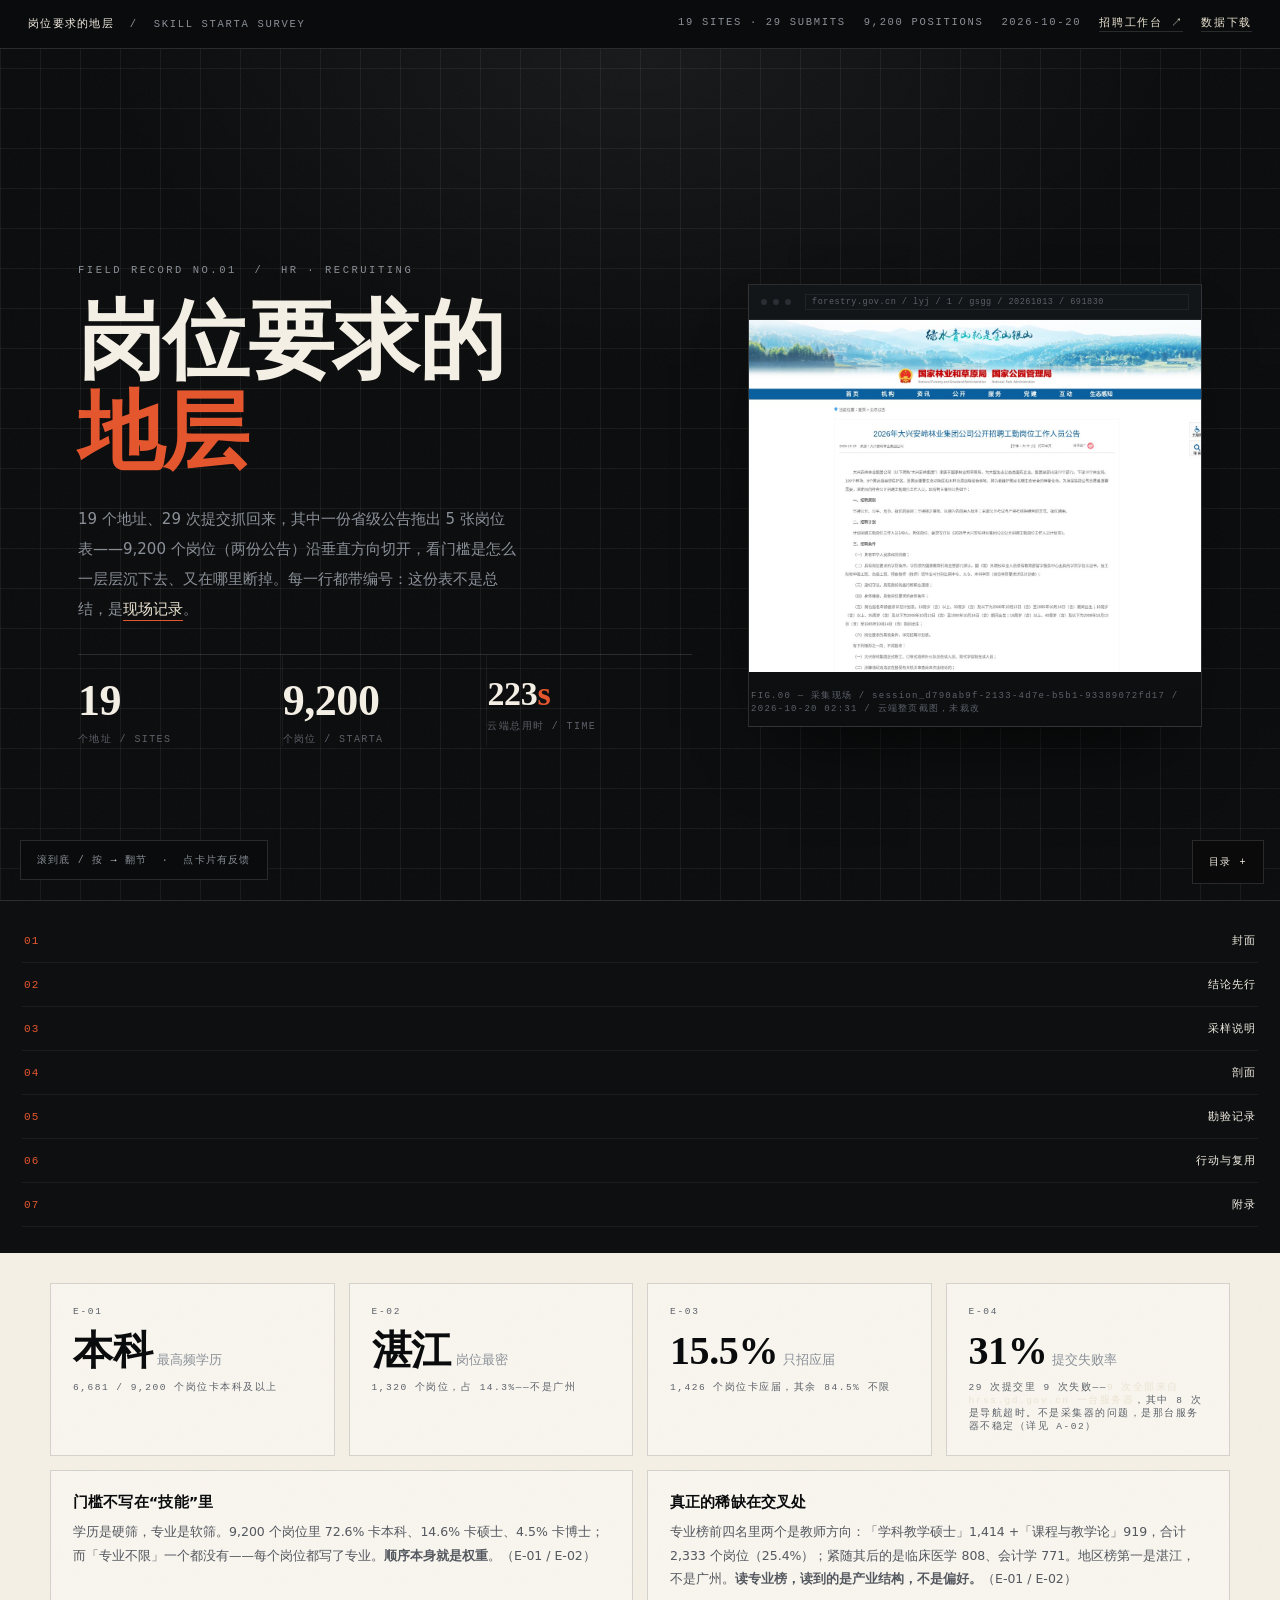
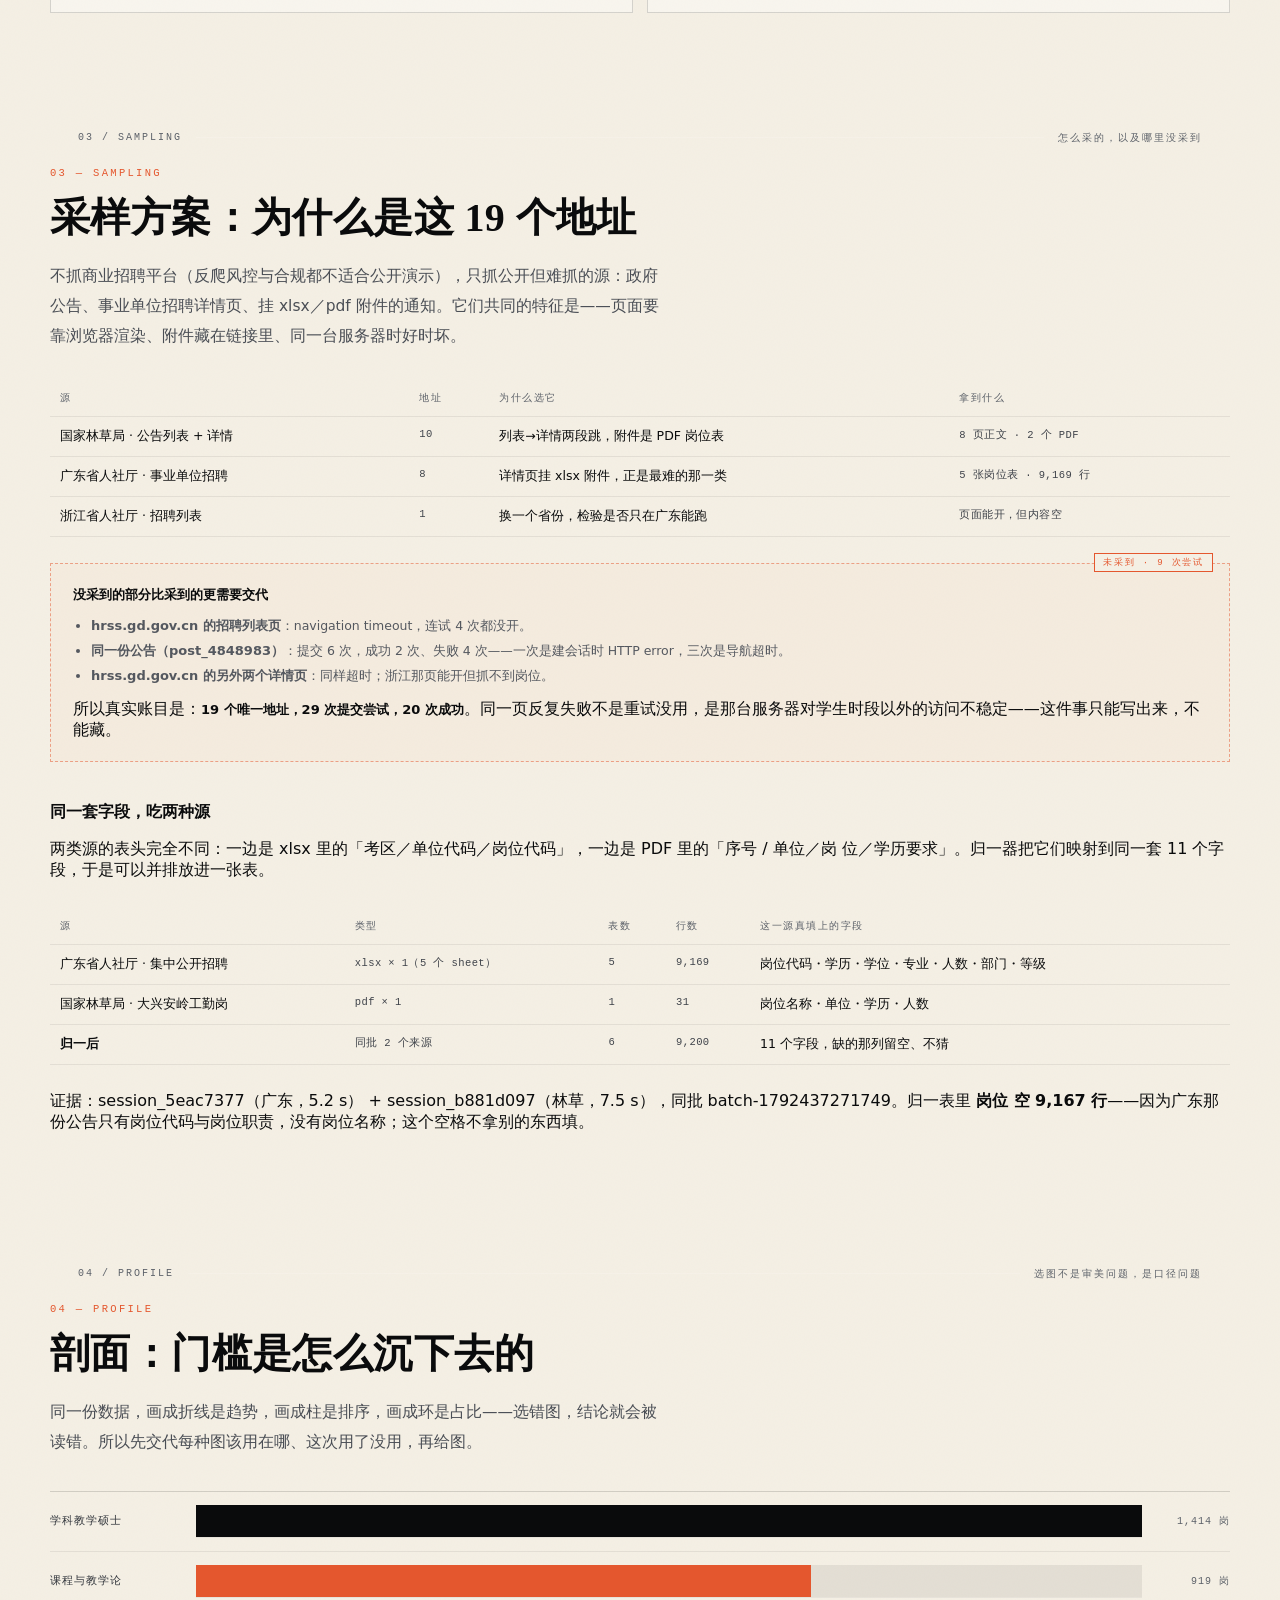
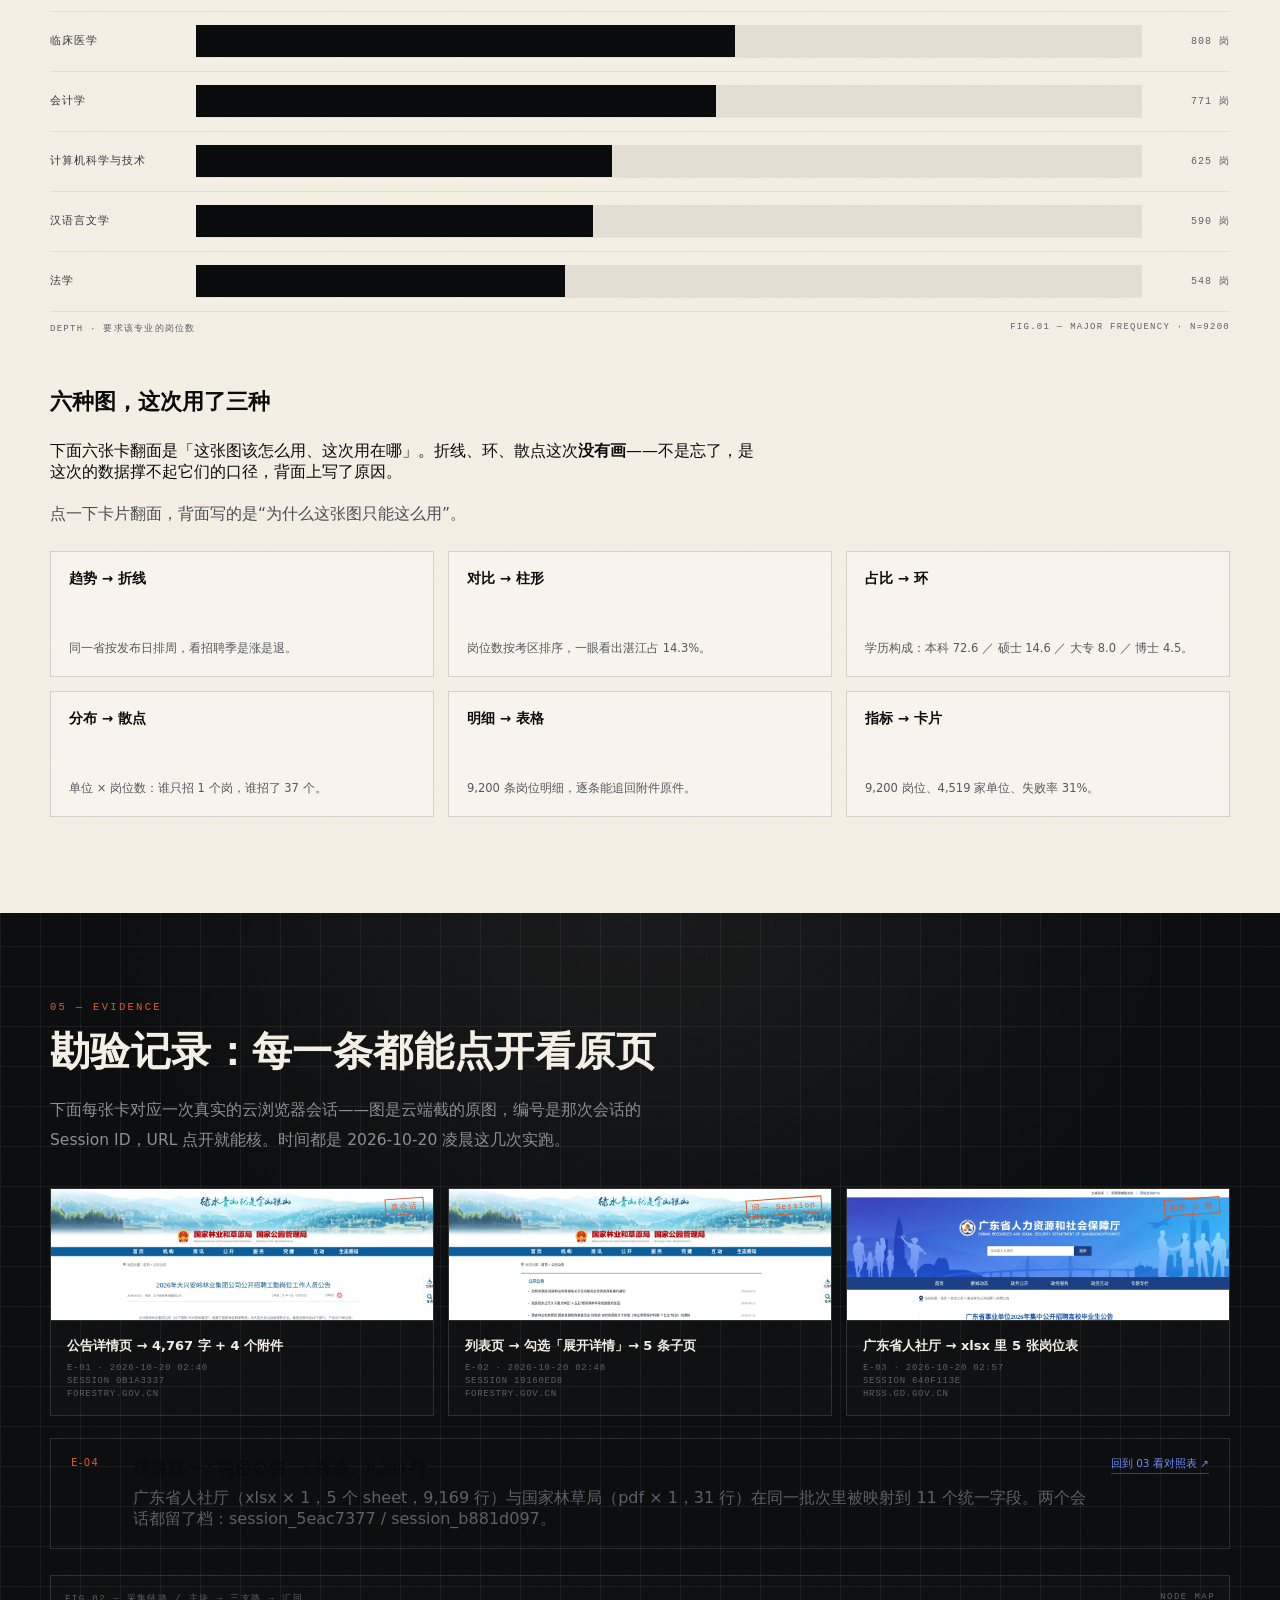
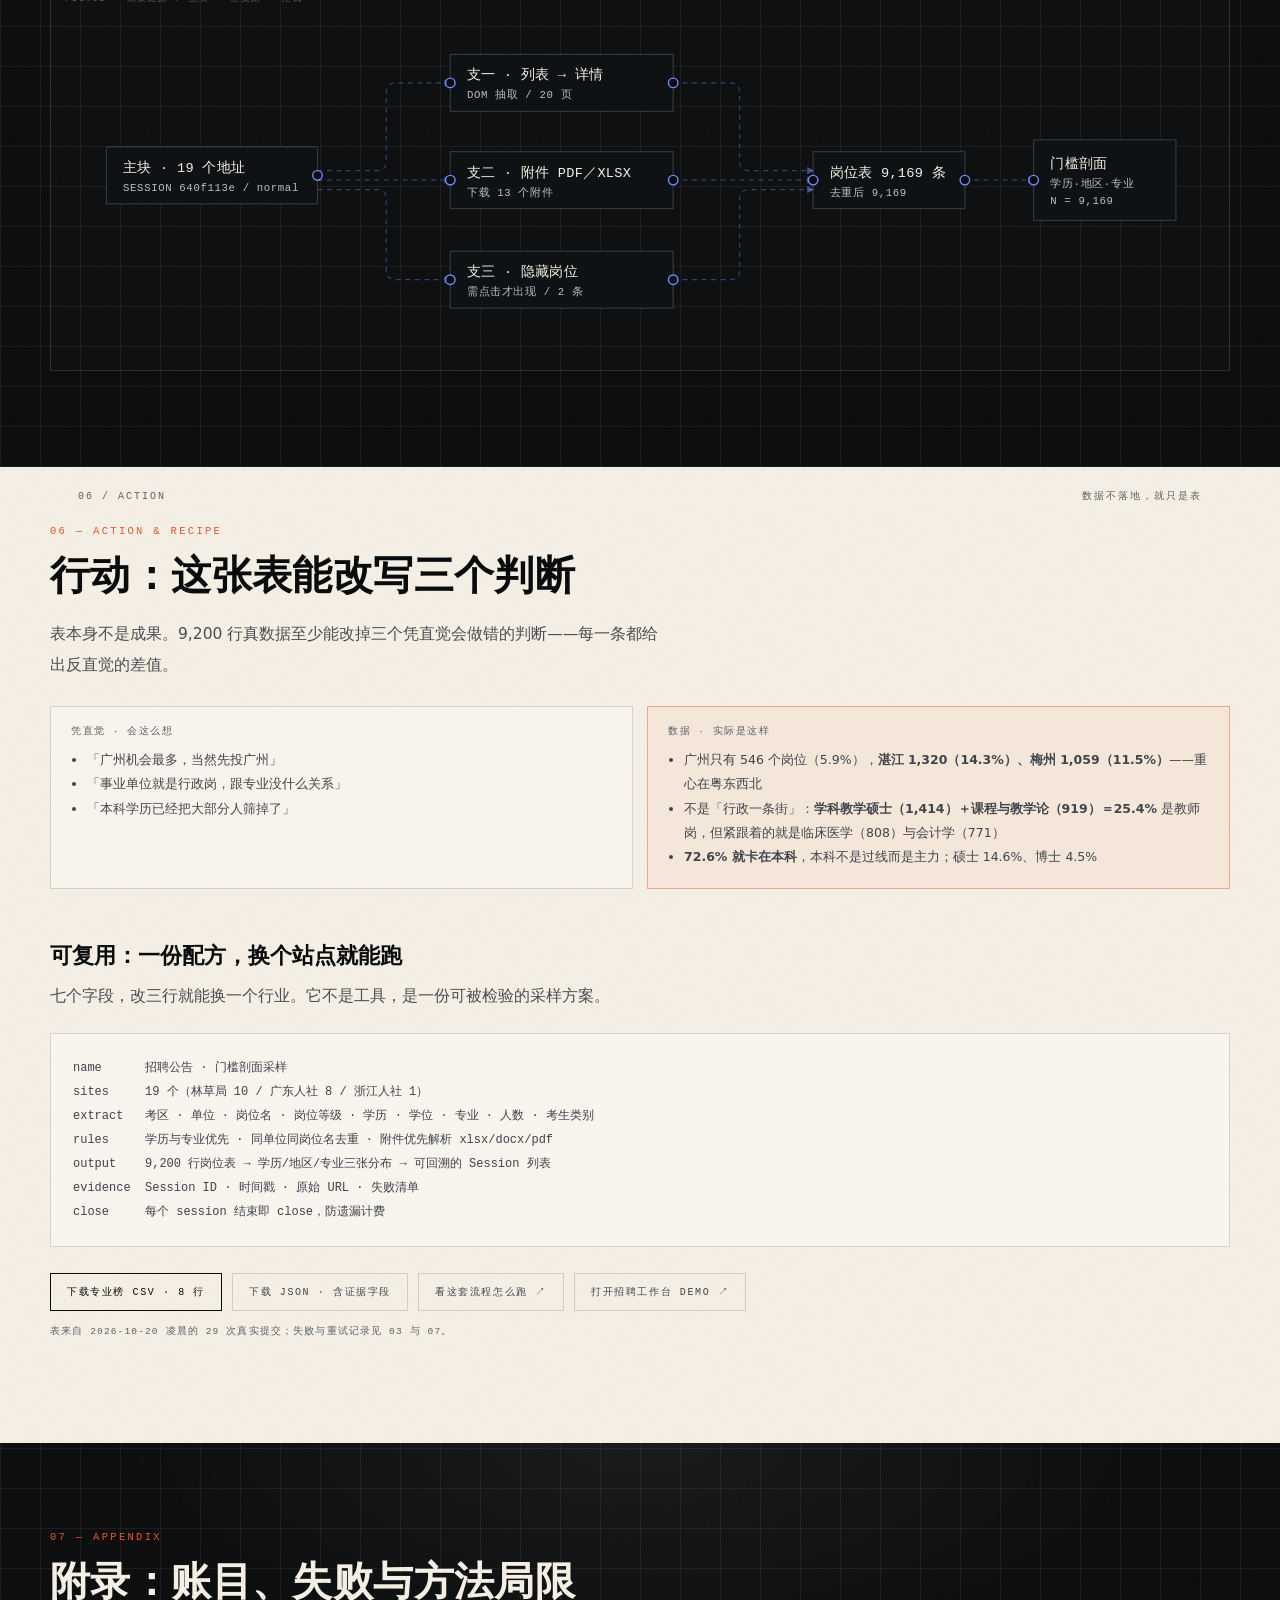
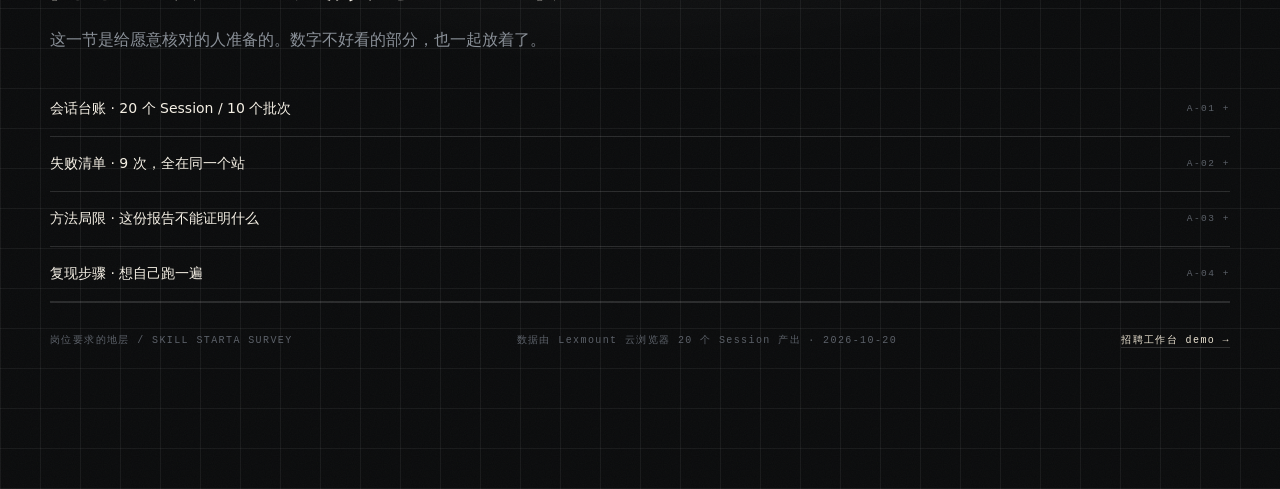
==== index.html @ 07b01565 "工作台接真实数据：9,200 条岗位 + 2 份公告原文与附件，新增个人中心投递 - 数据层：新增 assets/jobs.data.js（9,200 行×16 列，str 表压缩）、notices." ====
<!doctype html>
<html lang="zh-CN">
<head>
<meta charset="utf-8">
<meta name="viewport" content="width=device-width, initial-scale=1, viewport-fit=cover">
<title>岗位要求的地层 · 招聘门槛采样报告</title>
<meta name="description" content="19 个地址、29 次提交、9,200 个岗位：看招聘门槛是怎么一层层沉下去、又在哪里断掉。">
<meta property="og:title" content="岗位要求的地层 · SKILL STARTA">
<meta property="og:description" content="19 个地址 · 9,200 个岗位 · 一次可回放的云浏览器采样">
<link rel="icon" href="data:image/svg+xml,%3Csvg xmlns='http://www.w3.org/2000/svg' viewBox='0 0 32 32'%3E%3Crect width='32' height='32' fill='%230A0B0C'/%3E%3Crect x='7' y='9' width='18' height='3' fill='%23E4572E'/%3E%3Crect x='7' y='15' width='12' height='3' fill='%23F4EFE4'/%3E%3Crect x='7' y='21' width='7' height='3' fill='%236E8BFF'/%3E%3C/svg%3E">
<style>
:root{
  --ink:#0A0B0C; --ink2:#101215; --paper:#F4EFE4; --paper2:#EBE3D2;
  --orange:#E4572E; --blue:#6E8BFF;
  --dim:#8A9098; --dim2:#5C6169;
  --lineD:rgba(255,255,255,.13); --lineD2:rgba(255,255,255,.06);
  --lineL:rgba(10,11,12,.15); --lineL2:rgba(10,11,12,.07);
  --sans:ui-sans-serif,system-ui,"PingFang SC","Microsoft YaHei",sans-serif;
  --serif:"Songti SC","Source Han Serif SC","Noto Serif SC",Georgia,serif;
  --mono:ui-monospace,"SF Mono","Cascadia Mono",Consolas,monospace;
  --shadow-click:0 18px 40px -12px rgba(0,0,0,.5);
  --maxw:1180px;
}
*{box-sizing:border-box}
html{scroll-behavior:smooth}
body{margin:0;background:var(--ink);color:var(--paper);font-family:var(--sans);
  -webkit-font-smoothing:antialiased;text-rendering:optimizeLegibility;overflow-x:hidden}
img{max-width:100%}
a{color:inherit}
::selection{background:var(--orange);color:#fff}

/* ---------- 顶部条 / 进度 ---------- */
.bar{position:relative;z-index:20;display:flex;justify-content:space-between;align-items:center;
  gap:16px;padding:16px 28px;border-bottom:1px solid var(--lineD);
  font-family:var(--mono);font-size:10.5px;letter-spacing:.16em;color:var(--dim);text-transform:uppercase}
.bar b{color:var(--paper);font-weight:500;letter-spacing:.12em}
.bar .r{display:flex;gap:18px;white-space:nowrap}
.progress{position:fixed;top:0;left:0;height:2px;width:0;background:var(--orange);z-index:60;
  box-shadow:0 0 12px rgba(228,87,46,.6)}
.lang{color:var(--paper2);text-decoration:none;border-bottom:1px solid var(--lineD);padding-bottom:1px}

/* ---------- 通用 ---------- */
.wrap{max-width:var(--maxw);margin:0 auto;padding:0 28px}
section{position:relative;isolation:isolate}
.dark{background:var(--ink);color:var(--paper)}
.dark::before{content:"";position:absolute;inset:0;z-index:-2;pointer-events:none;
  background:
   radial-gradient(60% 50% at 50% 0%,rgba(255,255,255,.055),transparent 70%),
   repeating-linear-gradient(0deg,var(--lineD2) 0 1px,transparent 1px 40px),
   repeating-linear-gradient(90deg,var(--lineD2) 0 1px,transparent 1px 40px)}
.dark::after{content:"";position:absolute;inset:0;z-index:-1;pointer-events:none;opacity:.035;
  background-image:url("data:image/svg+xml,%3Csvg xmlns='http://www.w3.org/2000/svg' width='140' height='140'%3E%3Cfilter id='n'%3E%3CfeTurbulence type='fractalNoise' baseFrequency='.86' numOctaves='3'/%3E%3C/filter%3E%3Crect width='140' height='140' filter='url(%23n)'/%3E%3C/svg%3E")}
.light{background:var(--paper);color:var(--ink)}
.light::before{content:"";position:absolute;inset:0;z-index:-1;pointer-events:none;opacity:.5;
  background-image:url("data:image/svg+xml,%3Csvg xmlns='http://www.w3.org/2000/svg' width='120' height='120'%3E%3Cfilter id='p'%3E%3CfeTurbulence type='fractalNoise' baseFrequency='.7' numOctaves='2'/%3E%3C/filter%3E%3Crect width='120' height='120' filter='url(%23p)' opacity='.045'/%3E%3C/svg%3E")}

.eyebrow{font-family:var(--mono);font-size:10.5px;letter-spacing:.22em;text-transform:uppercase;color:var(--orange)}
.dark .eyebrow{color:var(--orange)}
h2.sec{font-family:var(--serif);font-weight:600;font-size:clamp(26px,3.4vw,40px);line-height:1.25;margin:14px 0 0;letter-spacing:.01em}
.lede{max-width:62ch;margin:18px 0 0;font-size:15.5px;line-height:1.95;color:var(--dim)}
.light .lede{color:#4A4E55}
.sect-pad{padding:88px 0 96px}
.rule{height:1px;background:var(--lineD);margin:0}
.light .rule{background:var(--lineL)}

/* 区段之间的一条“分界线 + 编号” 边框类型 1 */
.seamline{display:flex;align-items:center;gap:14px;max-width:var(--maxw);margin:0 auto;padding:0 28px;
  font-family:var(--mono);font-size:10px;letter-spacing:.2em;color:var(--dim2);height:58px}
.seamline i{flex:1;height:1px;background:var(--lineD);display:block}

/* ---------- 指针微光（只在 dark） ---------- */
.spot{position:absolute;inset:0;z-index:0;pointer-events:none;opacity:0;transition:opacity .5s;
  background:radial-gradient(360px 360px at var(--mx,50%) var(--my,50%),rgba(255,255,255,.07),transparent 70%)}
.dark:hover .spot{opacity:1}
section > .wrap{position:relative;z-index:1}

/* ---------- 01 首屏 ---------- */
.hero{min-height:100svh;display:flex;flex-direction:column;justify-content:center;padding:48px 0 36px}
/* 首屏截图限高，保证下方三个大数字完整落在首屏内 */
.hero-win .body img{max-height:50vh;object-fit:cover;object-position:top}
.hero .wrap{display:grid;grid-template-columns:1.15fr .85fr;gap:56px;align-items:center}
.kicker{font-family:var(--mono);font-size:10.5px;letter-spacing:.24em;color:var(--dim);text-transform:uppercase}
h1{font-family:var(--serif);font-weight:600;font-size:clamp(46px,7vw,86px);line-height:1.06;margin:20px 0 0;letter-spacing:-.01em}
h1 em{font-style:normal;color:var(--orange)}
.hero p{max-width:46ch;margin:26px 0 0;font-size:15px;line-height:2;color:var(--dim)}
.hero p u{text-decoration:none;border-bottom:1px solid var(--orange);padding-bottom:2px;color:var(--paper2)}
.hero-metrics{display:grid;grid-template-columns:repeat(3,1fr);gap:0;margin-top:30px;border-top:1px solid var(--lineD)}
.hero-metrics div{padding:20px 18px 0 0;border-right:1px solid var(--lineD2)}
.hero-metrics div:last-child{border-right:0}
.hero-metrics b{display:block;font-family:var(--serif);font-size:clamp(30px,3.6vw,44px);font-weight:600;letter-spacing:-.01em;white-space:nowrap}
.hero-metrics b i{font-style:normal;color:var(--orange)}
.hero-metrics b .ar{font-family:var(--sans);font-size:.44em;color:var(--dim2);margin:0 .22em;vertical-align:.22em;letter-spacing:0}
.hero-metrics .t3 b{display:flex;align-items:baseline;gap:0;font-size:clamp(24px,2.9vw,34px)}
.hero-metrics .t3 b span{display:inline;font-size:inherit;letter-spacing:inherit;color:inherit;
  margin:0;white-space:nowrap;font-family:inherit}
.hero-metrics .t3 b span.ar{font-family:var(--sans);font-size:.44em;color:var(--dim2);margin:0 .2em}
.hero-metrics > div > span{display:block;margin-top:6px;font-family:var(--mono);font-size:10px;letter-spacing:.14em;color:var(--dim2)}

/* 浏览器窗口示意（截图占位） */
.win{border:1px solid var(--lineD);background:linear-gradient(180deg,#131619,#0C0E10);position:relative;
  box-shadow:0 40px 80px -40px rgba(0,0,0,.9)}
.win .top{display:flex;align-items:center;gap:6px;padding:9px 12px;border-bottom:1px solid var(--lineD2)}
.win .dot{width:6px;height:6px;border-radius:50%;background:#2A2F35}
.win .url{flex:1;margin-left:8px;height:16px;border:1px solid var(--lineD2);font-family:var(--mono);
  font-size:8.5px;color:var(--dim2);display:flex;align-items:center;padding:0 6px;letter-spacing:.06em;overflow:hidden;white-space:nowrap}
.win .body{padding:16px 16px 20px;display:grid;gap:9px}
.win .ln{height:7px;background:rgba(255,255,255,.09)}
.win .ln.s{width:46%} .win .ln.m{width:72%} .win .ln.o{background:rgba(228,87,46,.55);width:28%}
.win .blk{height:52px;border:1px solid var(--lineD2);background:rgba(255,255,255,.018);margin-top:6px;
  display:flex;align-items:center;justify-content:space-between;padding:0 10px}
.win .tag{font-family:var(--mono);font-size:8px;letter-spacing:.1em;color:var(--dim2);border:1px solid var(--lineD2);padding:3px 5px}
.win .cap{position:absolute;left:0;bottom:-30px;font-family:var(--mono);font-size:9px;letter-spacing:.14em;color:var(--dim2)}
.hero-win .body{height:clamp(300px,40vh,470px);overflow:hidden}
.hero-win .body img{width:100%;height:100%;object-fit:cover;object-position:top center}
.hero-win .cap{position:static;padding:9px 2px 11px}
.scrollhint{position:absolute;left:0;right:0;bottom:26px;text-align:center;font-family:var(--mono);
  font-size:9.5px;letter-spacing:.26em;color:var(--dim2);animation:bob 2.6s ease-in-out infinite}
@keyframes bob{0%,100%{transform:translateY(0);opacity:.55}50%{transform:translateY(6px);opacity:1}}

/* ---------- 卡片：五种类型 ---------- */
.grid{display:grid;gap:14px}
.g2{grid-template-columns:repeat(2,1fr)}
.g3{grid-template-columns:repeat(3,1fr)}
.g4{grid-template-columns:repeat(4,1fr)}

.card{border:1px solid var(--lineD);padding:22px;background:rgba(255,255,255,.012);
  transition:transform .18s ease,border-color .18s ease,box-shadow .22s ease,background .18s ease}
.dark .card{border-color:var(--lineD);background:rgba(255,255,255,.012)}
.light .card{border-color:var(--lineL);background:rgba(255,255,255,.34)}
.card h3{margin:0;font-size:14.5px;font-weight:600;letter-spacing:.01em}
.card p{margin:8px 0 0;font-size:12.5px;line-height:1.85;color:var(--dim)}
.light .card p{color:#54585F}
.card .no{font-family:var(--mono);font-size:9.5px;letter-spacing:.18em;color:var(--dim2)}

/* Metric 指标卡 */
.metric{cursor:default}
.metric:hover{transform:translateY(-2px);border-color:rgba(255,255,255,.3)}
.light .metric:hover{border-color:rgba(10,11,12,.28)}
.metric .v{font-family:var(--serif);font-size:clamp(30px,3.2vw,40px);font-weight:600;line-height:1;margin-top:14px;letter-spacing:-.01em}
.metric .v small{font-size:13px;font-family:var(--sans);font-weight:400;color:var(--dim);margin-left:5px;letter-spacing:0}
.metric .u{font-family:var(--mono);font-size:9.5px;letter-spacing:.16em;color:var(--dim2);margin-top:10px}
.metric.is-active{box-shadow:var(--shadow-click);border-color:var(--orange)}

/* Evidence 证据卡 */
.evidence{cursor:pointer;position:relative;padding:0;overflow:hidden}
.evidence .shot{height:132px;background:#0E1114;border-bottom:1px solid var(--lineD);position:relative;overflow:hidden}
.light .evidence .shot{border-color:var(--lineL2)}
.evidence .shot .ln{height:6px;background:rgba(255,255,255,.08);margin:9px 12px}
.evidence .shot .ln.s{width:38%} .evidence .shot .ln.m{width:64%}
.evidence .shot img.shotimg{width:100%;height:100%;object-fit:cover;object-position:top center;
  display:block;filter:saturate(.92) contrast(1.03)}
.evidence:hover .shot img.shotimg{transform:scale(1.03);transition:transform .5s cubic-bezier(.2,.7,.2,1)}
.evidence .shot .stamp{position:absolute;right:9px;top:9px;font-family:var(--mono);font-size:8px;
  color:var(--orange);border:1px solid var(--orange);padding:2px 5px;letter-spacing:.12em;transform:rotate(-4deg)}
.evidence .meta{padding:14px 16px 16px}
.evidence .meta b{font-size:13px;font-weight:600}
.evidence .meta .three{display:grid;gap:3px;margin-top:8px;font-family:var(--mono);font-size:9px;
  letter-spacing:.08em;color:var(--dim2);text-transform:uppercase}
.evidence:hover{transform:translateY(-2px)}
.evidence:hover .shot{background:#12171B}
.lb .bd .shot img{width:100%;height:100%;object-fit:contain;background:#0B0E11;display:block}
.evidence.is-active{box-shadow:var(--shadow-click);border-color:var(--orange)}
.evidence .zoom{position:absolute;right:12px;bottom:10px;font-family:var(--mono);font-size:9px;
  letter-spacing:.14em;color:var(--orange);opacity:0;transition:opacity .18s}
.evidence:hover .zoom{opacity:1}

/* Recipe 口诀卡（可翻面） */
.flip{perspective:900px;cursor:pointer;min-height:126px}
.flip .inner{position:relative;width:100%;height:100%;min-height:126px;transition:transform .5s cubic-bezier(.4,.2,.2,1);transform-style:preserve-3d}
.flip.flipped .inner{transform:rotateY(180deg)}
.flip .f,.flip .b{position:absolute;inset:0;backface-visibility:hidden;border:1px solid var(--lineL);
  background:rgba(255,255,255,.34);padding:18px;display:flex;flex-direction:column;justify-content:space-between}
.dark .flip .f,.dark .flip .b{background:rgba(255,255,255,.012);border-color:var(--lineD)}
.flip .b{transform:rotateY(180deg);border-color:var(--orange)}
.flip .f b{font-size:13.5px;font-weight:600}
.flip .f span{font-size:11.5px;color:#54585F;line-height:1.75}
.dark .flip .f span{color:var(--dim)}
.flip .b p{margin:0;font-size:11.5px;line-height:1.8;color:#3F434A}
.flip .b i{font-style:normal;font-family:var(--mono);font-size:8.5px;letter-spacing:.14em;color:var(--orange);text-transform:uppercase}
.flip:hover{transform:translateY(-2px)}
.flip:hover .f{border-color:rgba(228,87,46,.55)}

/* 分类条 / 地层剖面 */
.strata{margin-top:34px;border-top:1px solid var(--lineL)}
.srow{display:grid;grid-template-columns:132px 1fr 74px;align-items:center;gap:14px;
  padding:13px 0;border-bottom:1px solid var(--lineL2);transition:background .18s}
.srow:hover{background:rgba(228,87,46,.05)}
.srow .nm{font-family:var(--mono);font-size:10.5px;letter-spacing:.1em;color:#33373D}
.srow .bar{height:9px;background:var(--lineL2);position:relative;overflow:hidden}
.srow .bar i{position:absolute;left:0;top:0;bottom:0;width:calc(var(--w,1) * 100%);background:var(--ink);transform-origin:left center;
  transform:scaleX(0);transition:transform .9s cubic-bezier(.2,.8,.2,1)}
.srow.hot .bar i{background:var(--orange)}
.srow .ct{font-family:var(--mono);font-size:10px;letter-spacing:.1em;color:var(--dim2);text-align:right}

/* 失败框（虚线只在这里用） */
.fail{border:1px dashed rgba(228,87,46,.5);padding:20px 22px;position:relative;background:rgba(228,87,46,.03)}
.fail .stamp{position:absolute;right:16px;top:-11px;background:var(--paper);padding:2px 8px;
  font-family:var(--mono);font-size:9px;letter-spacing:.2em;color:var(--orange);border:1px solid var(--orange)}
.fail b{font-size:13px}
.fail ul{margin:10px 0 0;padding-left:18px;font-size:12.5px;line-height:1.9;color:#54585F}

/* 表 */
table{width:100%;border-collapse:collapse;font-size:12.5px}
th,td{text-align:left;padding:11px 10px;border-bottom:1px solid var(--lineL2);vertical-align:top}
th{font-family:var(--mono);font-size:9.5px;letter-spacing:.16em;color:var(--dim2);text-transform:uppercase;font-weight:400}
td.mono{font-family:var(--mono);font-size:10.5px;letter-spacing:.04em;color:#3F434A}

/* 连线图 */
.graph{border:1px solid var(--lineD);background:rgba(255,255,255,.008);padding:8px;margin-top:26px}
.graph svg{display:block;width:100%;height:auto}
.gnode{cursor:pointer}
.gnode rect{fill:#0F1215;stroke:rgba(255,255,255,.16);stroke-width:1;transition:stroke .18s,fill .18s}
.gnode:hover rect{stroke:var(--blue)}
.gnode text{font-family:var(--mono);font-size:9px;fill:#B9BEC6;letter-spacing:.06em}
.gnode text.big{font-size:11.5px;fill:#F4EFE4;letter-spacing:.02em}
.gnode .port{fill:var(--ink);stroke:var(--blue);stroke-width:1.2}
.svg-dim .gnode:not(.hot) rect{opacity:.35}
.svg-dim .gsrc{opacity:.28}
.edge{fill:none;stroke:rgba(110,139,255,.4);stroke-width:1;stroke-dasharray:4 4}
.edge.flow{animation:dash 1.6s linear infinite}
@keyframes dash{to{stroke-dashoffset:-16}}
.graph .cap{display:flex;justify-content:space-between;font-family:var(--mono);font-size:9px;
  letter-spacing:.16em;color:var(--dim2);padding:8px 6px 2px}

/* 行动 / 配方块 */
.pair{display:grid;grid-template-columns:1fr 1fr;gap:14px;margin-top:26px}
.pair .box{border:1px solid var(--lineL);padding:18px 20px;background:rgba(255,255,255,.3)}
.pair .box .h{font-family:var(--mono);font-size:9.5px;letter-spacing:.16em;color:var(--dim2);text-transform:uppercase}
.pair .box.now{border-color:rgba(228,87,46,.45);background:rgba(228,87,46,.05)}
.pair .box li{font-size:12.5px;line-height:1.95;color:#41454B}
.pair .box ul{margin:10px 0 0;padding-left:16px}
.dl{display:flex;gap:10px;flex-wrap:wrap;margin-top:26px}
.btn{font-family:var(--mono);font-size:10px;letter-spacing:.16em;text-transform:uppercase;
  border:1px solid var(--ink);background:transparent;color:var(--ink);padding:11px 16px;cursor:pointer;
  transition:background .16s,color .16s,transform .16s;text-decoration:none;display:inline-flex;align-items:center;gap:8px}
.btn:hover{background:var(--ink);color:var(--paper)}
.btn:active{transform:scale(.985)}
.btn.ghost{border-color:var(--lineL);color:#41454B}
.btn.ghost:hover{background:var(--ink);color:var(--paper)}

/* 附录折叠卡 */
details.acc{border-bottom:1px solid var(--lineD);padding:0}
details.acc summary{cursor:pointer;list-style:none;padding:18px 0;display:flex;justify-content:space-between;
  align-items:center;gap:16px;font-size:14px;transition:color .16s,padding .16s}
details.acc summary::-webkit-details-marker{display:none}
details.acc summary:hover{color:var(--orange);padding-left:6px}
details.acc summary .n{font-family:var(--mono);font-size:9.5px;letter-spacing:.16em;color:var(--dim2)}
details.acc summary .ico{font-family:var(--mono);color:var(--dim2);transition:transform .2s}
details.acc[open] summary .ico{transform:rotate(45deg)}
details.acc .body{padding:0 0 22px;font-size:12.5px;line-height:2;color:#BCC2CA;overflow-x:auto}
details.acc .body table{font-size:12px}
details.acc .body th,details.acc .body td{border-color:var(--lineD2);color:#D2D7DD}
details.acc .body th{color:#9FA6AE}
/* 表格横向滚动容器（窄屏） */
.tw{overflow-x:auto;-webkit-overflow-scrolling:touch}

/* ---------- 目录 ---------- */
.toc{position:fixed;left:max(20px,calc(50vw - 590px - 210px));top:50%;transform:translateY(-50%);
  z-index:30;font-family:var(--mono);font-size:10px;letter-spacing:.1em;display:block}
.toc a{display:block;text-decoration:none;color:var(--dim2);padding:5px 0 5px 12px;border-left:1px solid var(--lineL);
  transition:color .16s,border-color .16s,padding .16s}
.toc a b{font-weight:400;color:var(--dim2);margin-right:7px}
.toc a:hover{color:var(--ink);padding-left:16px}
.toc a.on{color:var(--orange);border-left-color:var(--orange);padding-left:16px}
.toc a.on b{color:var(--orange)}

/* 移动端：目录变抽屉 */
.tocbtn{display:none}
@media (max-width:1499px){
  .toc{display:none}
  /* 目录浮钮固定在右下角，页脚留出避让空间 */
  .foot{padding-bottom:82px}
  .tocbtn{display:flex;position:fixed;right:16px;bottom:16px;z-index:55;align-items:center;gap:8px;
    border:1px solid var(--lineD);background:rgba(10,11,12,.9);color:var(--paper);backdrop-filter:blur(8px);
    font-family:var(--mono);font-size:10px;letter-spacing:.16em;padding:13px 16px;min-height:44px;cursor:pointer}
  .sheet{position:fixed;left:0;right:0;bottom:0;z-index:56;background:#0D0F11;border-top:1px solid var(--lineD);
    transform:translateY(100%);transition:transform .28s cubic-bezier(.4,.2,.2,1);padding:18px 22px 26px;
    font-family:var(--mono);font-size:11px;letter-spacing:.1em;max-height:66vh;overflow:auto}
  .sheet.open{transform:translateY(0)}
  .sheet a{display:flex;justify-content:space-between;text-decoration:none;color:var(--paper);
    padding:13px 2px;border-bottom:1px solid var(--lineD2);min-height:44px;align-items:center}
  .sheet a b{color:var(--orange);font-weight:400}
}

/* ---------- 遮罩 / 提示 ---------- */
.lb{position:fixed;inset:0;z-index:80;background:rgba(6,7,8,.86);backdrop-filter:blur(6px);
  display:none;align-items:center;justify-content:center;padding:28px;opacity:0;transition:opacity .22s}
.lb.open{display:flex;opacity:1}
.lb .pane{max-width:820px;width:100%;border:1px solid var(--lineD);background:#0D0F12;
  box-shadow:0 40px 90px -30px #000;transform:translateY(8px);transition:transform .26s}
.lb.open .pane{transform:none}
.lb .hd{display:flex;justify-content:space-between;align-items:center;padding:14px 18px;border-bottom:1px solid var(--lineD);
  font-family:var(--mono);font-size:10px;letter-spacing:.16em;color:var(--dim)}
.lb .hd button{background:none;border:0;color:var(--dim);cursor:pointer;font-family:var(--mono);font-size:14px;padding:4px 6px}
.lb .hd button:hover{color:var(--orange)}
.lb .bd{padding:22px}
.lb .bd .shot{height:250px;background:#0F1215;border:1px solid var(--lineD2);position:relative;overflow:hidden}
.lb .bd .shot .ln{height:8px;background:rgba(255,255,255,.09);margin:11px 14px}
.lb .bd .shot .ln.s{width:34%} .lb .bd .shot .ln.m{width:66%}
.lb .bd .three{display:grid;gap:5px;margin-top:16px;font-family:var(--mono);font-size:10px;
  letter-spacing:.08em;color:var(--dim2)}
.lb .bd .three b{color:var(--paper2);font-weight:400}
.lb .bd .acts{display:flex;gap:10px;margin-top:18px}
.lb .bd .acts a{font-family:var(--mono);font-size:10px;letter-spacing:.14em;border:1px solid var(--lineD);
  padding:10px 14px;text-decoration:none;color:var(--paper2)}
.lb .bd .acts a:hover{border-color:var(--orange);color:var(--orange)}

.hint{position:fixed;left:20px;bottom:20px;z-index:54;border:1px solid var(--lineD);
  background:rgba(10,11,12,.92);backdrop-filter:blur(8px);padding:12px 16px;font-family:var(--mono);
  font-size:10px;letter-spacing:.12em;color:var(--dim);transition:opacity .4s,transform .4s}
.hint b{color:var(--paper);font-weight:400}
.hint.hide{opacity:0;transform:translateY(8px);pointer-events:none}

/* 收尾 */
.foot{font-family:var(--mono);font-size:10px;letter-spacing:.14em;color:var(--dim2);
  display:flex;justify-content:space-between;gap:20px;flex-wrap:wrap;padding:30px 0 46px;border-top:1px solid var(--lineD)}
.foot a{color:var(--paper2);text-decoration:none;border-bottom:1px solid var(--lineD);padding-bottom:1px}
.foot a:hover{color:var(--orange);border-color:var(--orange)}

/* ---------- 响应式 ---------- */
@media (max-width:980px){
  .hero .wrap{grid-template-columns:1fr;gap:34px}
  .g3,.g4{grid-template-columns:repeat(2,1fr)}
  .pair{grid-template-columns:1fr}
  .bar .r .keep{display:none}
  .bar>div:first-child{white-space:nowrap;overflow:hidden;text-overflow:ellipsis;max-width:58%}
  .sect-pad{padding:64px 0 70px}
}
@media (max-width:620px){
  .wrap{padding:0 18px}
  .g2,.g3,.g4{grid-template-columns:1fr}
  .hero-metrics{grid-template-columns:1fr 1fr}
  .hero-metrics div{border-right:0;padding-bottom:14px}
  .srow{grid-template-columns:96px 1fr 56px;gap:10px}
  .bar{padding:14px 18px;font-size:9px;letter-spacing:.1em}
  h1{font-size:clamp(38px,11vw,54px)}
  .hint{left:12px;right:12px;bottom:74px}
  /* 窄屏表格改为横向滚动，不再逐字折行 */
  .tw table,.acc .body table{min-width:520px}
  table{min-width:100%}
  .foot{padding-bottom:88px}
}

/* 触屏：禁 hover 幻影，改用 tap 反馈 */
@media (hover:none){
  .metric:hover,.evidence:hover,.flip:hover{transform:none}
  .card.tap,.evidence.tap{box-shadow:var(--shadow-click);border-color:var(--orange)}
  .btn,.toc a,.sheet a{min-height:44px}
}

/* 打印 */
@media print{
  .bar,.toc,.tocbtn,.sheet,.hint,.progress,.scrollhint,.spot,.lb{display:none!important}
  html,body{background:#fff!important;color:#111!important}
  .dark{background:#fff!important;color:#111!important}
  .dark::before,.dark::after,.light::before{display:none}
  section{page-break-inside:avoid;break-inside:avoid}
  .sect-pad{padding:28px 0}
  .card,.evidence,.flip,.graph,.fail{break-inside:avoid;box-shadow:none!important;border-color:#ccc!important}
  .gnode rect{fill:#fff;stroke:#bbb}
  .gnode text.big{fill:#111} .gnode text{fill:#444}
  .edge{stroke:#bbb}
  a[href^="http"]::after{content:" (" attr(href) ")";font-family:var(--mono);font-size:8px;color:#777}
}
@media (prefers-reduced-motion:reduce){
  html{scroll-behavior:auto}
  *,*::before,*::after{animation:none!important;transition:none!important}
  .srow .bar i{transform:scaleX(1)!important}
}
/* 键盘焦点 */
a:focus-visible,button:focus-visible,summary:focus-visible,.card:focus-visible,.flip:focus-visible{
  outline:2px solid var(--orange);outline-offset:3px}
</style>
</head>
<body>
<div class="progress" id="prog"></div>

<header class="bar">
  <div title="岗位要求的地层 / SKILL STARTA SURVEY"><b>岗位要求的地层</b> &nbsp;/&nbsp; SKILL STARTA SURVEY</div>
  <div class="r">
    <span class="keep">19 SITES · 29 SUBMITS</span>
    <span class="keep">9,200 POSITIONS</span>
    <span class="keep">2026-10-20</span>
    <a class="lang" href="https://mikuascendlog.com/position-strata/app/" target="_blank" rel="noopener">招聘工作台 ↗</a>
    <a class="lang" href="#s06">数据下载</a>
  </div>
</header>

<main>
<!-- ========== 01 首屏 ========== -->
<section class="dark hero" id="s01" data-nav="01 封面">
  <div class="spot" data-spot></div>
  <div class="wrap">
    <div>
      <div class="kicker">Field Record No.01 &nbsp;/&nbsp; HR · Recruiting</div>
      <h1>岗位要求的<br><em>地层</em></h1>
      <p>19 个地址、29 次提交抓回来，其中一份省级公告拖出 5 张岗位表——9,200 个岗位（两份公告）沿垂直方向切开，看门槛是怎么一层层沉下去、又在哪里断掉。每一行都带编号：这份表不是总结，是<u>现场记录</u>。</p>
      <div class="hero-metrics">
        <div><b>19</b><span>个地址 / SITES</span></div>
        <div><b>9,200</b><span>个岗位 / STARTA</span></div>
        <div class="t3"><b><span>223<i>s</i></span></b><span>云端总用时 / TIME</span></div>
      </div>
    </div>
    <div>
      <div class="win hero-win" role="img" aria-label="采集现场截图：国家林业和草原局公告页">
        <div class="top"><i class="dot"></i><i class="dot"></i><i class="dot"></i><div class="url">forestry.gov.cn / lyj / 1 / gsgg / 20261013 / 691830</div></div>
        <div class="body" style="padding:0;display:block">
          <img src="[data-uri]" alt="2026年大兴安岭林业集团公司公开招聘工勤岗位工作人员公告" width="1200" height="935" decoding="async" fetchpriority="high" style="display:block;width:100%;height:auto">
        </div>
        <div class="cap">FIG.00 — 采集现场 / session_d790ab9f-2133-4d7e-b5b1-93389072fd17 / 2026-10-20 02:31 / 云端整页截图，未裁改</div>
      </div>
    </div>
  </div>
  <div class="scrollhint">SCROLL &nbsp;·&nbsp; 滚到底看结论</div>
</section>

<!-- ========== 02 结论先行 ========== -->
<section class="light" id="s02" data-nav="02 结论先行">
  <div class="seamline"><span>02 / VERDICT</span><i></i><span>先给结论，再给过程</span></div>
  <div class="wrap sect-pad">
    <div class="eyebrow">02 — Verdict</div>
    <h2 class="sec">四条结论，每条后面都有证据编号</h2>
    <p class="lede">如果只看一屏，看这四条。括号里是它可以被追溯到的那条记录，翻到对应小节能看到截图、URL 和会话 ID。</p>

    <div class="grid g4" style="margin-top:34px">
      <div class="card metric"><div class="no">E-01</div><div class="v">本科<small>最高频学历</small></div><div class="u">6,681 / 9,200 个岗位卡本科及以上</div></div>
      <div class="card metric"><div class="no">E-02</div><div class="v">湛江<small>岗位最密</small></div><div class="u">1,320 个岗位，占 14.3%——不是广州</div></div>
      <div class="card metric"><div class="no">E-03</div><div class="v">15.5%<small>只招应届</small></div><div class="u">1,426 个岗位卡应届，其余 84.5% 不限</div></div>
      <div class="card metric"><div class="no">E-04</div><div class="v">31%<small>提交失败率</small></div><div class="u">29 次提交里 9 次失败——<b style="color:var(--paper2);font-weight:500">9 次全部来自 hrss.gd.gov.cn 一台服务器</b>，其中 8 次是导航超时。不是采集器的问题，是那台服务器不稳定（详见 A-02）</div></div>
    </div>

    <div class="grid g2" style="margin-top:14px">
      <div class="card"><h3>门槛不写在“技能”里</h3><p>学历是硬筛，专业是软筛。9,200 个岗位里 72.6% 卡本科、14.6% 卡硕士、4.5% 卡博士；而「专业不限」一个都没有——每个岗位都写了专业。<b>顺序本身就是权重</b>。（E-01 / E-02）</p></div>
      <div class="card"><h3>真正的稀缺在交叉处</h3><p>专业榜前四名里两个是教师方向：「学科教学硕士」1,414 +「课程与教学论」919，合计 2,333 个岗位（25.4%）；紧随其后的是临床医学 808、会计学 771。地区榜第一是湛江，不是广州。<b>读专业榜，读到的是产业结构，不是偏好。</b>（E-01 / E-02）</p></div>
    </div>
  </div>
</section>

<!-- ========== 03 采样说明 ========== -->
<section class="light" id="s03" data-nav="03 采样说明">
  <div class="seamline"><span>03 / SAMPLING</span><i></i><span>怎么采的，以及哪里没采到</span></div>
  <div class="wrap sect-pad" style="padding-top:0">
    <div class="eyebrow">03 — Sampling</div>
    <h2 class="sec">采样方案：为什么是这 19 个地址</h2>
    <p class="lede">不抓商业招聘平台（反爬风控与合规都不适合公开演示），只抓公开但难抓的源：政府公告、事业单位招聘详情页、挂 xlsx／pdf 附件的通知。它们共同的特征是——页面要靠浏览器渲染、附件藏在链接里、同一台服务器时好时坏。</p>

    <div class="tw" style="margin-top:30px">
    <table>
      <thead><tr><th>源</th><th>地址</th><th>为什么选它</th><th>拿到什么</th></tr></thead>
      <tbody>
        <tr><td>国家林草局 · 公告列表 + 详情</td><td class="mono">10</td><td>列表→详情两段跳，附件是 PDF 岗位表</td><td class="mono">8 页正文 · 2 个 PDF</td></tr>
        <tr><td>广东省人社厅 · 事业单位招聘</td><td class="mono">8</td><td>详情页挂 xlsx 附件，正是最难的那一类</td><td class="mono">5 张岗位表 · 9,169 行</td></tr>
        <tr><td>浙江省人社厅 · 招聘列表</td><td class="mono">1</td><td>换一个省份，检验是否只在广东能跑</td><td class="mono">页面能开，但内容空</td></tr>
      </tbody>
    </table>
    </div>

    <div class="fail" style="margin-top:26px">
      <div class="stamp">未采到 · 9 次尝试</div>
      <b>没采到的部分比采到的更需要交代</b>
      <ul>
        <li><b>hrss.gd.gov.cn 的招聘列表页</b>：navigation timeout，连试 4 次都没开。</li>
        <li><b>同一份公告（post_4848983）</b>：提交 6 次，成功 2 次、失败 4 次——一次是建会话时 HTTP error，三次是导航超时。</li>
        <li><b>hrss.gd.gov.cn 的另外两个详情页</b>：同样超时；浙江那页能开但抓不到岗位。</li>
      </ul>
      <p style="margin:10px 0 0">所以真实账目是：<b>19 个唯一地址，29 次提交尝试，20 次成功</b>。同一页反复失败不是重试没用，是那台服务器对学生时段以外的访问不稳定——这件事只能写出来，不能藏。</p>
    </div>

    <h4 style="margin:40px 0 6px">同一套字段，吃两种源</h4>
    <p class="cap" style="border:0;padding:0 0 12px">两类源的表头完全不同：一边是 xlsx 里的「考区／单位代码／岗位代码」，一边是 PDF 里的「序号 / 单位／岗 位／学历要求」。归一器把它们映射到同一套 11 个字段，于是可以并排放进一张表。</p>
    <div class="tw">
    <table>
      <thead><tr><th>源</th><th>类型</th><th>表数</th><th>行数</th><th>这一源真填上的字段</th></tr></thead>
      <tbody>
        <tr><td>广东省人社厅 · 集中公开招聘</td><td class="mono">xlsx × 1（5 个 sheet）</td><td class="mono">5</td><td class="mono">9,169</td><td>岗位代码・学历・学位・专业・人数・部门・等级</td></tr>
        <tr><td>国家林草局 · 大兴安岭工勤岗</td><td class="mono">pdf × 1</td><td class="mono">1</td><td class="mono">31</td><td>岗位名称・单位・学历・人数</td></tr>
        <tr><td><b>归一后</b></td><td class="mono">同批 2 个来源</td><td class="mono">6</td><td class="mono">9,200</td><td>11 个字段，缺的那列留空、不猜</td></tr>
      </tbody>
    </table>
    </div>
    <p class="cap" style="border:0;padding:10px 0 0">证据：<span class="mono">session_5eac7377（广东，5.2 s）</span> + <span class="mono">session_b881d097（林草，7.5 s）</span>，同批 <span class="mono">batch-1792437271749</span>。归一表里 <b>岗位 空 9,167 行</b>——因为广东那份公告只有岗位代码与岗位职责，没有岗位名称；这个空格不拿别的东西填。</p>
  </div>
</section>

<!-- ========== 04 剖面 ========== -->
<section class="light" id="s04" data-nav="04 剖面">
  <div class="seamline"><span>04 / PROFILE</span><i></i><span>选图不是审美问题，是口径问题</span></div>
  <div class="wrap sect-pad" style="padding-top:0">
    <div class="eyebrow">04 — Profile</div>
    <h2 class="sec">剖面：门槛是怎么沉下去的</h2>
    <p class="lede">同一份数据，画成折线是趋势，画成柱是排序，画成环是占比——选错图，结论就会被读错。所以先交代每种图该用在哪、这次用了没用，再给图。</p>

    <div class="strata" id="strata">
      <div class="srow"><div class="nm">学科教学硕士</div><div class="bar"><i style="--w:1.00"></i></div><div class="ct">1,414 岗</div></div>
      <div class="srow hot"><div class="nm">课程与教学论</div><div class="bar"><i style="--w:0.65"></i></div><div class="ct">919 岗</div></div>
      <div class="srow"><div class="nm">临床医学</div><div class="bar"><i style="--w:0.57"></i></div><div class="ct">808 岗</div></div>
      <div class="srow"><div class="nm">会计学</div><div class="bar"><i style="--w:0.55"></i></div><div class="ct">771 岗</div></div>
      <div class="srow"><div class="nm">计算机科学与技术</div><div class="bar"><i style="--w:0.44"></i></div><div class="ct">625 岗</div></div>
      <div class="srow"><div class="nm">汉语言文学</div><div class="bar"><i style="--w:0.42"></i></div><div class="ct">590 岗</div></div>
      <div class="srow"><div class="nm">法学</div><div class="bar"><i style="--w:0.39"></i></div><div class="ct">548 岗</div></div>
    </div>
    <div style="display:flex;justify-content:space-between;font-family:var(--mono);font-size:9px;letter-spacing:.14em;color:var(--dim2);margin-top:10px">
      <span>DEPTH · 要求该专业的岗位数</span><span>FIG.01 — MAJOR FREQUENCY · N=9200</span>
    </div>

    <h3 style="font-family:var(--serif);font-size:22px;margin:52px 0 0;font-weight:600">六种图，这次用了三种</h3>
    <p class="cap" style="border:0;padding:8px 0 0;max-width:70ch">下面六张卡翻面是「这张图该怎么用、这次用在哪」。折线、环、散点这次<b>没有画</b>——不是忘了，是这次的数据撑不起它们的口径，背面上写了原因。</p>
    <p class="lede" style="margin-top:10px">点一下卡片翻面，背面写的是“为什么这张图只能这么用”。</p>
    <div class="grid g3" style="margin-top:22px">
      <div class="flip" tabindex="0"><div class="inner"><div class="f"><b>趋势 → 折线</b><span>同一省按发布日排周，看招聘季是涨是退。</span></div><div class="b"><i>NOT USED · 没有时间轴</i><p>折线要时间连续、间隔相等，缺一周就得断笔。本次只有 2026-10-20 一个快照，画折线等于凭空造趋势，所以不画。</p></div></div></div>
      <div class="flip" tabindex="0"><div class="inner"><div class="f"><b>对比 → 柱形</b><span>岗位数按考区排序，一眼看出湛江占 14.3%。</span></div><div class="b"><i>USED · FIG.01 / 04</i><p>类别之间没有顺序关系时用柱；若强行排序成折线，会伪造出“趋势”。上面专业榜这张就是柱形（横排）。</p></div></div></div>
      <div class="flip" tabindex="0"><div class="inner"><div class="f"><b>占比 → 环</b><span>学历构成：本科 72.6 ／ 硕士 14.6 ／ 大专 8.0 ／ 博士 4.5。</span></div><div class="b"><i>NOT USED · 已用文字给过</i><p>环只用于“部分相加等于整体”。这组学历占比已经写在 02 节与 E-01 卡里，再画一个环只是重复同一组数，不新增信息。</p></div></div></div>
      <div class="flip" tabindex="0"><div class="inner"><div class="f"><b>分布 → 散点</b><span>单位 × 岗位数：谁只招 1 个岗，谁招了 37 个。</span></div><div class="b"><i>NOT USED · 缺逐单位明细</i><p>散点要的是离群点，得有每个单位的岗位数。本次只输出了单位总数 4,519，没有逐单位分布，硬画就是拿总数冒充分布。</p></div></div></div>
      <div class="flip" tabindex="0"><div class="inner"><div class="f"><b>明细 → 表格</b><span>9,200 条岗位明细，逐条能追回附件原件。</span></div><div class="b"><i>USED · 03 / 07</i><p>表格不是退化形式。要让人能核对，就必须给行，不能给摘要。03 节归一表、07 节会话台账都是它。</p></div></div></div>
      <div class="flip" tabindex="0"><div class="inner"><div class="f"><b>指标 → 卡片</b><span>9,200 岗位、4,519 家单位、失败率 31%。</span></div><div class="b"><i>USED · 01 / 03</i><p>一张卡只放一个数。放两个数，读者就只记住一个。首屏三个大数字与 03 节的账目卡都是它。</p></div></div></div>
    </div>
  </div>
</section>

<!-- ========== 05 勘验记录 ========== -->
<section class="dark" id="s05" data-nav="05 勘验记录">
  <div class="spot" data-spot></div>
  <div class="wrap sect-pad">
    <div class="eyebrow">05 — Evidence</div>
    <h2 class="sec">勘验记录：每一条都能点开看原页</h2>
    <p class="lede">下面每张卡对应一次真实的云浏览器会话——图是云端截的原图，编号是那次会话的 Session ID，URL 点开就能核。时间都是 2026-10-20 凌晨这几次实跑。</p>

    <div class="grid g3" style="margin-top:32px">
      <div class="card evidence" tabindex="0" data-ev="E-01 公告详情页 · 正文与附件" data-id="session_0b1a3337-b7cd-4f48-b3bb-e3c346d5230a" data-time="2026-10-20 02:40" data-url="https://www.forestry.gov.cn/lyj/1/gsgg/20261013/691830.html">
        <div class="shot"><img class="shotimg" src="[data-uri]" alt="国家林业和草原局公告详情页截图" width="1100" height="3406" loading="lazy" decoding="async"><span class="stamp">真会话</span></div>
        <div class="meta"><b>公告详情页 → 4,767 字 + 4 个附件</b><div class="three"><span>E-01 · 2026-10-20 02:40</span><span>SESSION 0b1a3337</span><span>forestry.gov.cn</span></div></div>
        <div class="zoom">点击放大 ↗</div>
      </div>
      <div class="card evidence" tabindex="0" data-ev="E-02 列表页 · 一个 Session 里连开 5 条详情" data-id="session_19160ed8-930a-4a96-912d-f59ffc1112b9" data-time="2026-10-20 02:48" data-url="https://www.forestry.gov.cn/c/www/gsgg.jhtml">
        <div class="shot"><img class="shotimg" src="[data-uri]" alt="国家林业和草原局公告列表页截图" width="1100" height="1228" loading="lazy" decoding="async"><span class="stamp">同一 Session</span></div>
        <div class="meta"><b>列表页 → 勾选「展开详情」→ 5 条子页</b><div class="three"><span>E-02 · 2026-10-20 02:48</span><span>SESSION 19160ed8</span><span>forestry.gov.cn</span></div></div>
        <div class="zoom">点击放大 ↗</div>
      </div>
      <div class="card evidence" tabindex="0" data-ev="E-03 岗位表 xlsx · 5 张表 9,169 行" data-id="session_640f113e-9ded-431c-af2c-510d4a67177f" data-time="2026-10-20 02:57" data-url="https://hrss.gd.gov.cn/zwgk/sydwzp/zpgg/content/post_4848983.html">
        <div class="shot"><img class="shotimg" src="[data-uri]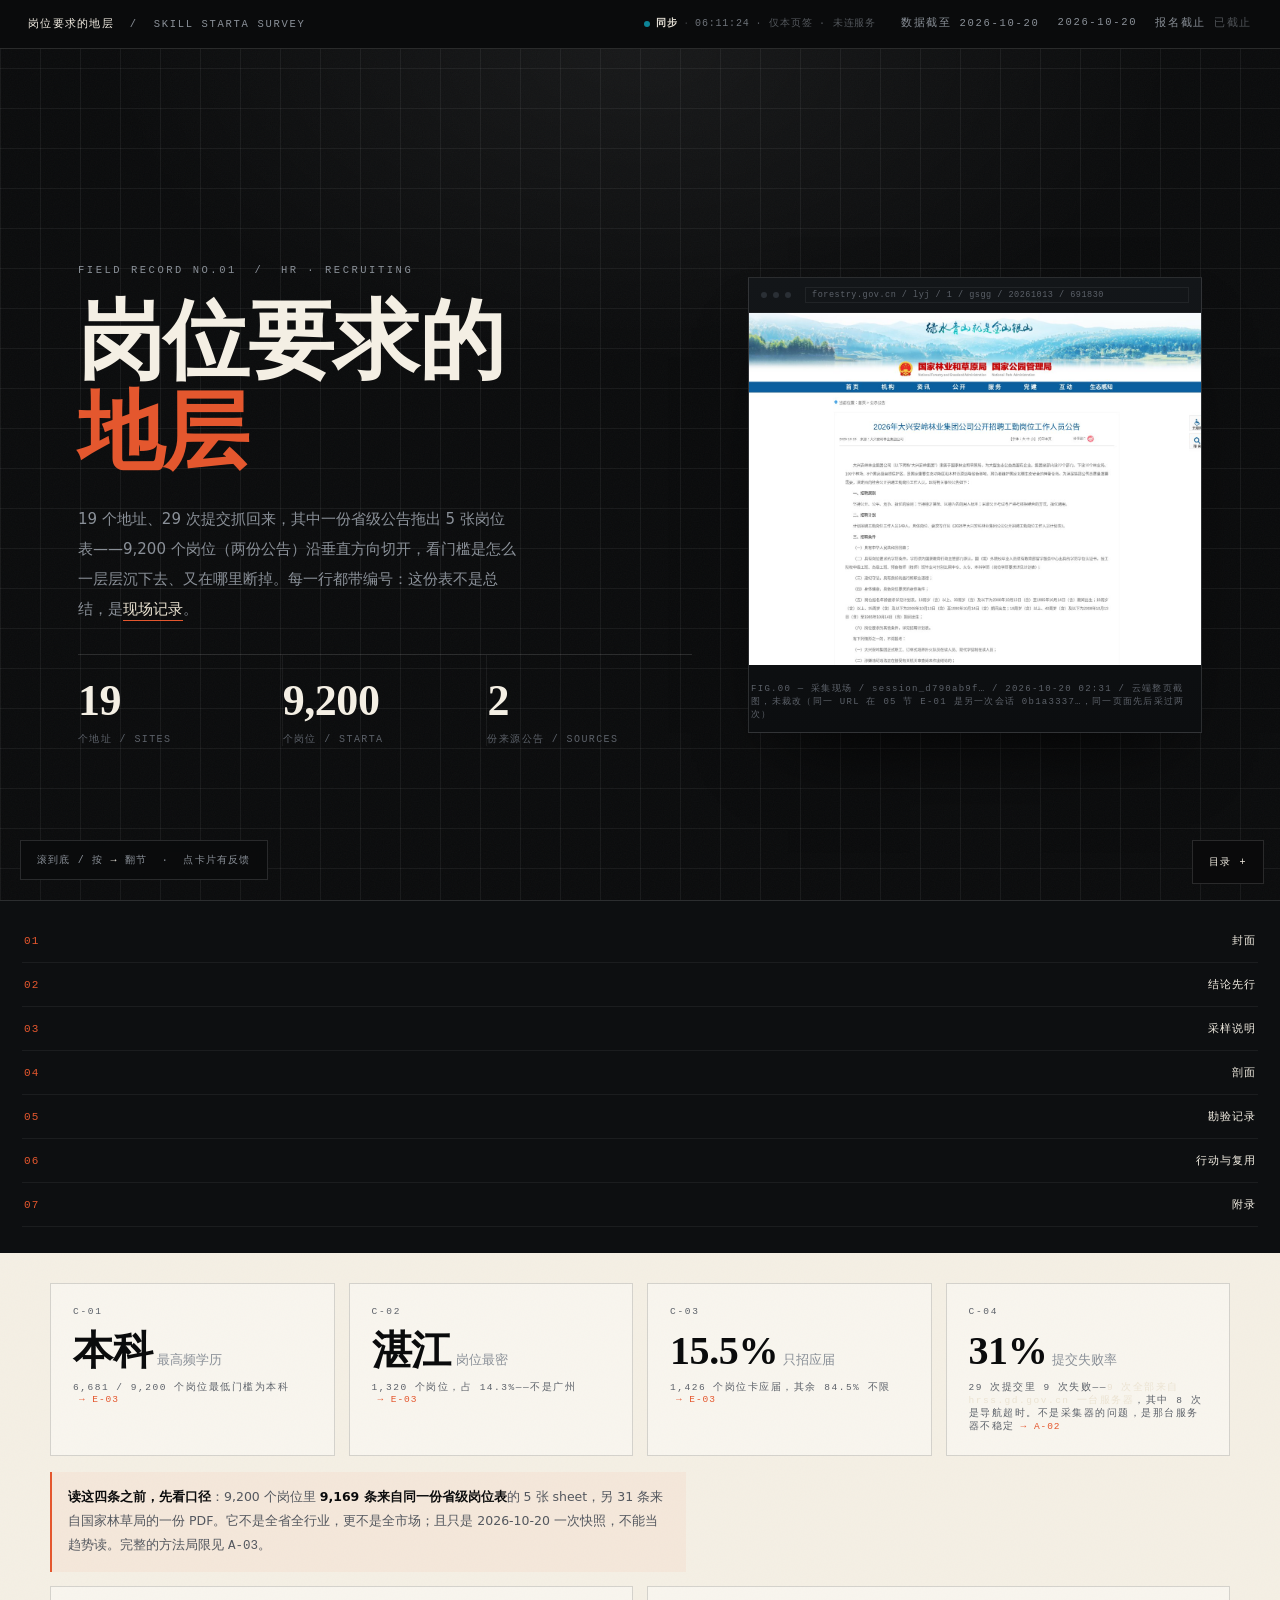
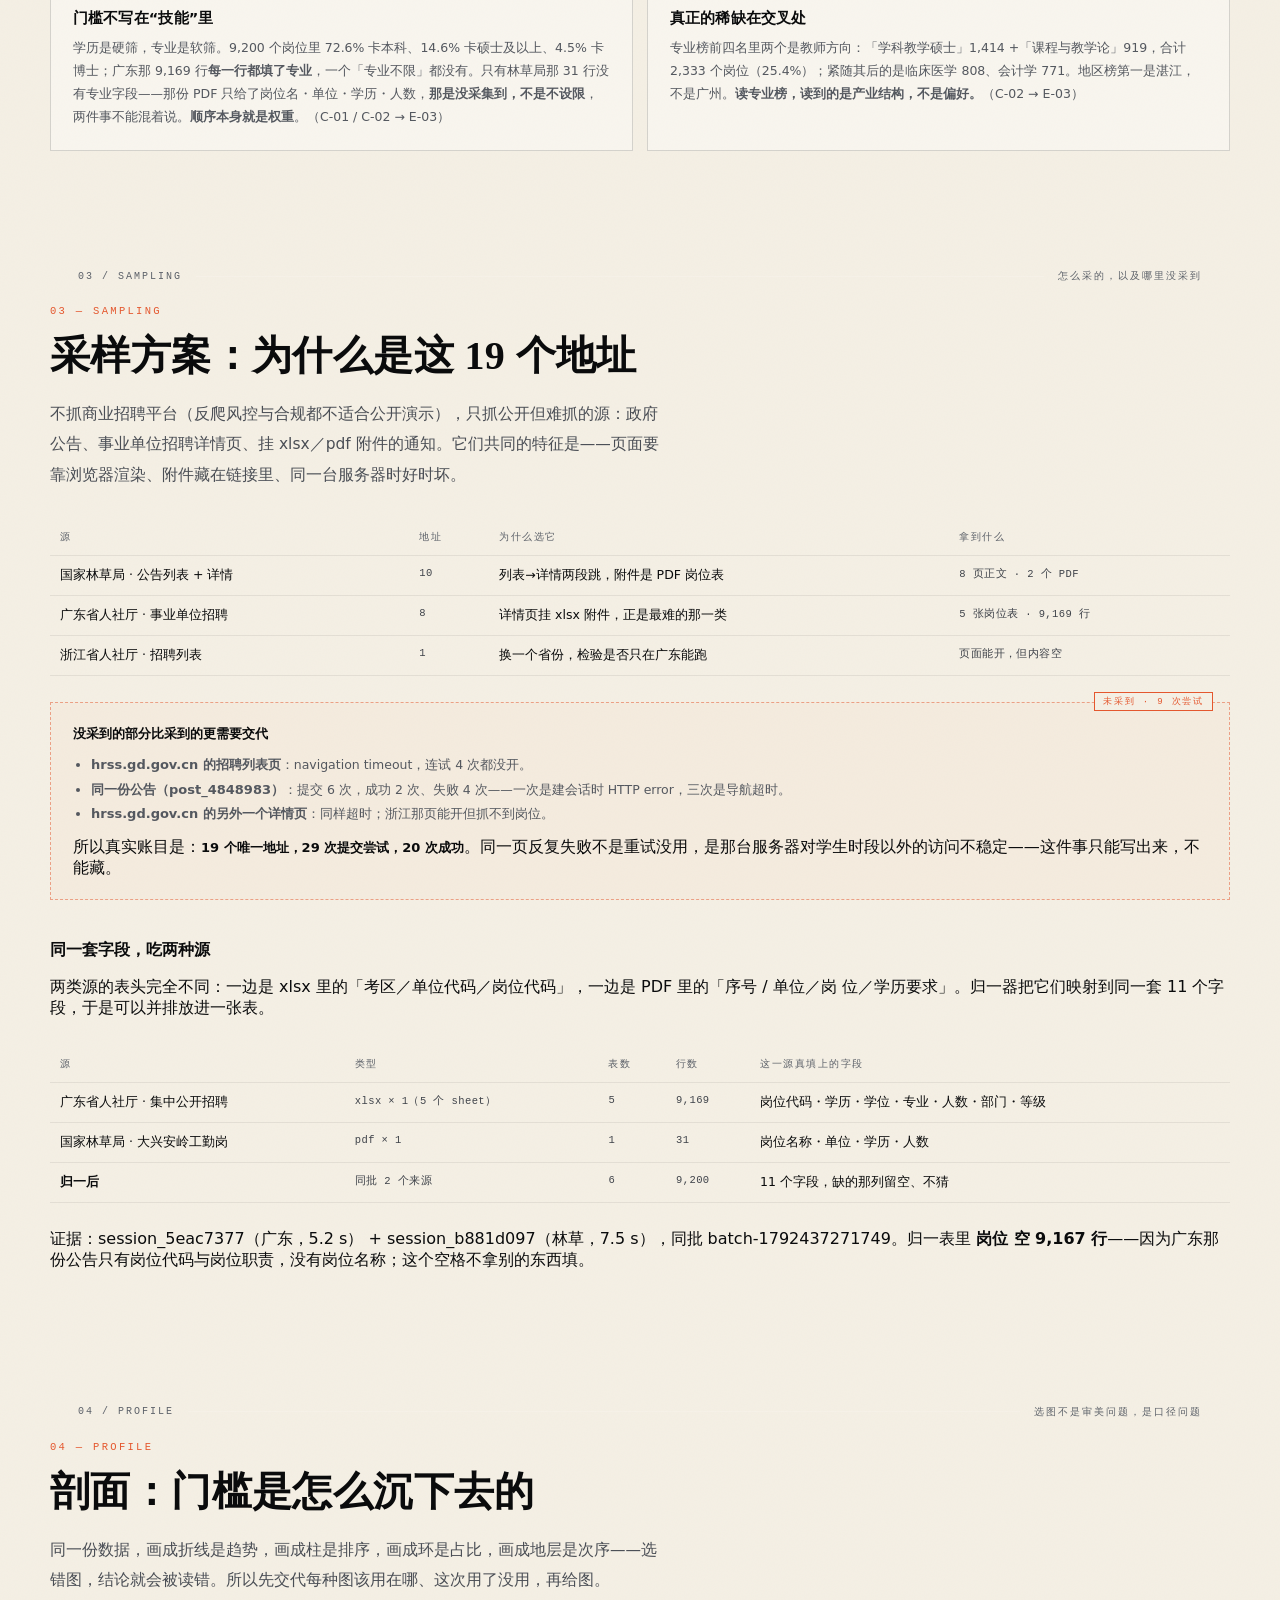
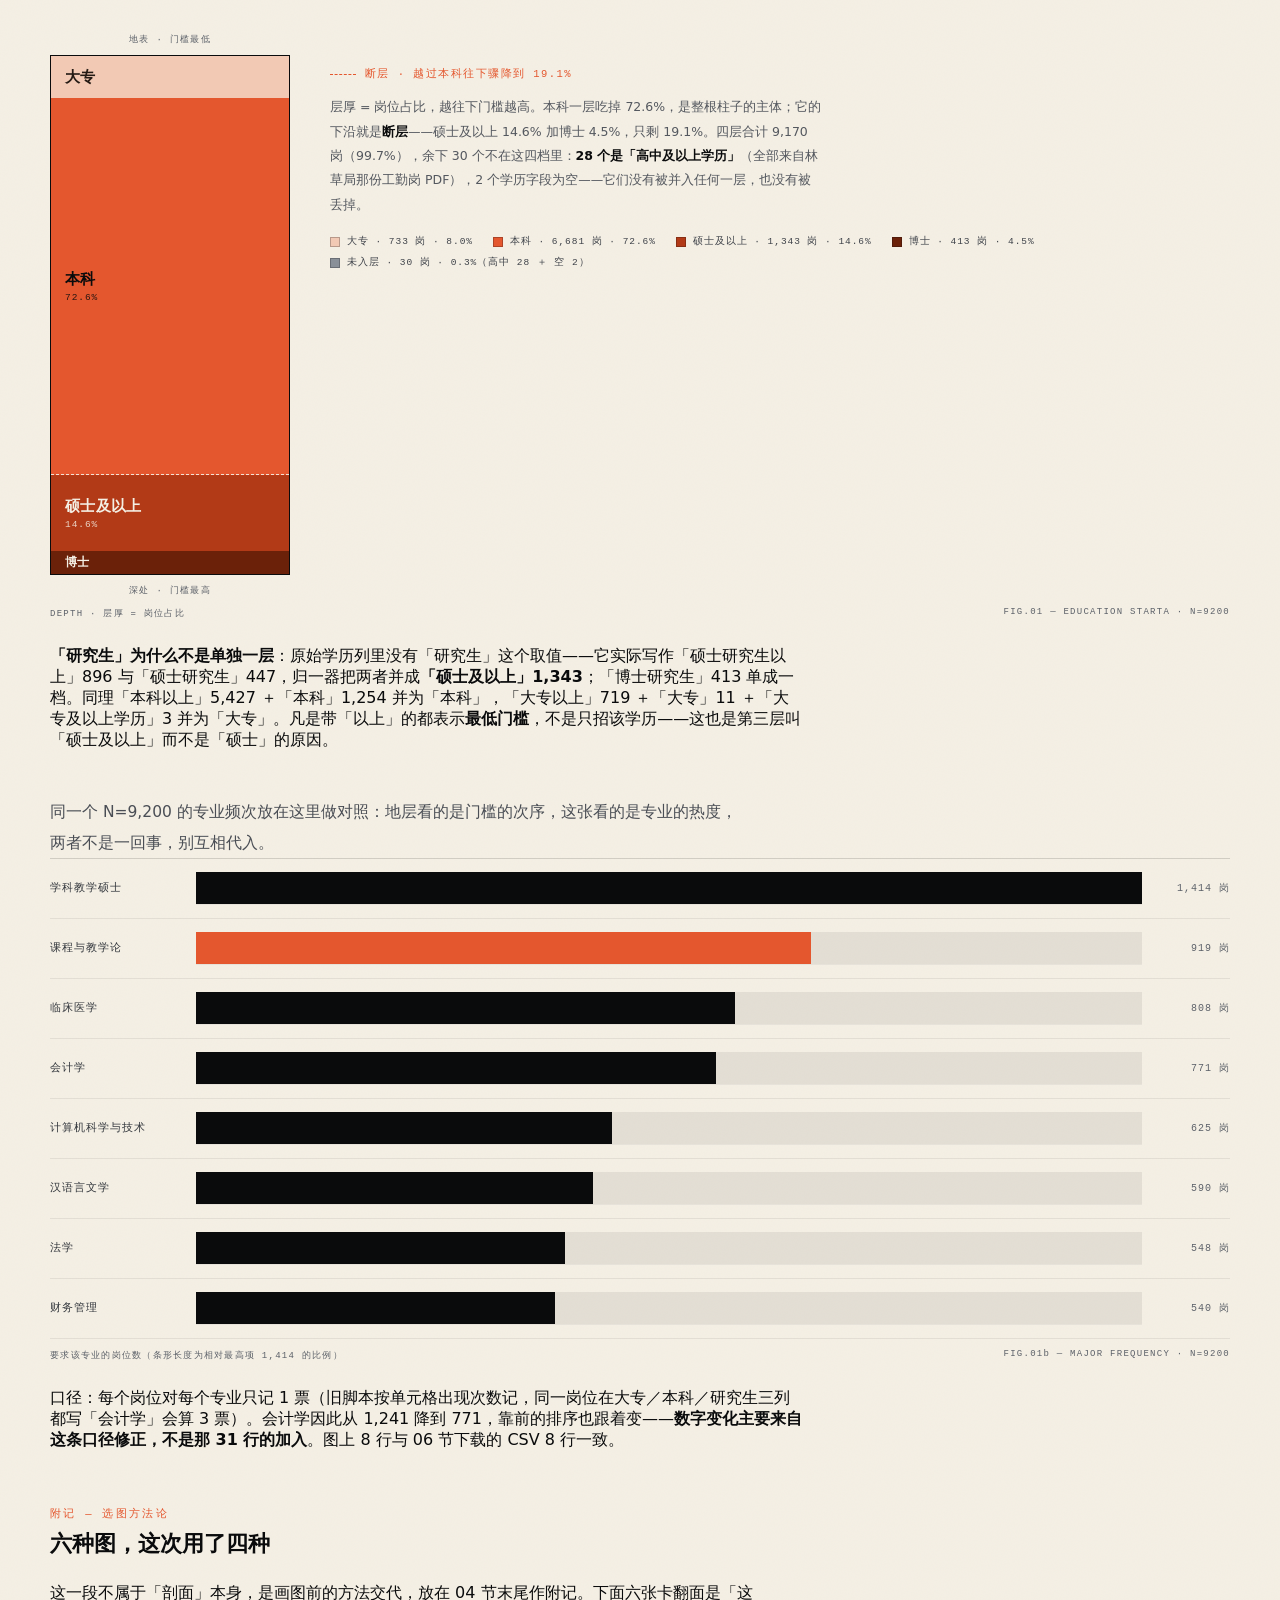
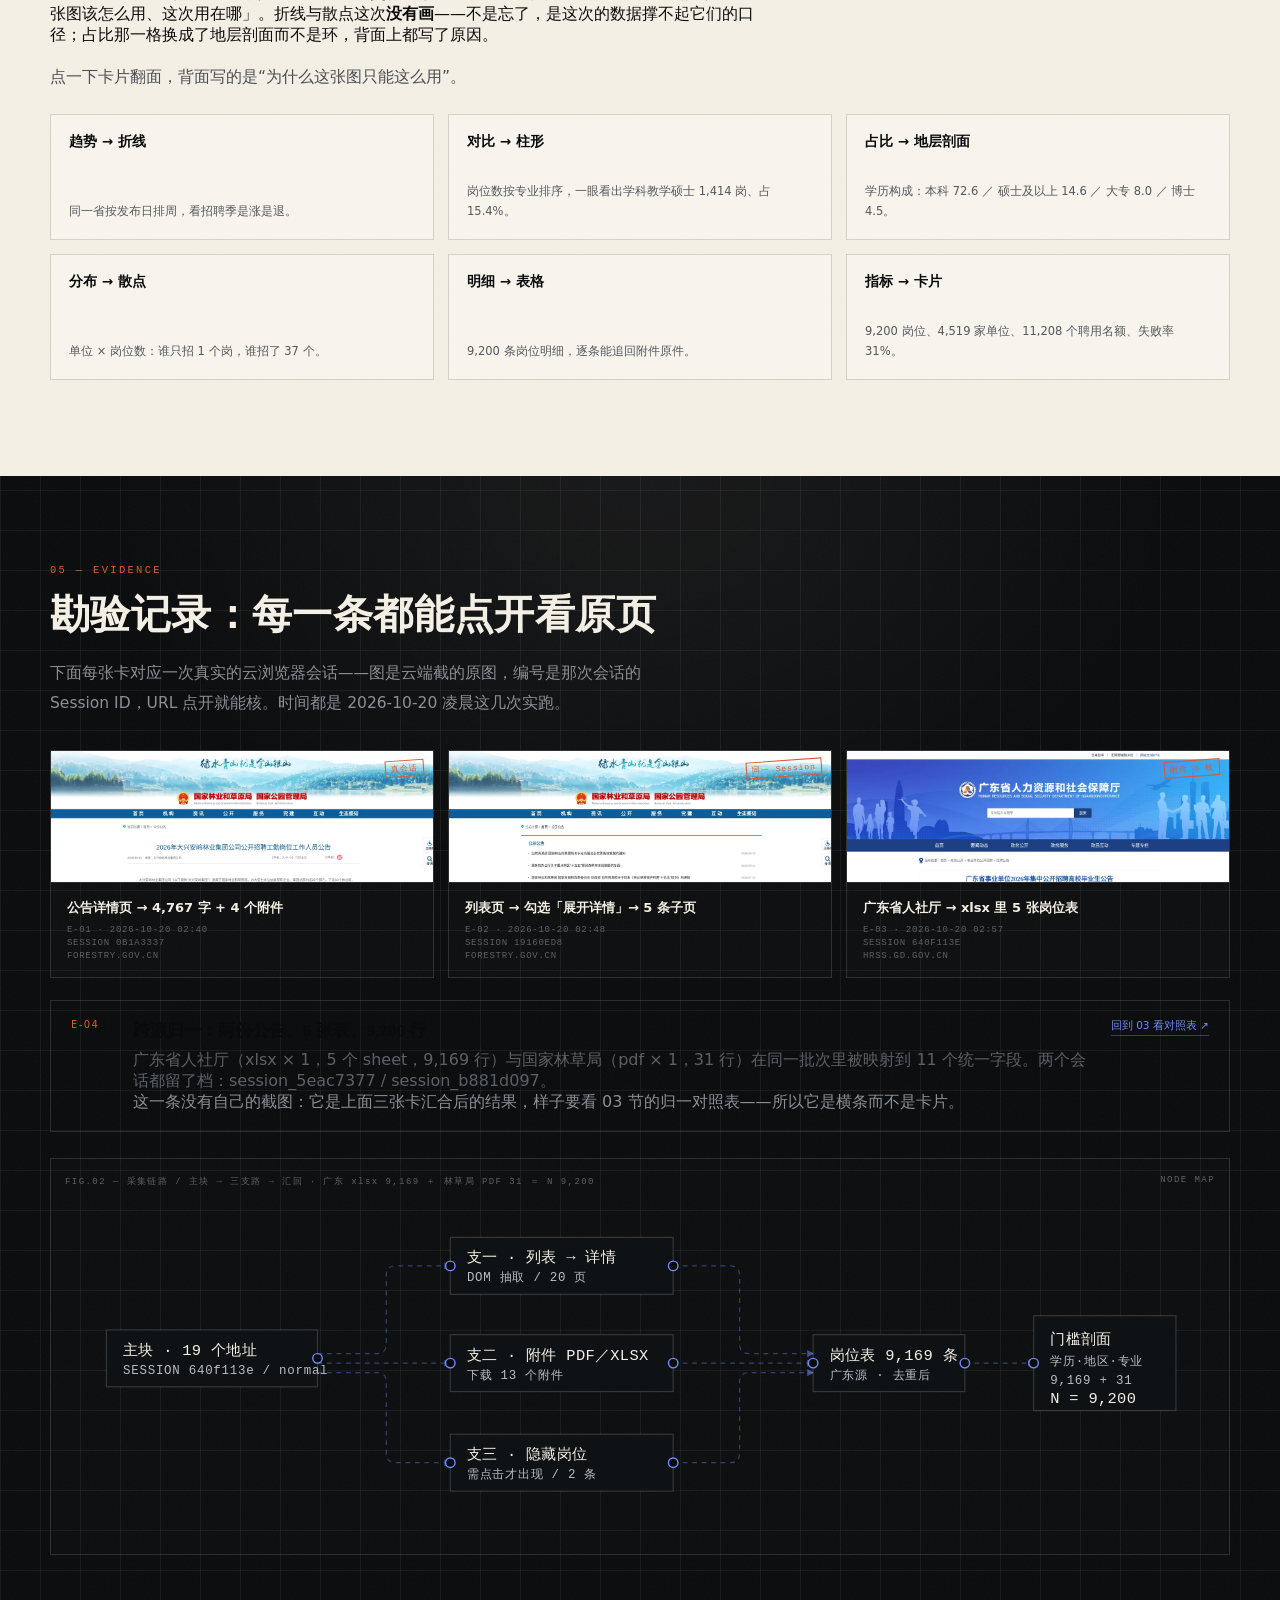
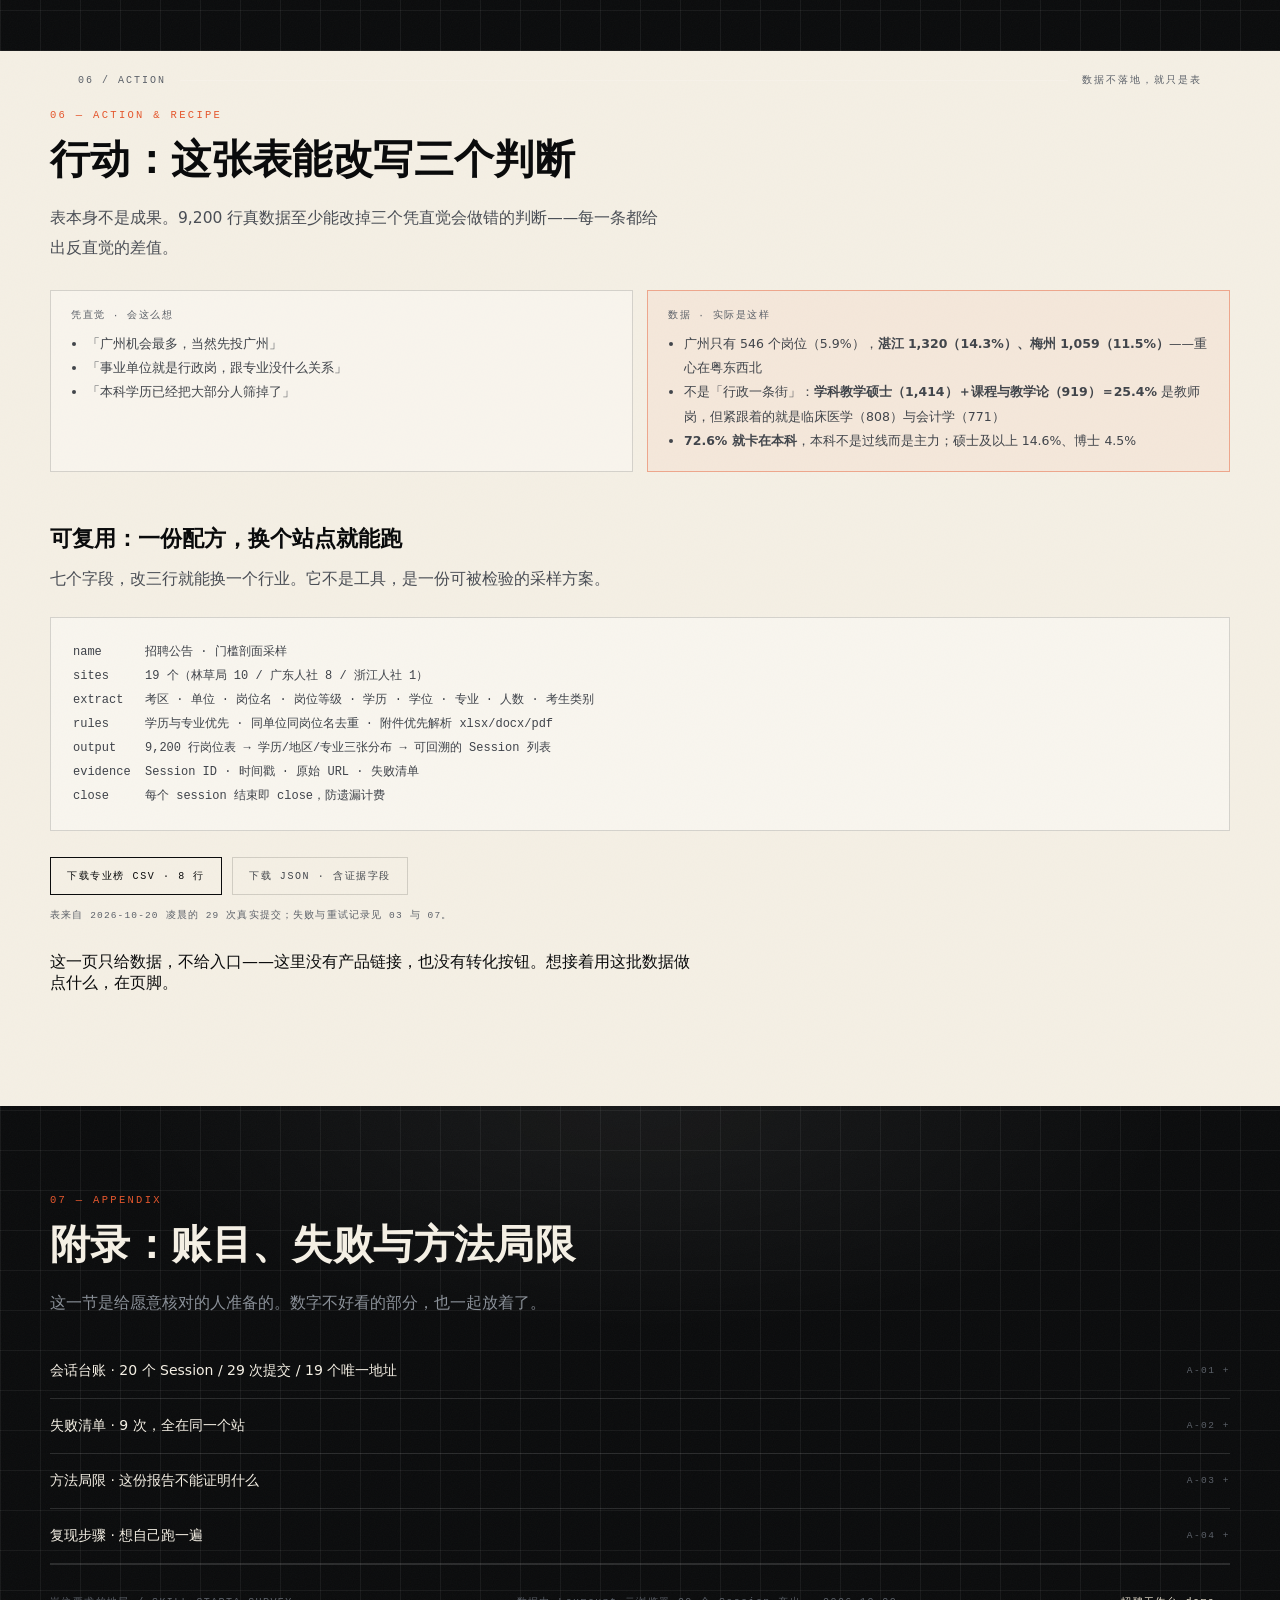
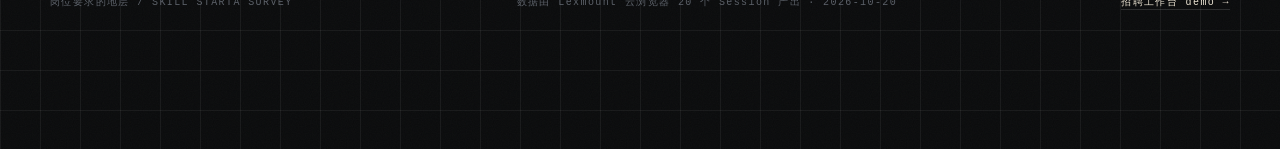
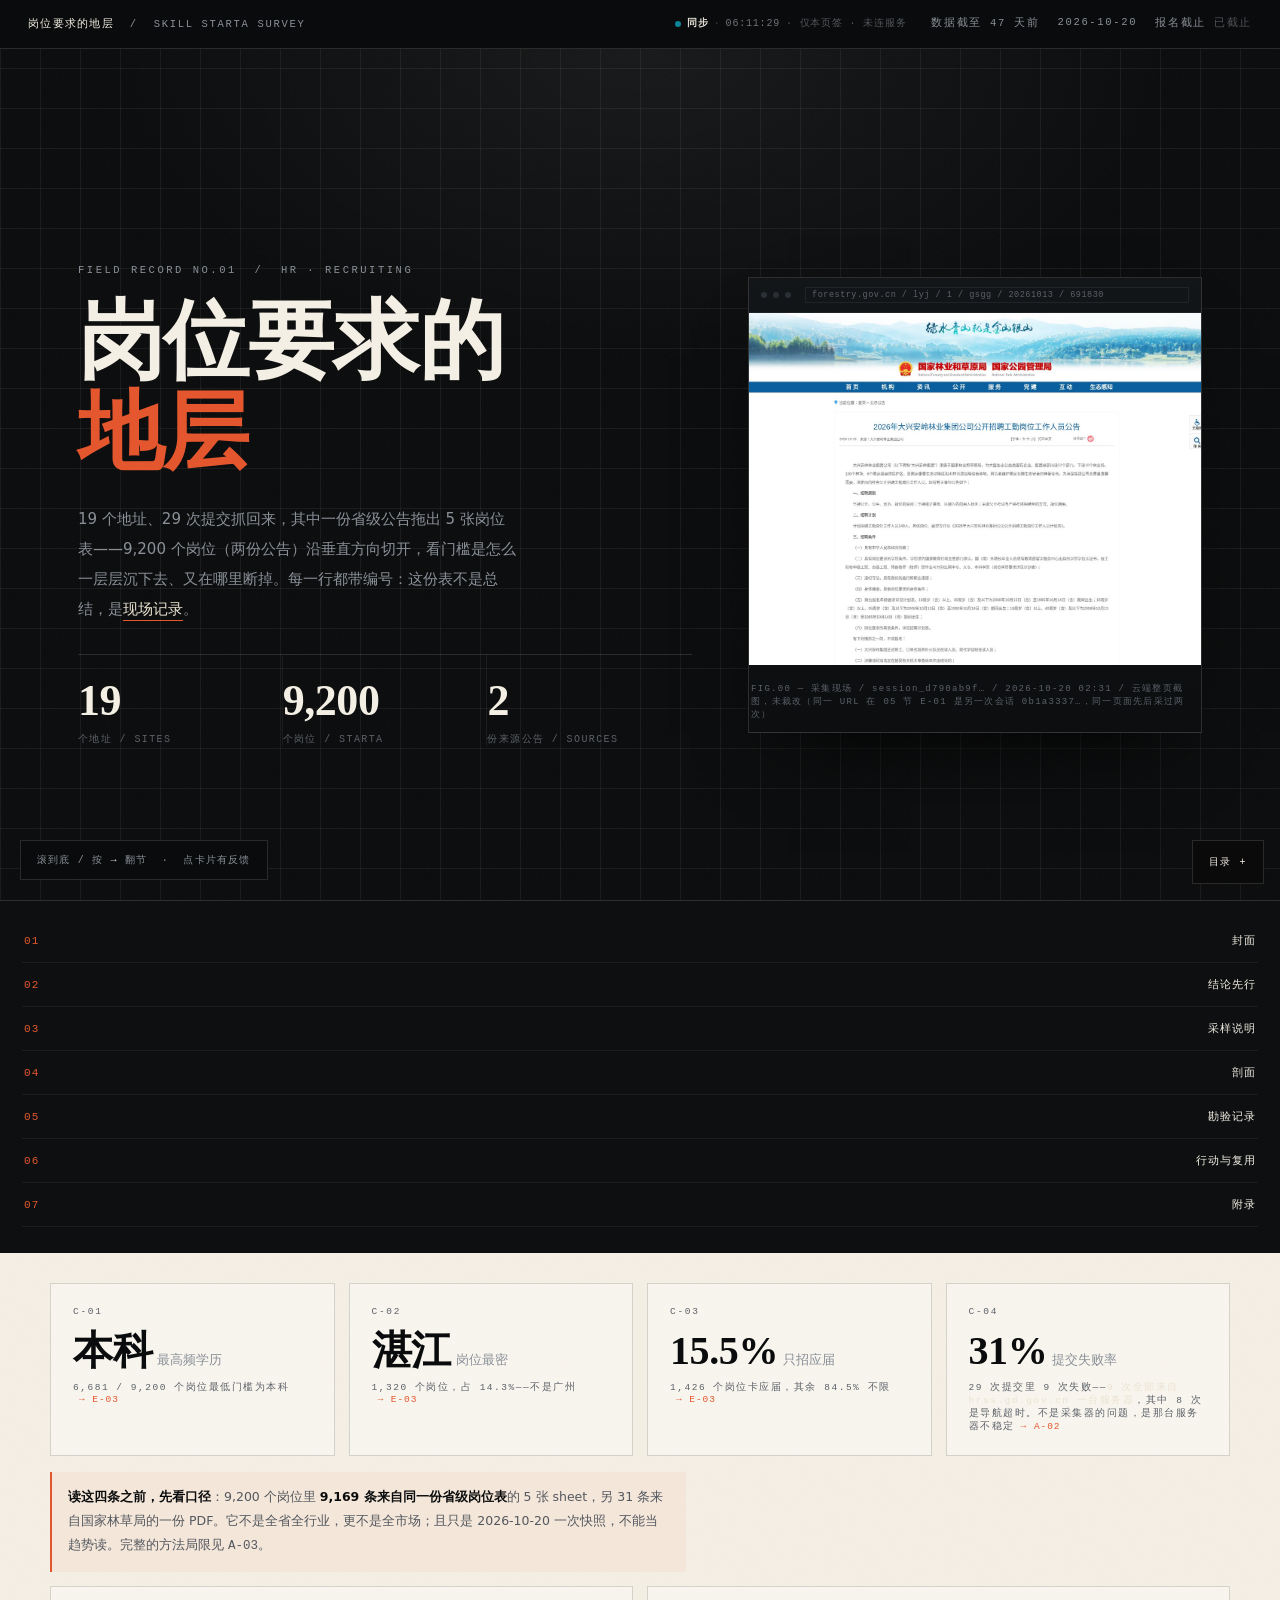
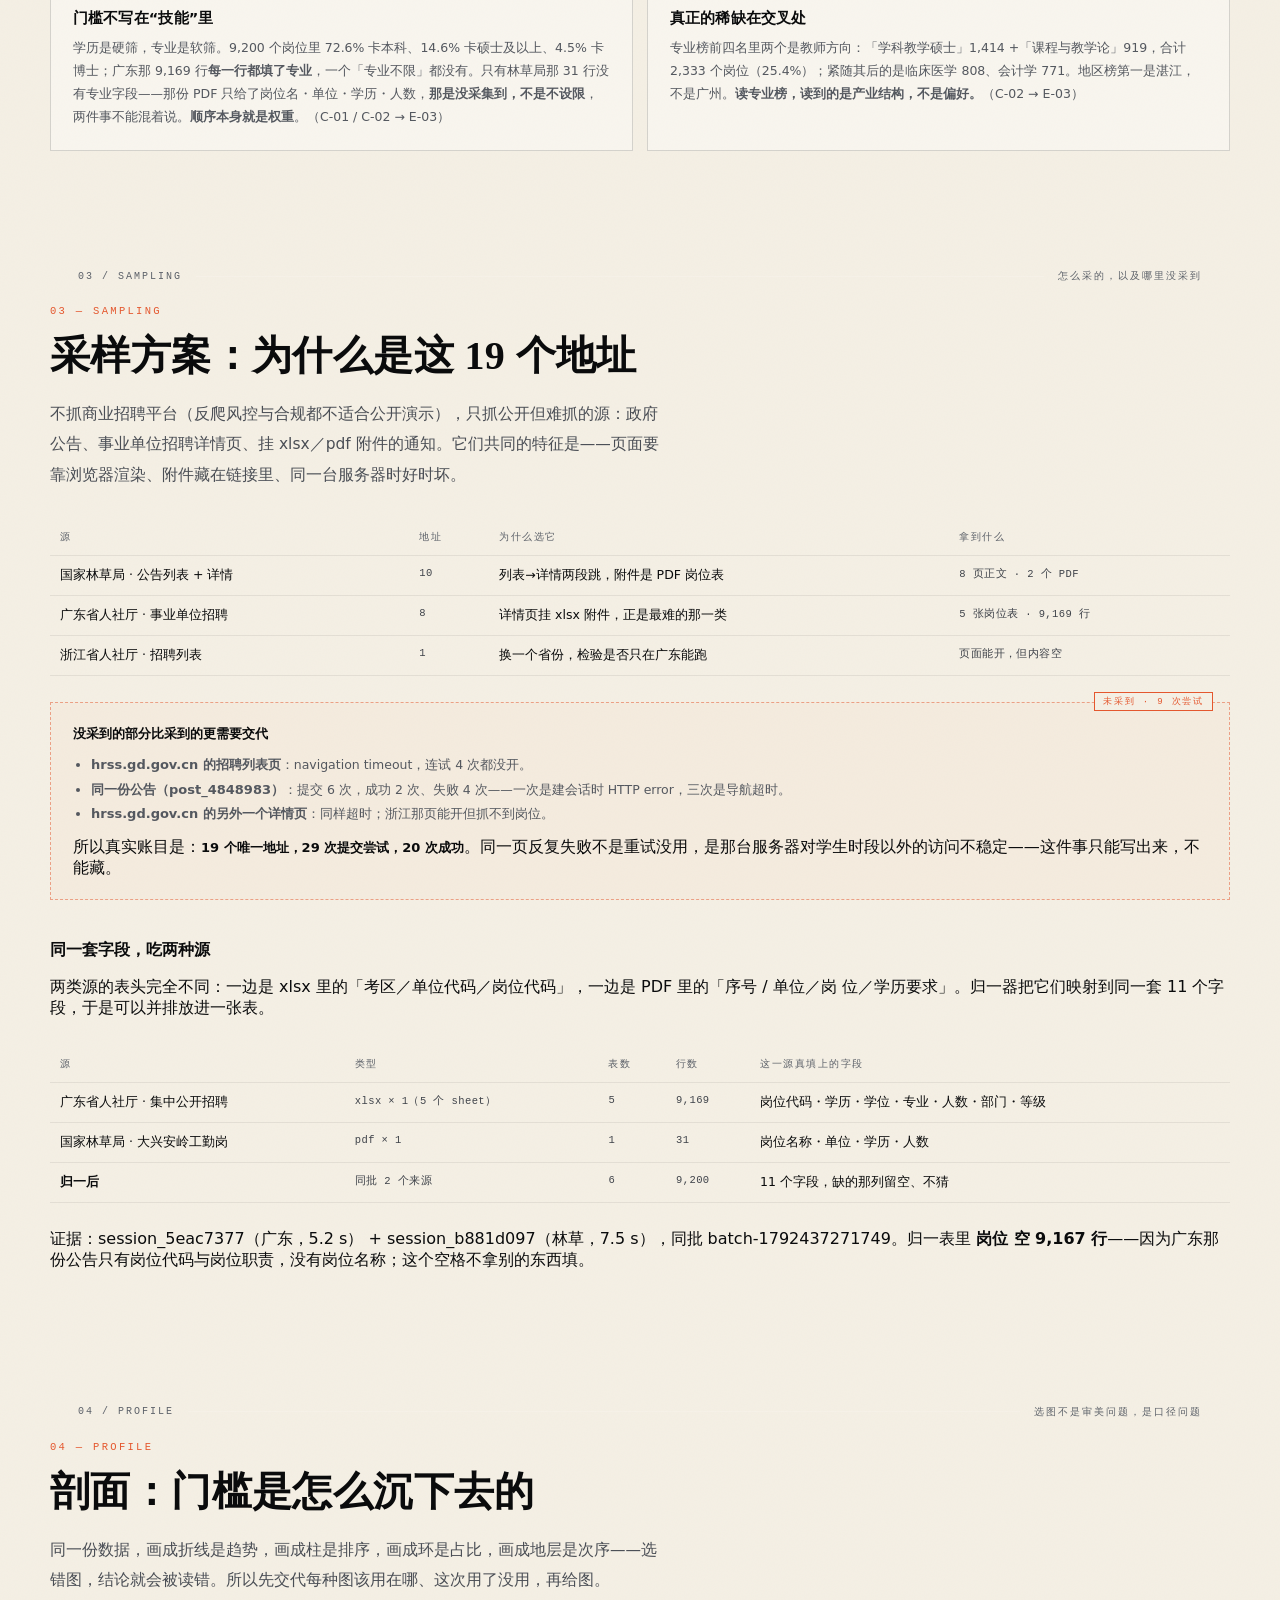
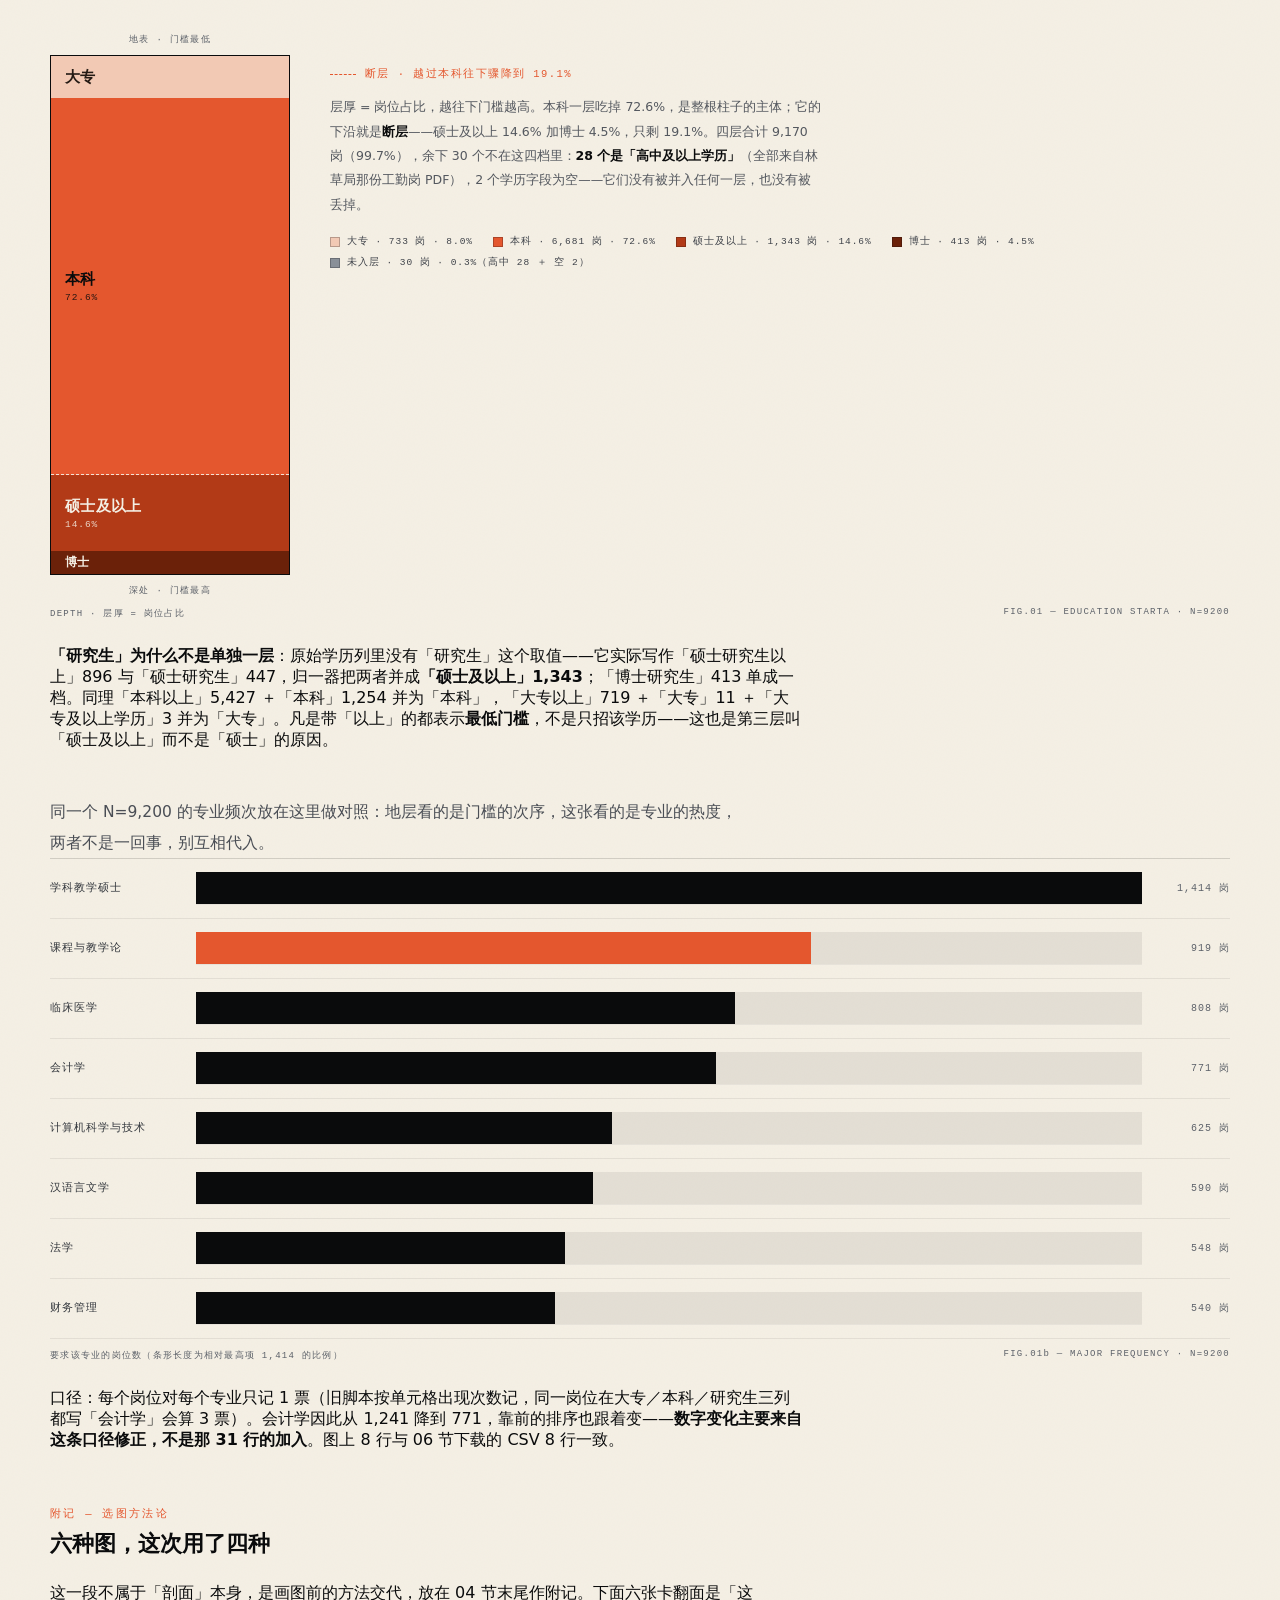
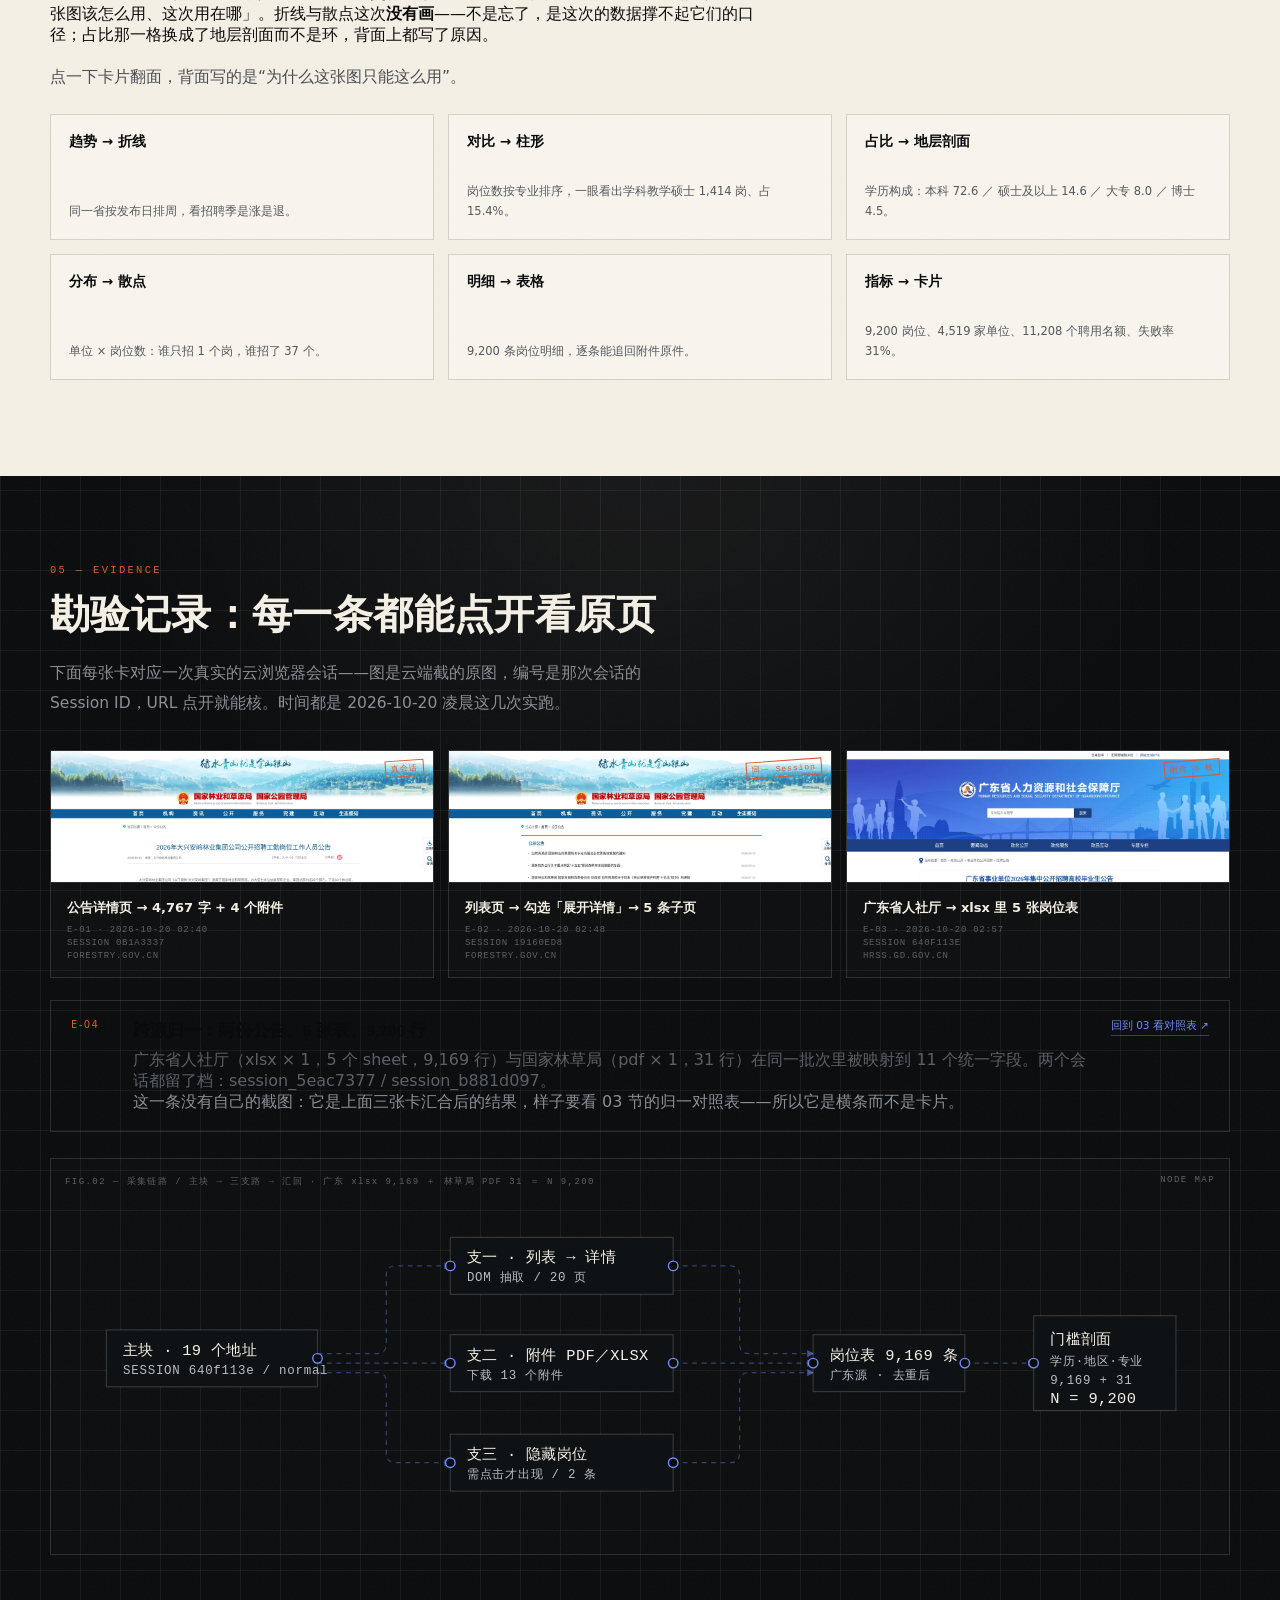
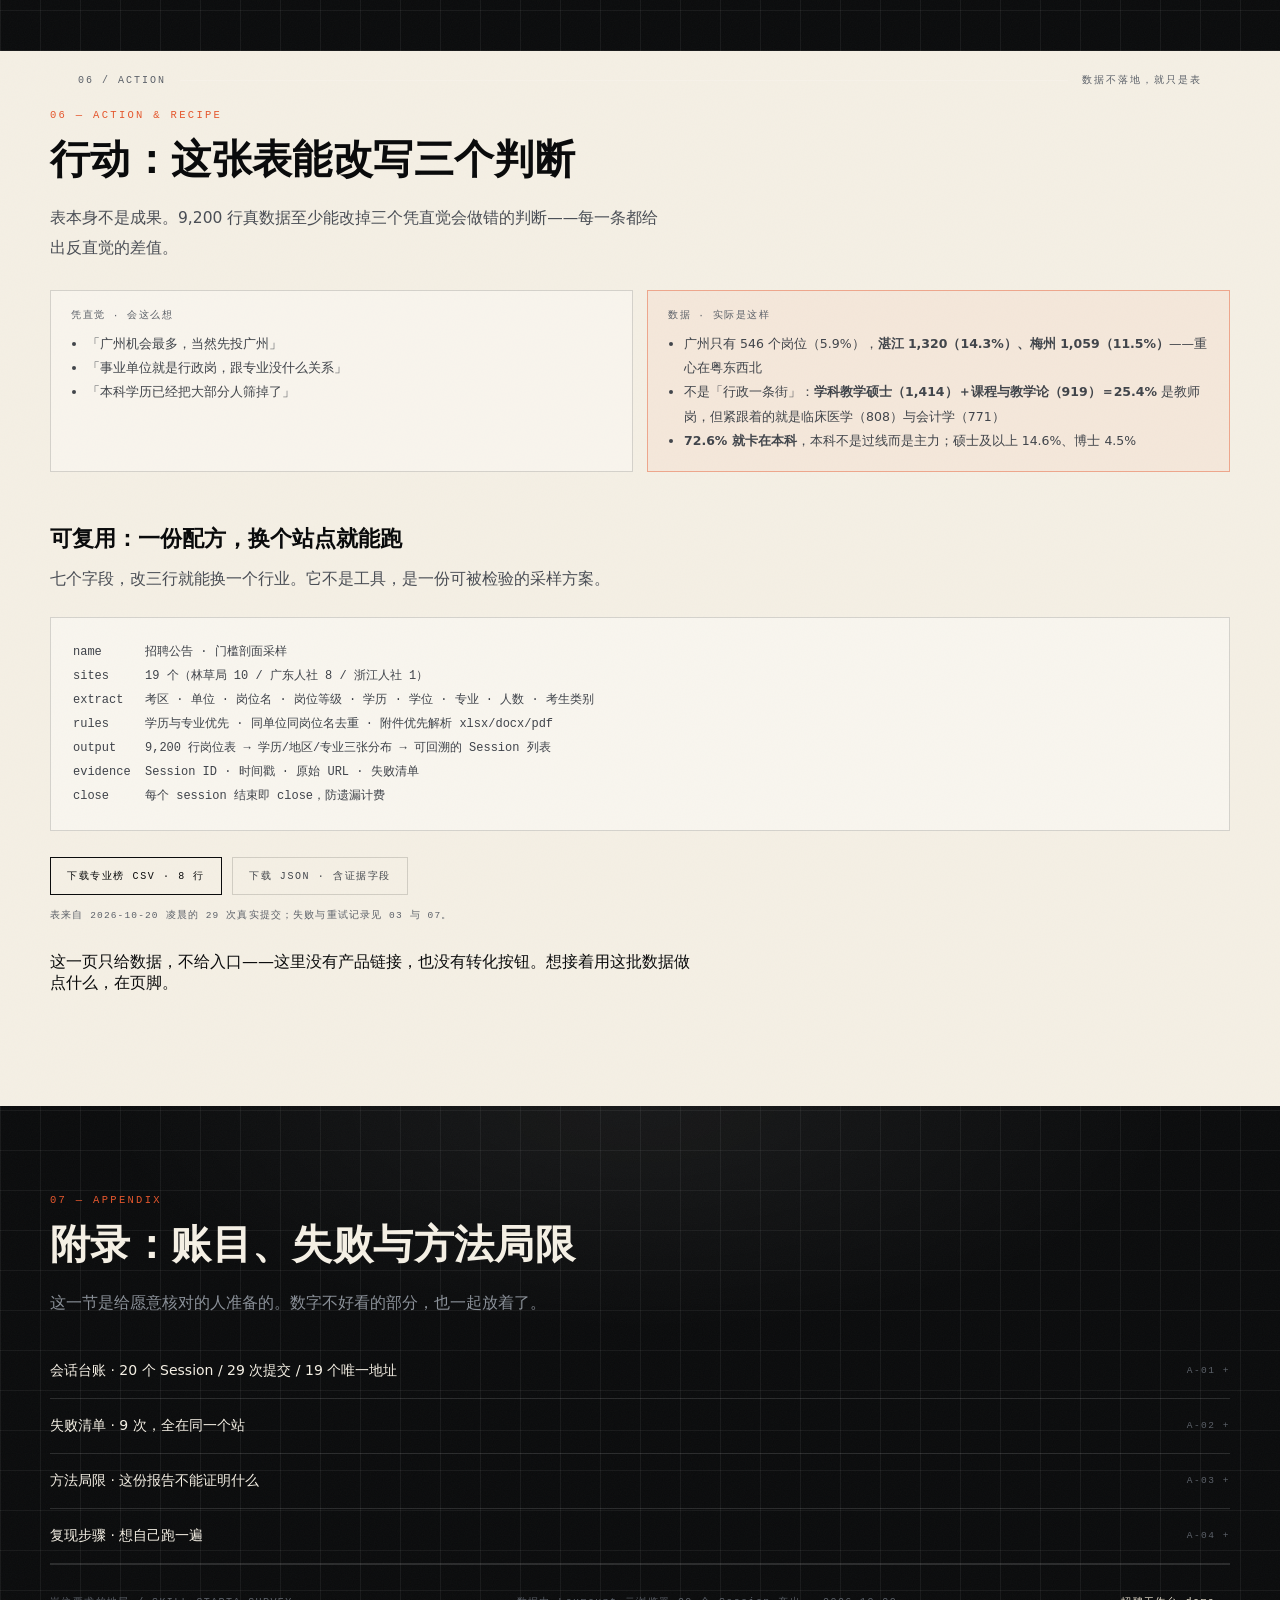
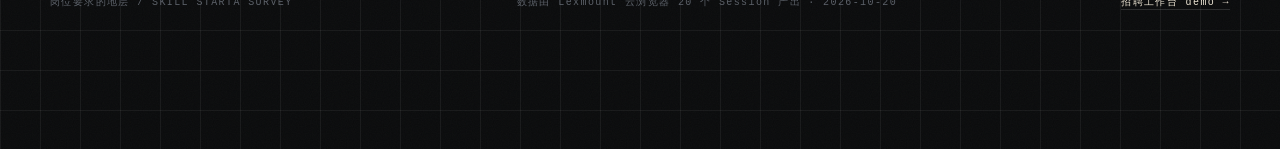
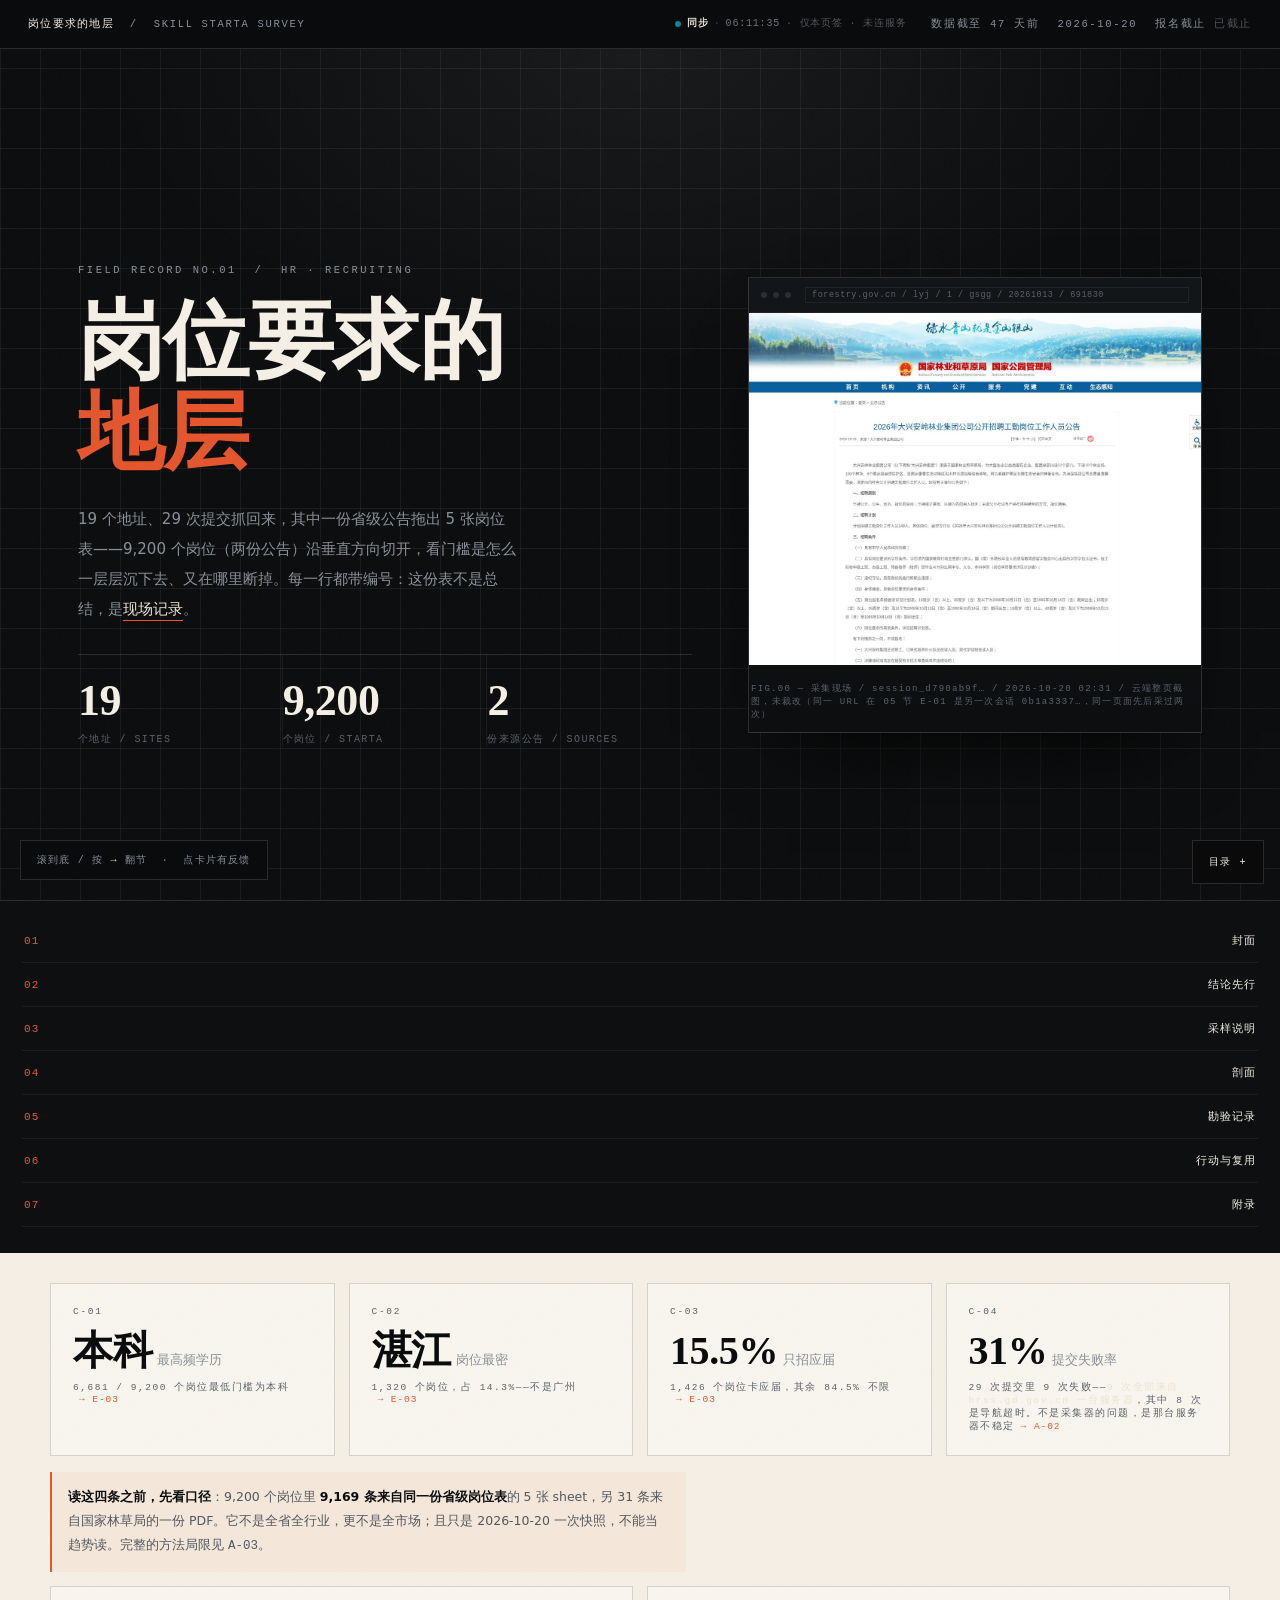
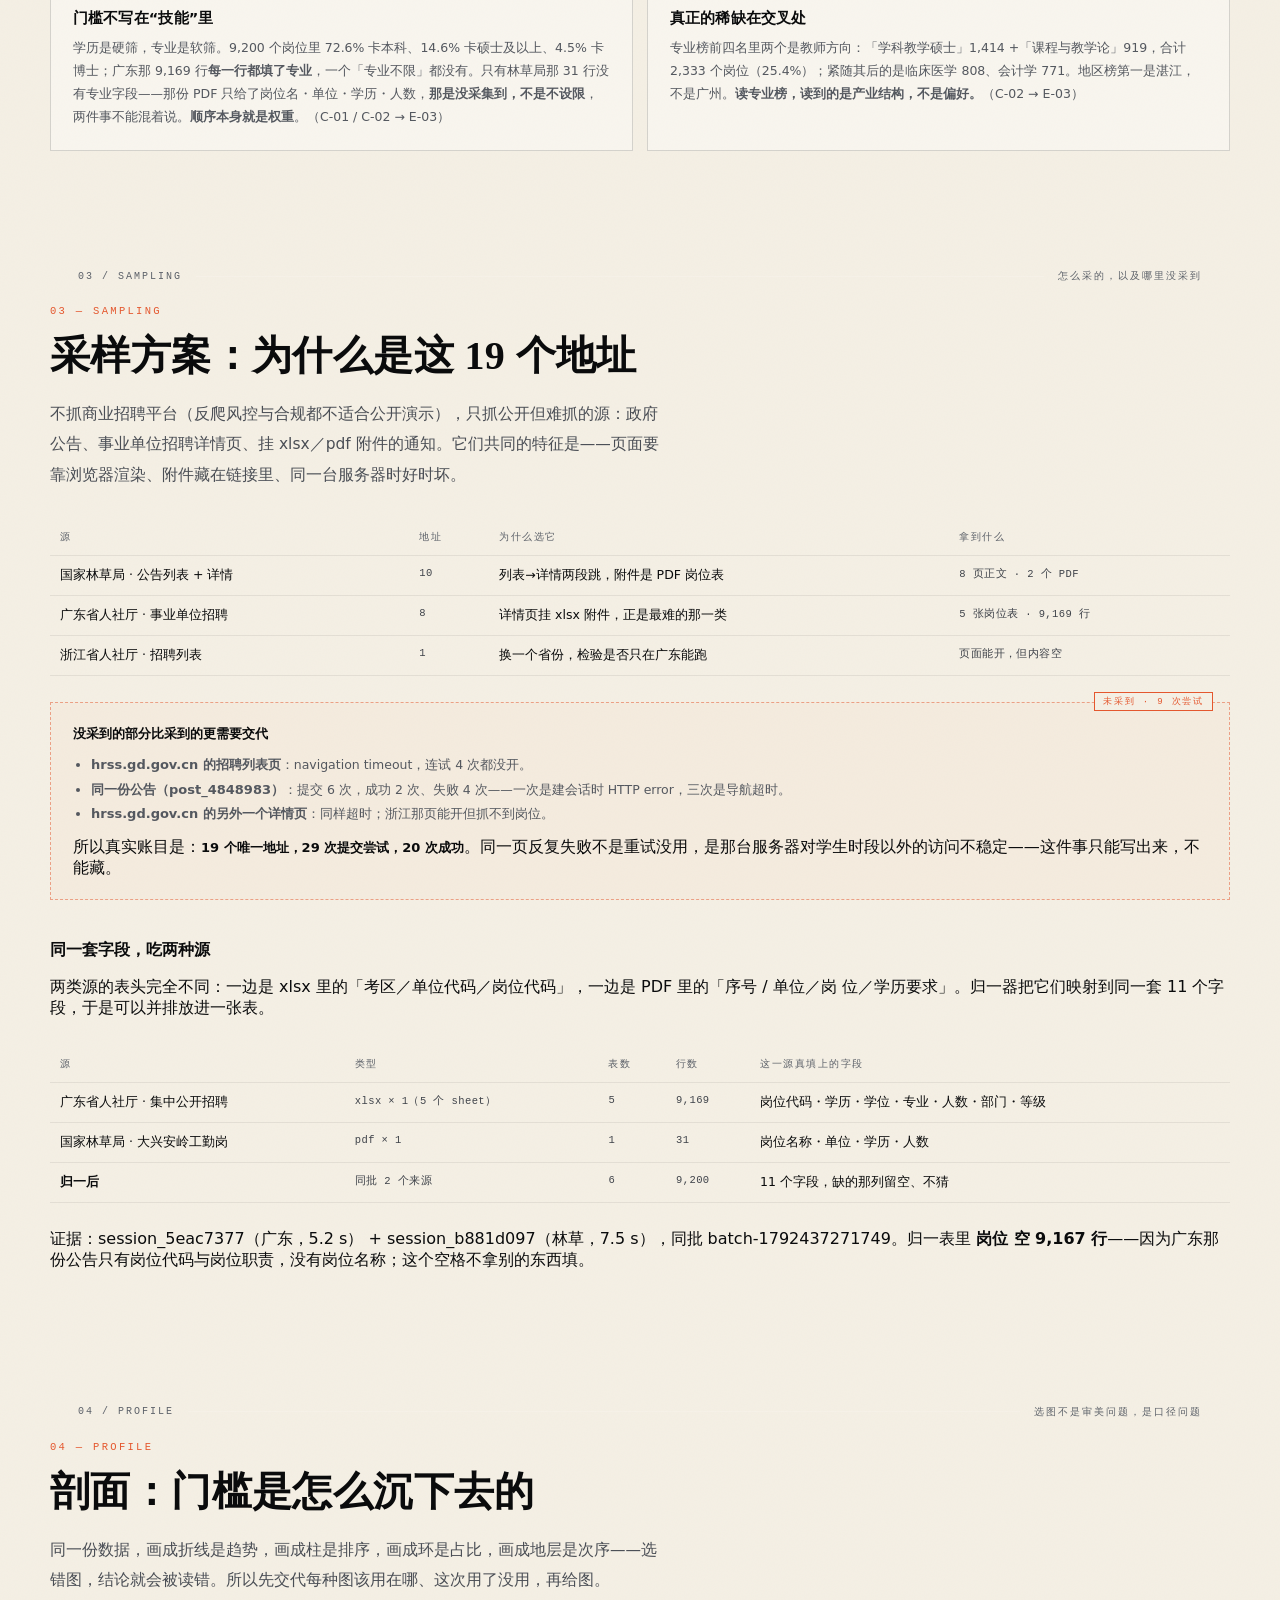
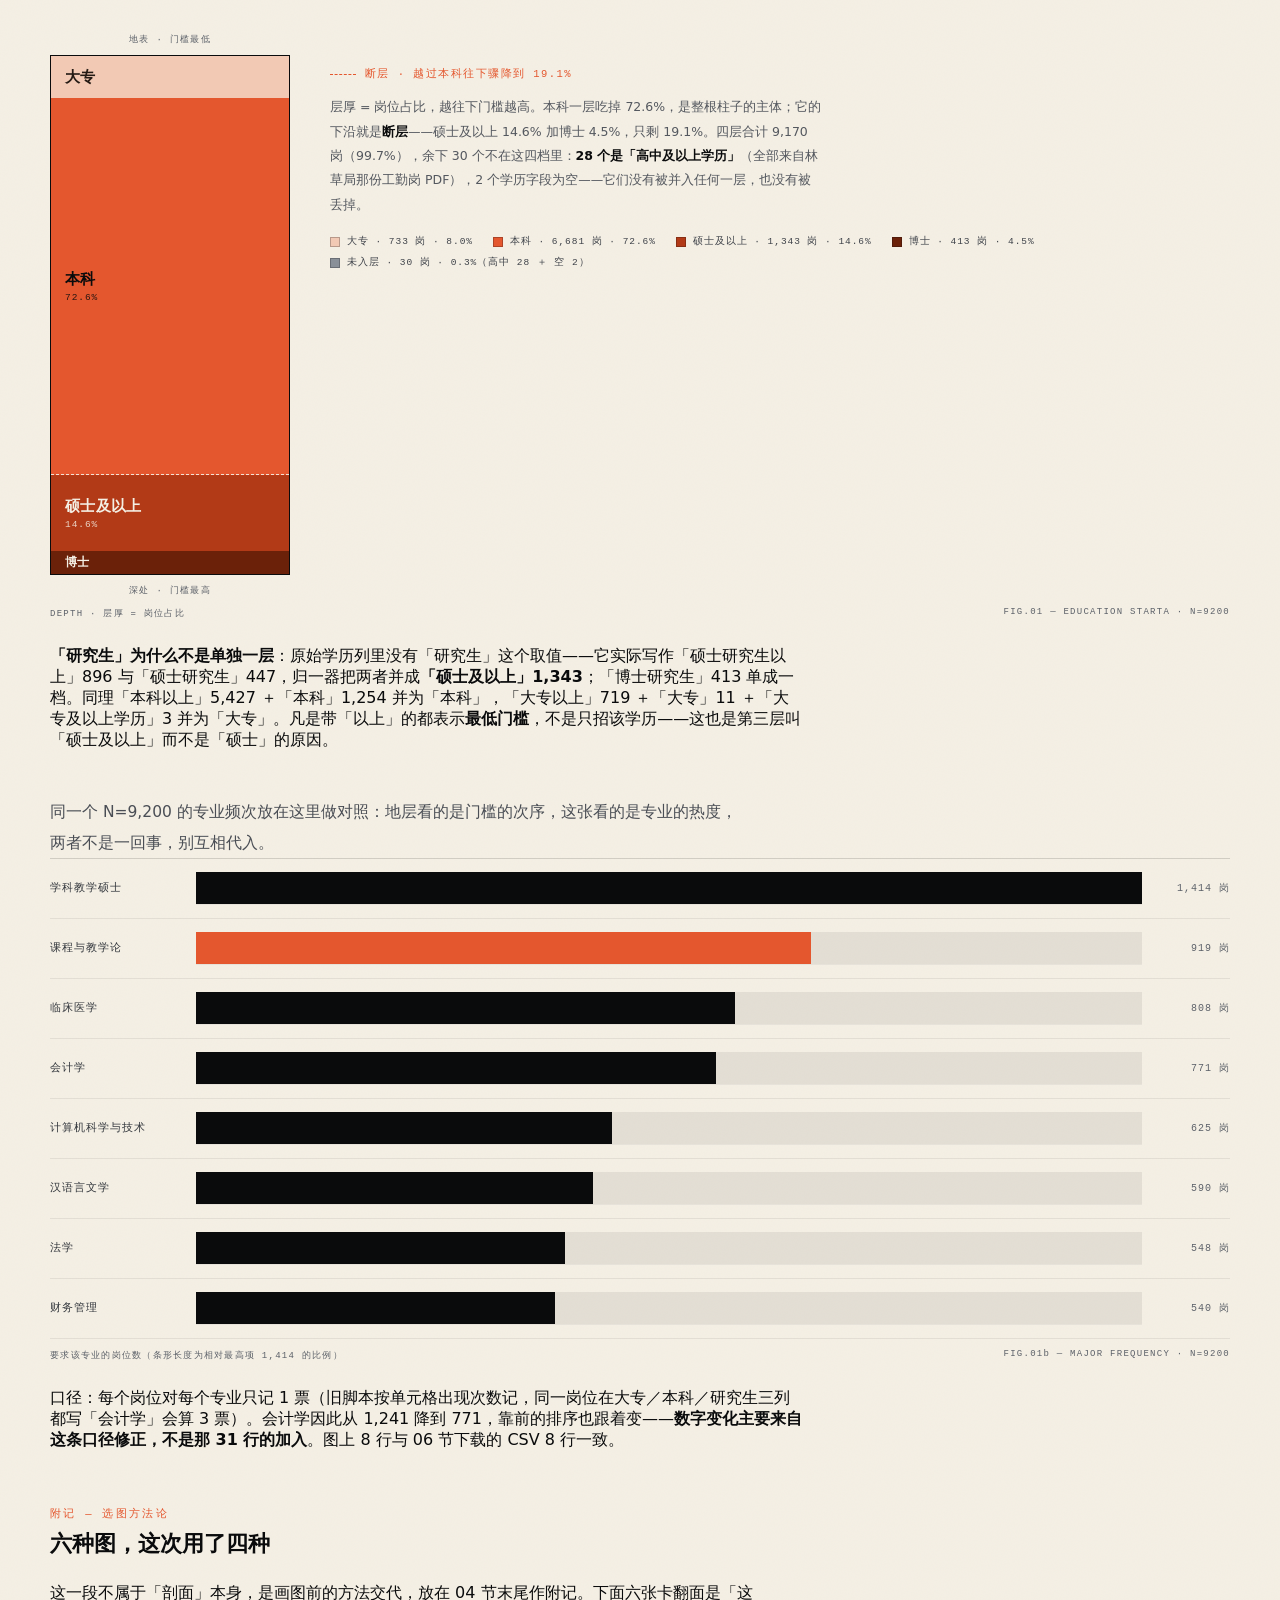
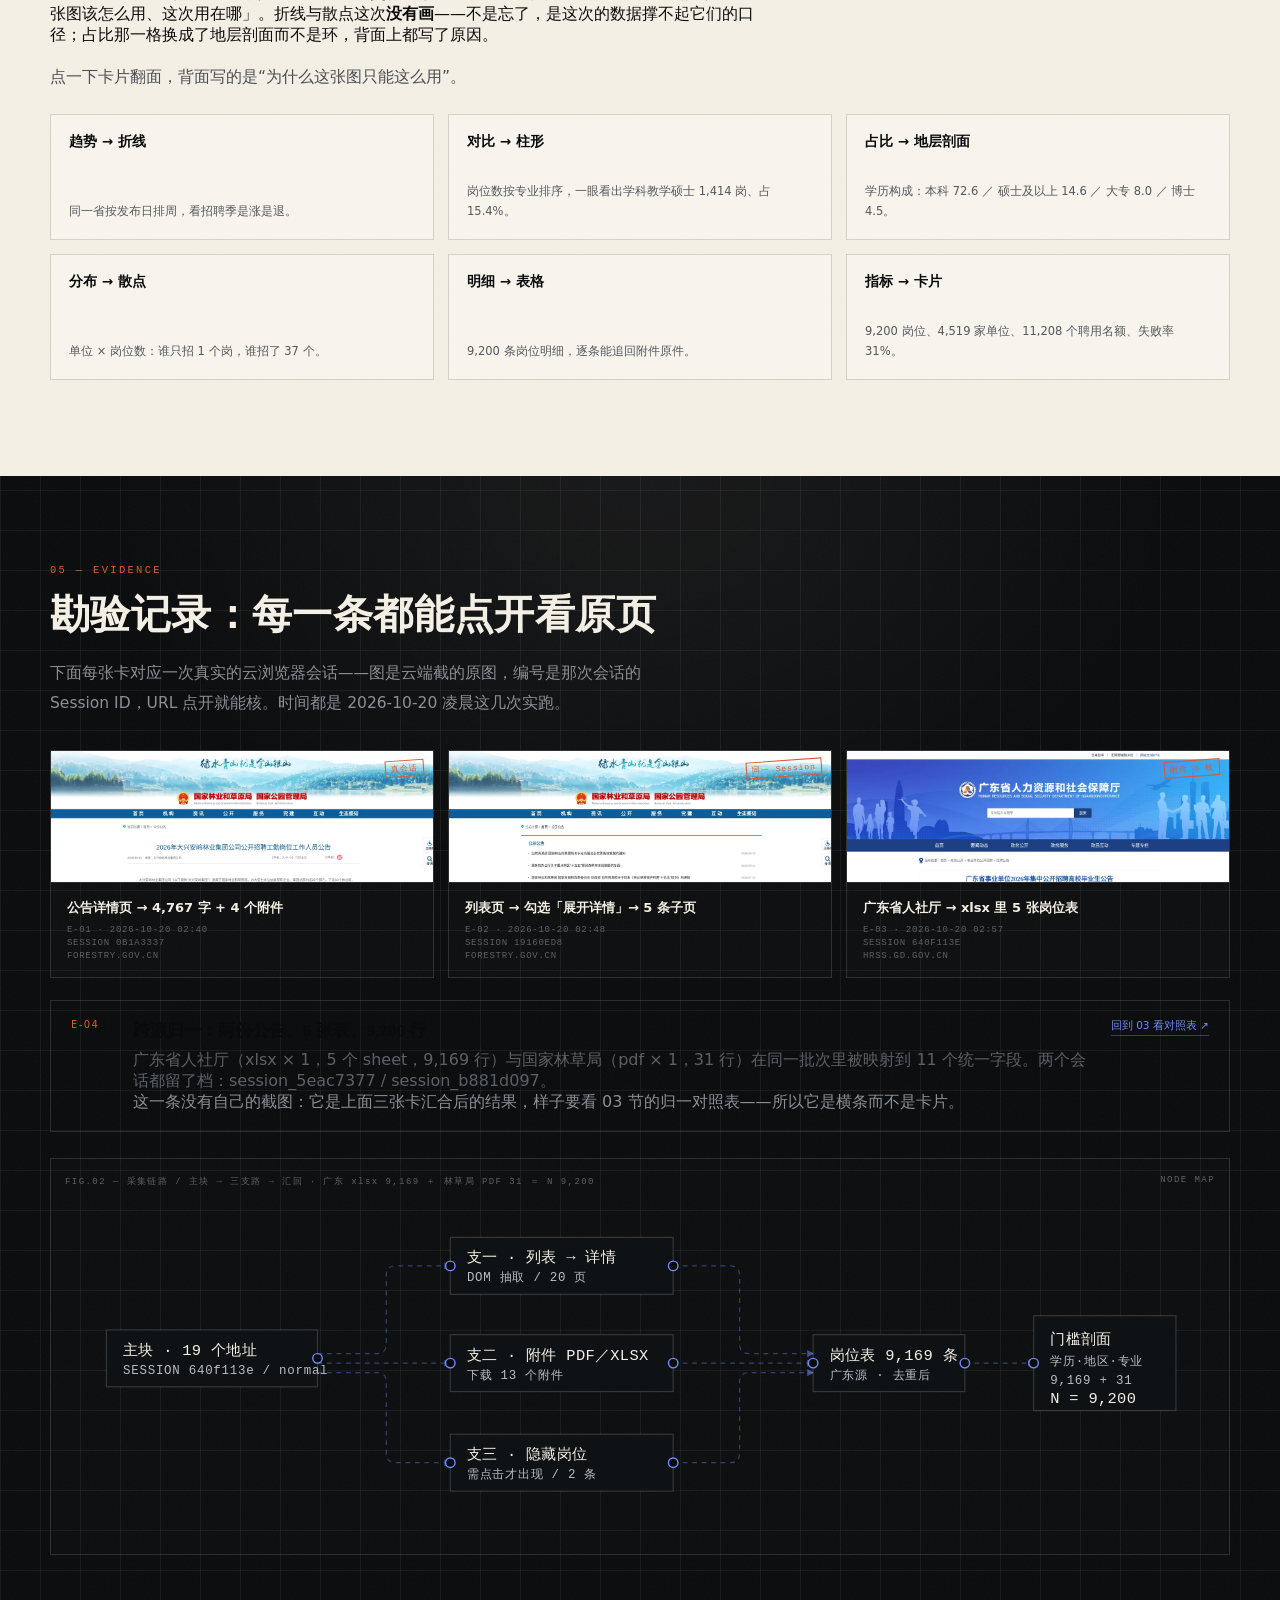
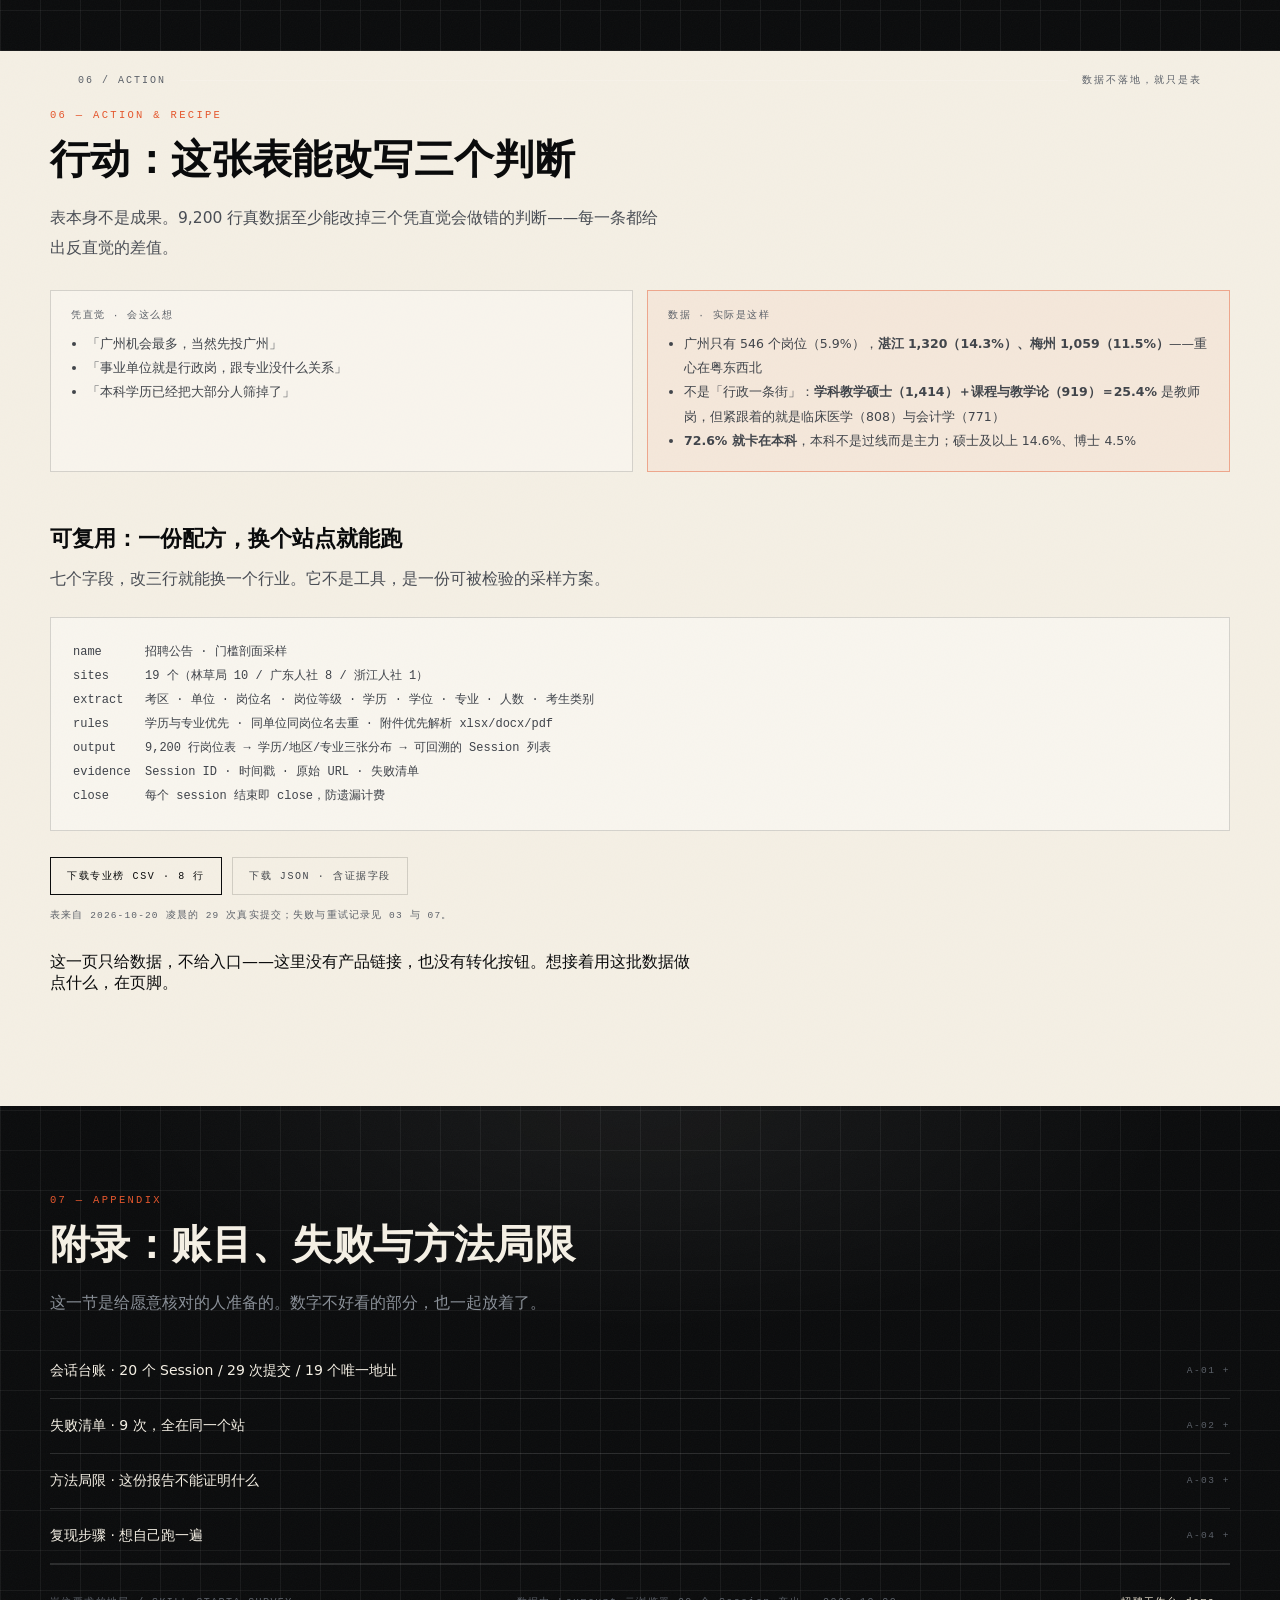
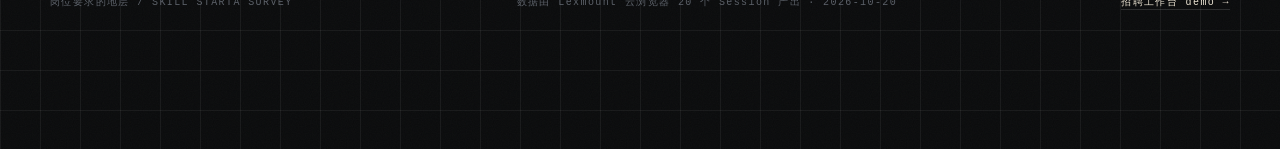
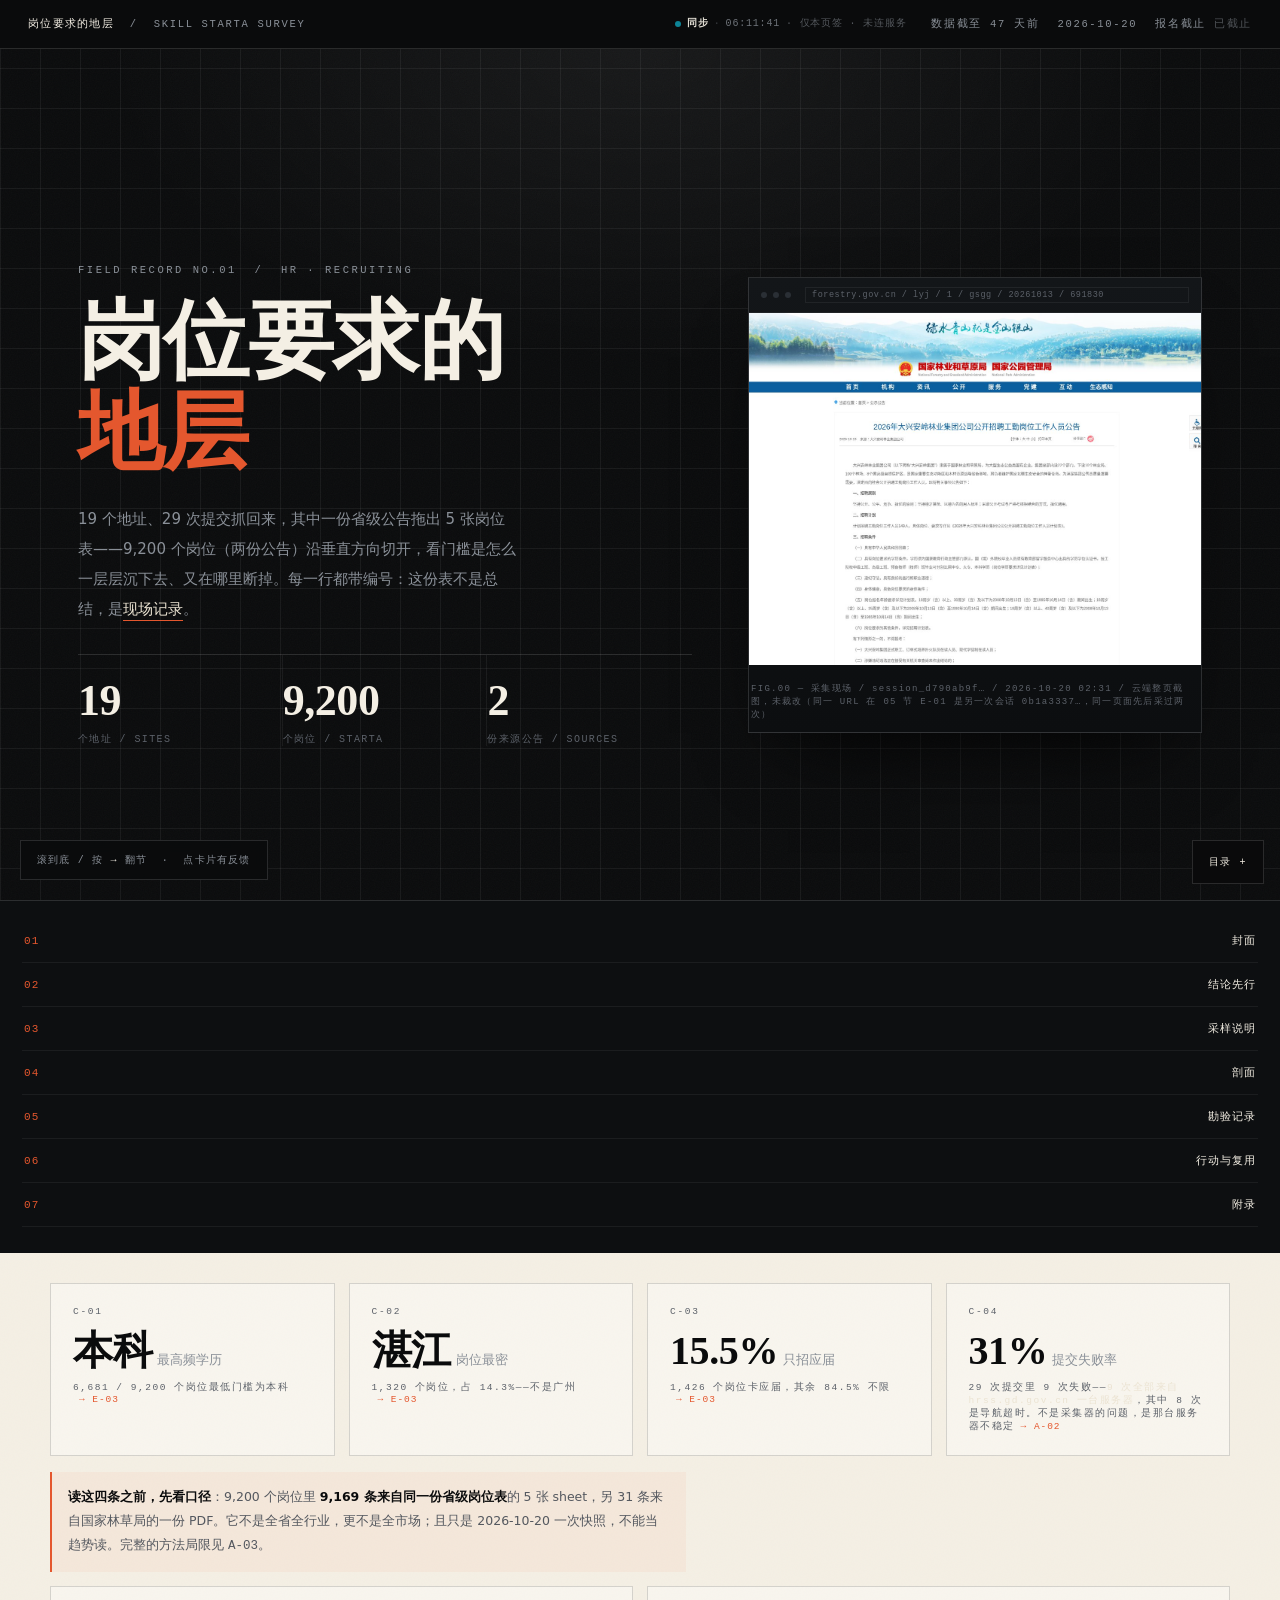
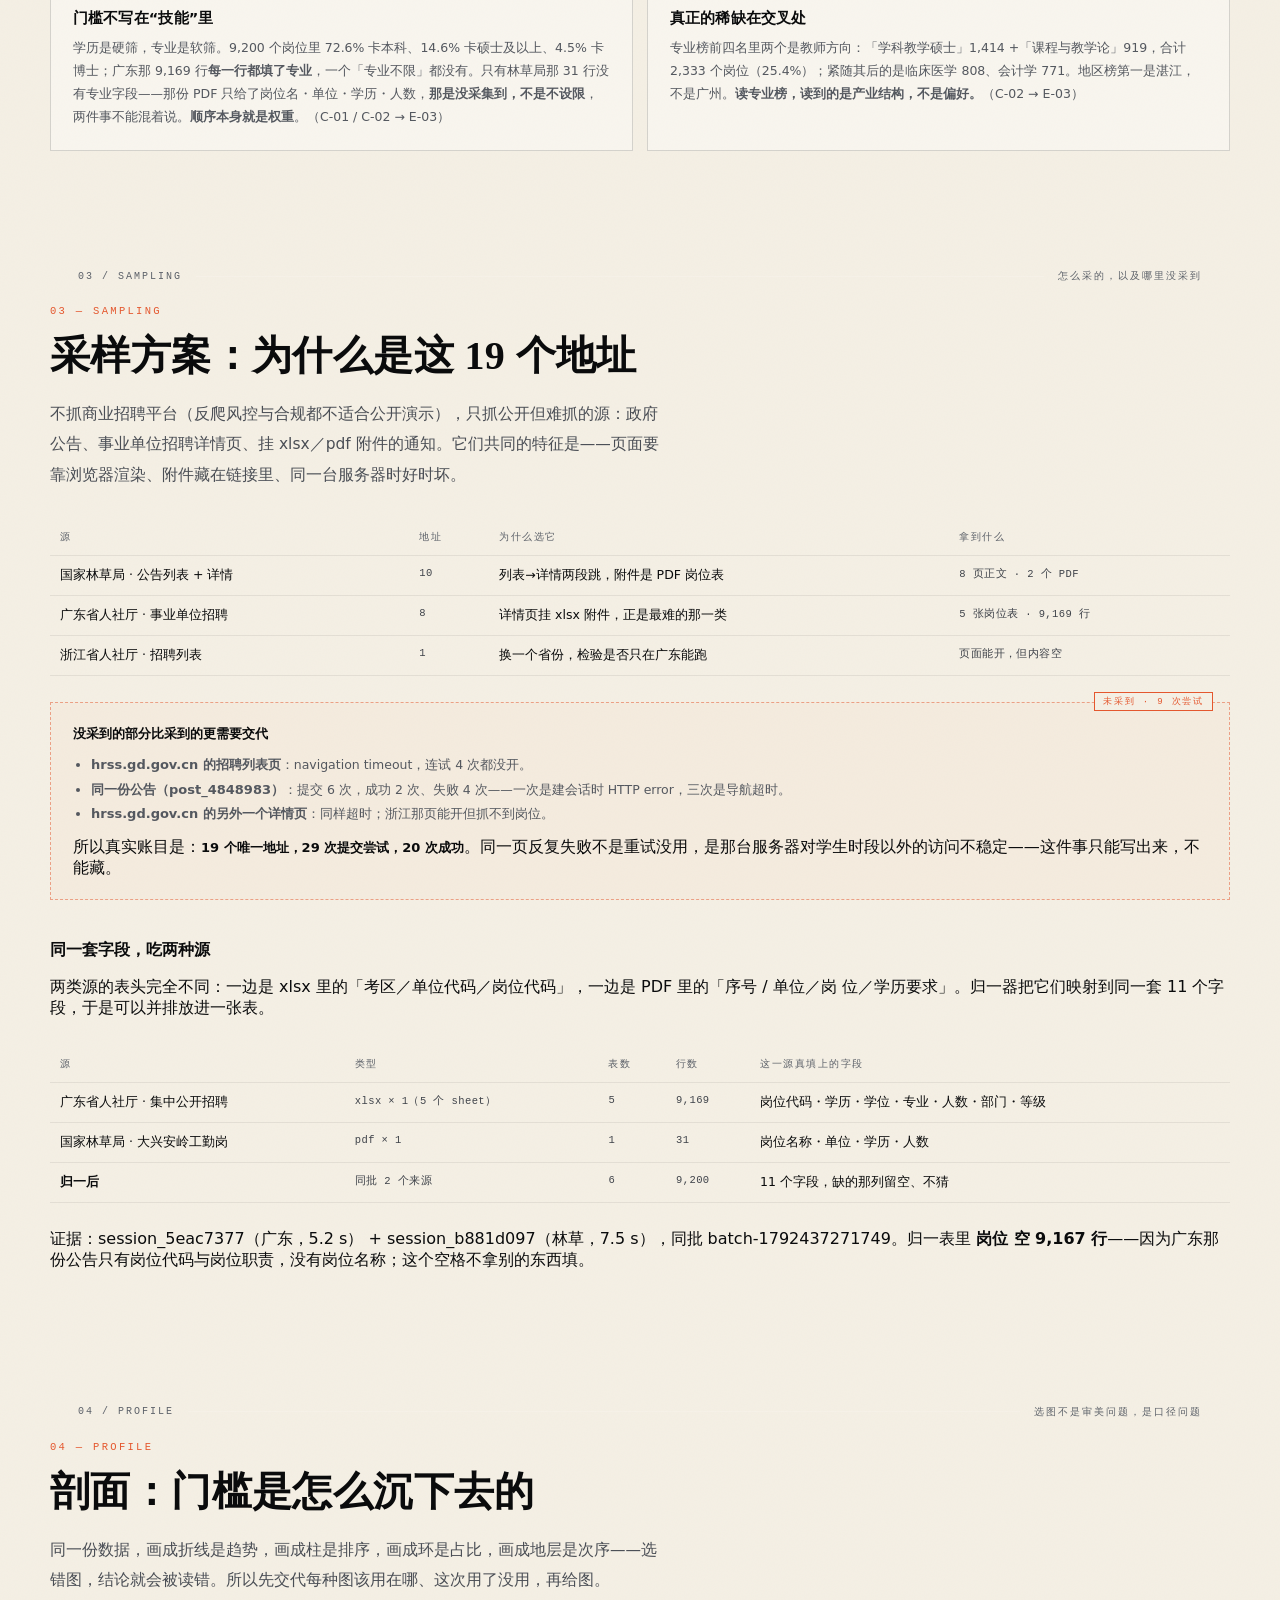
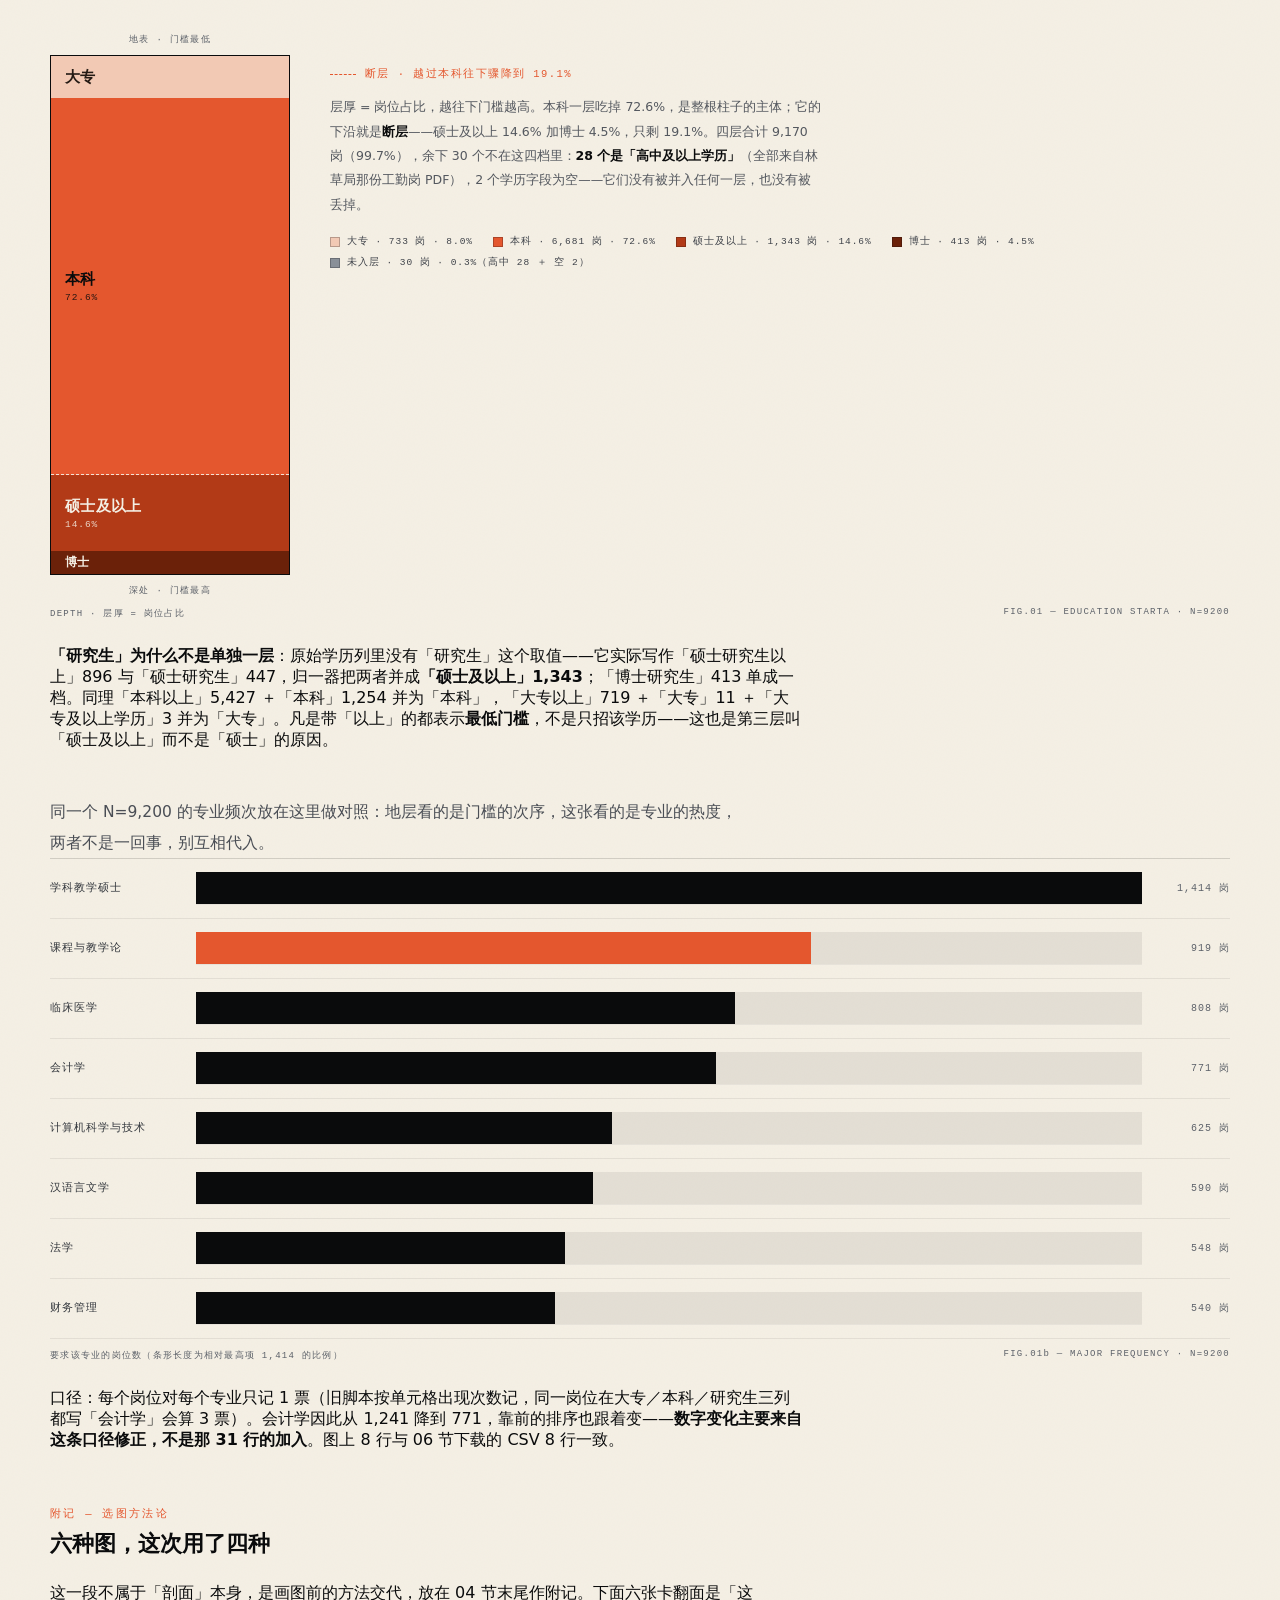
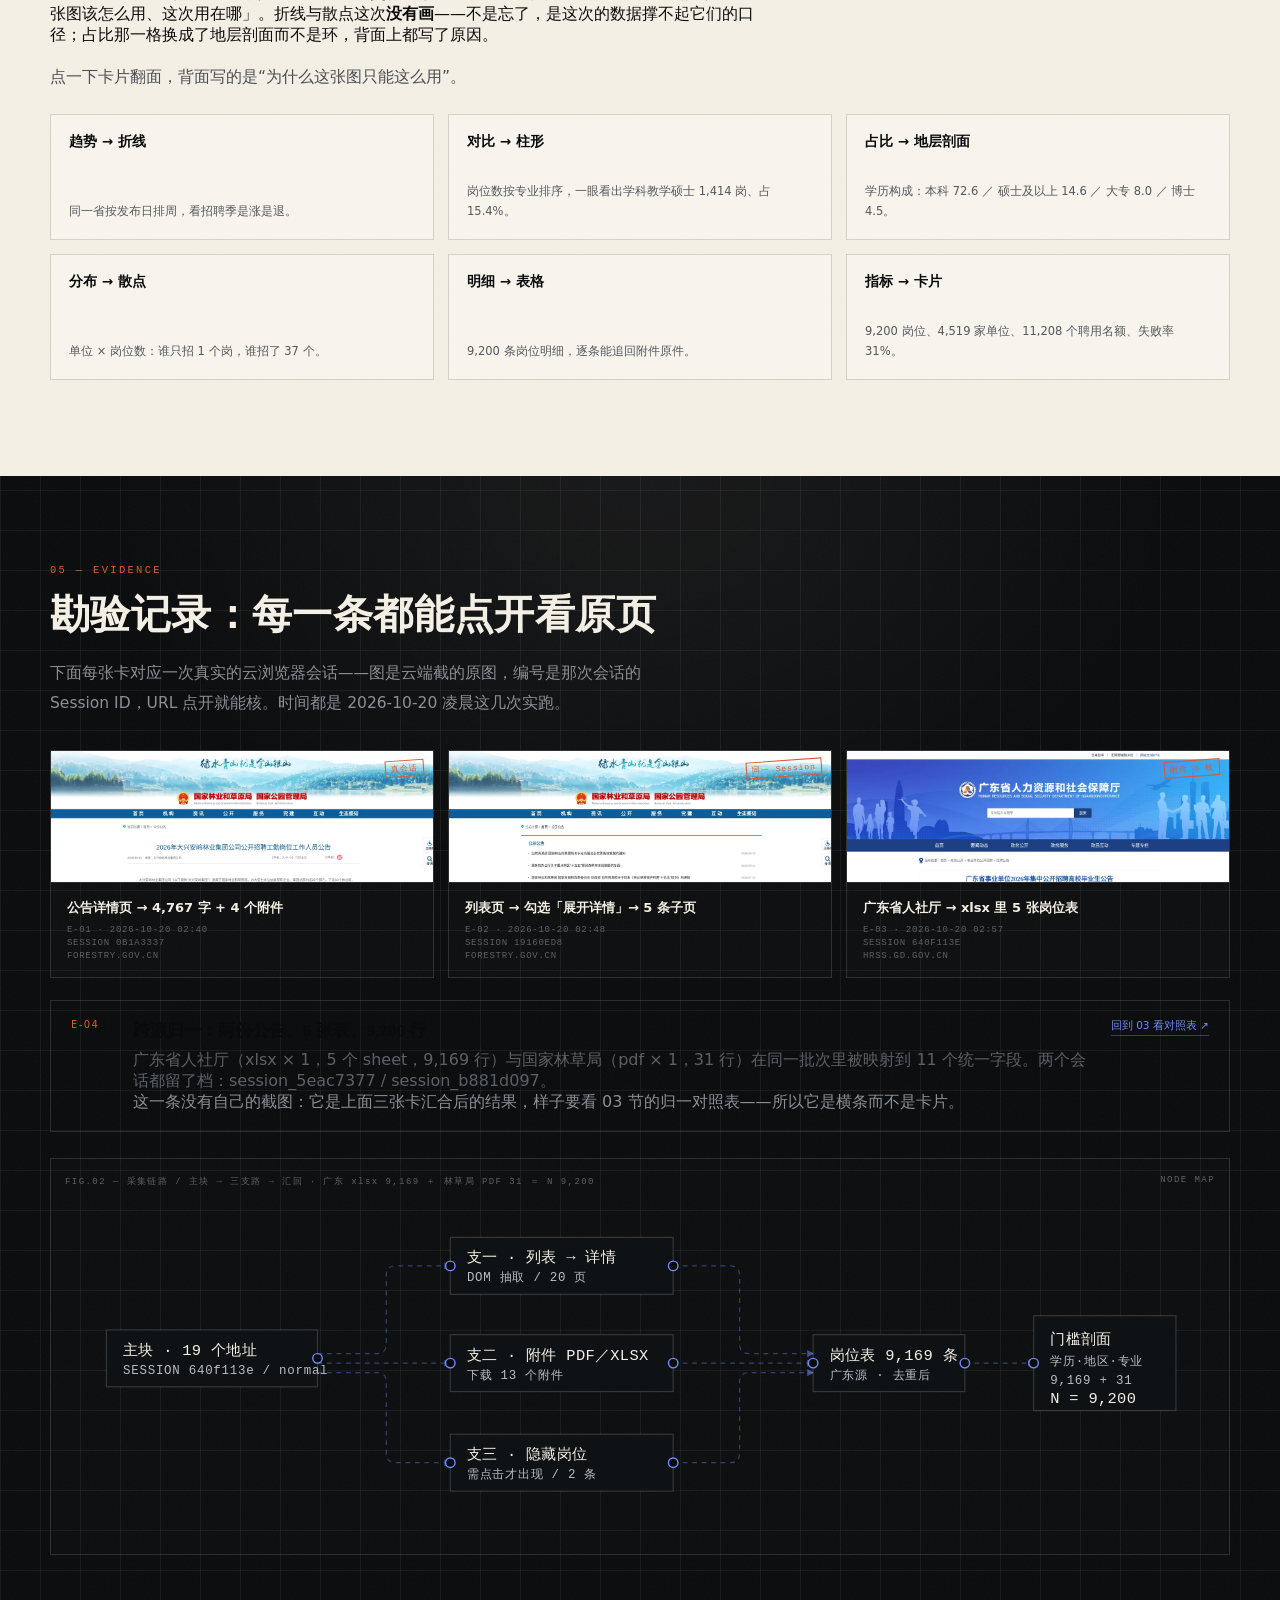
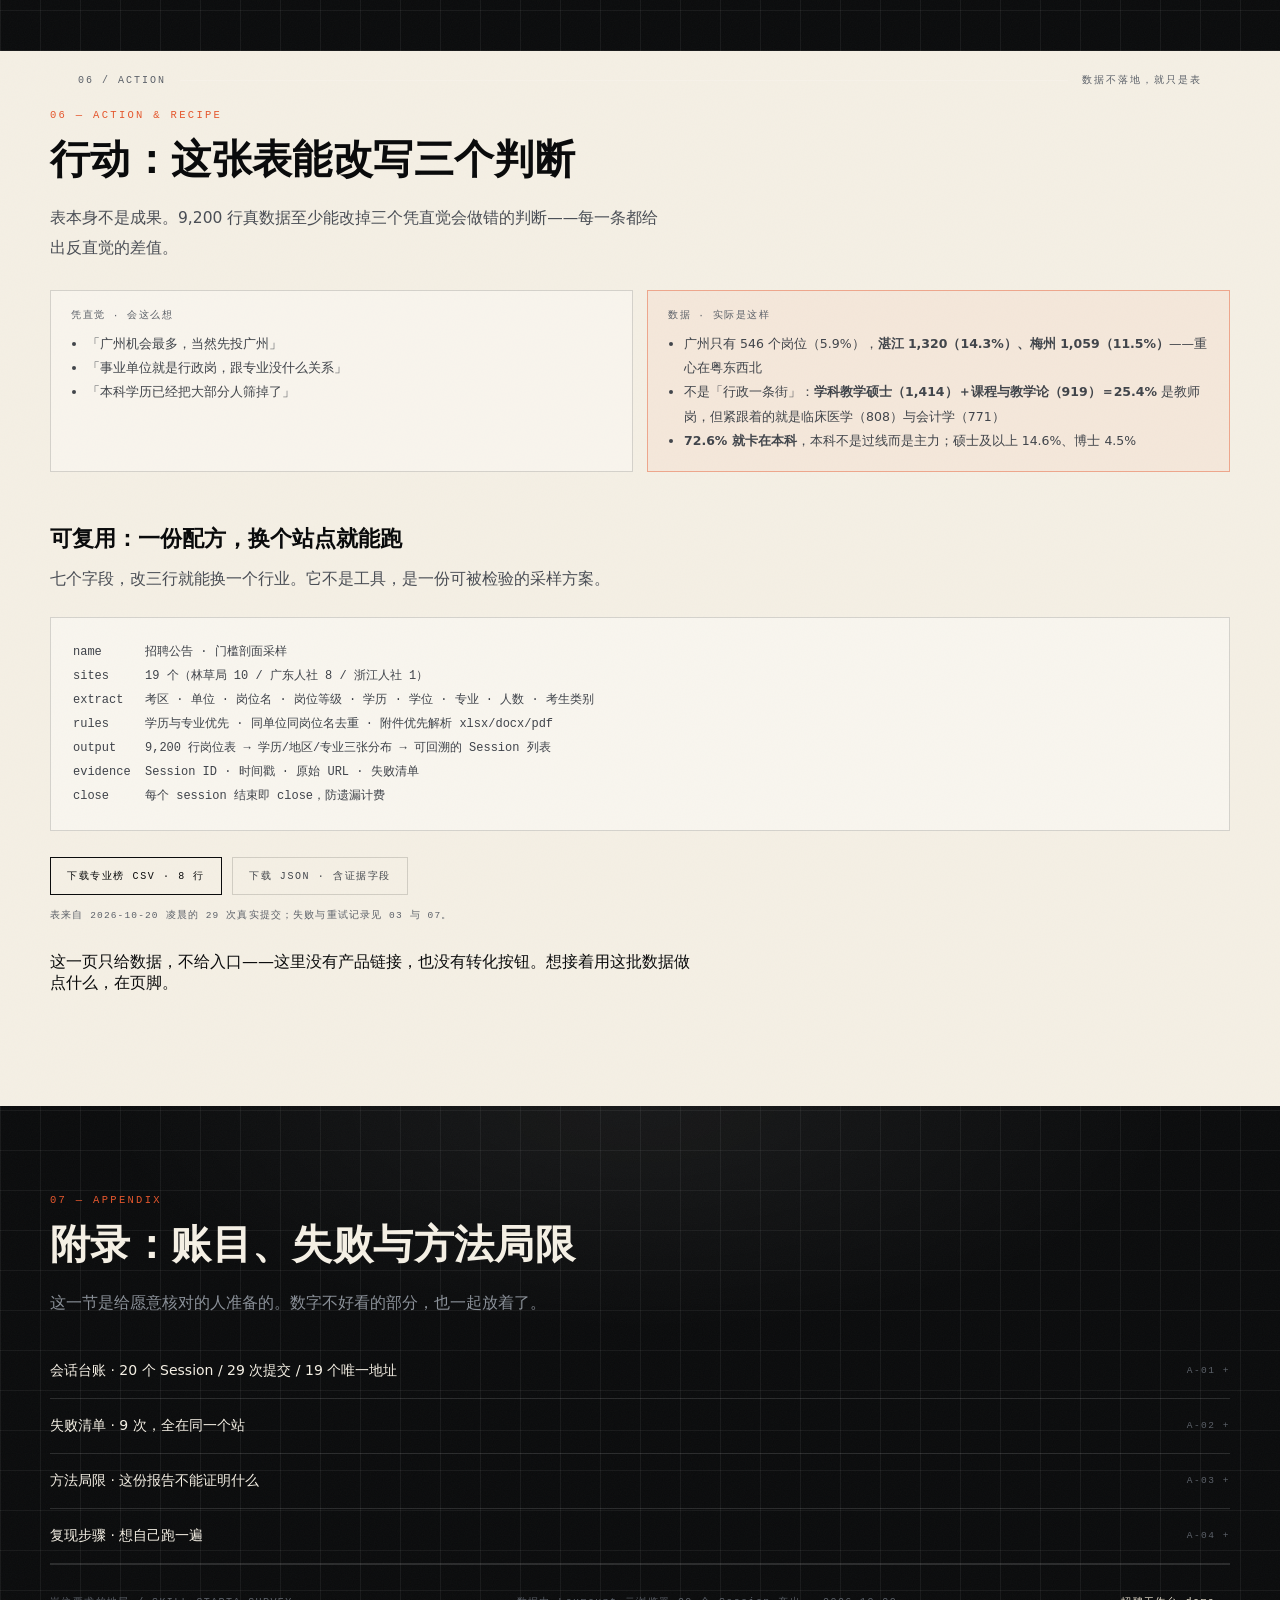
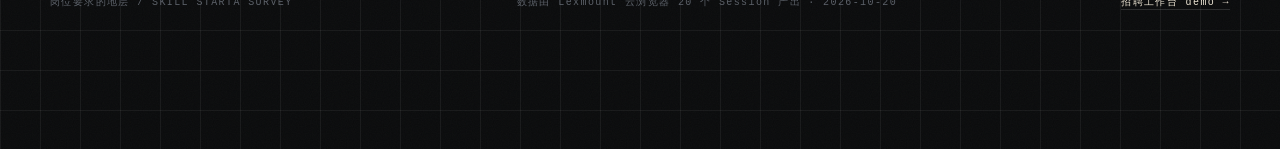
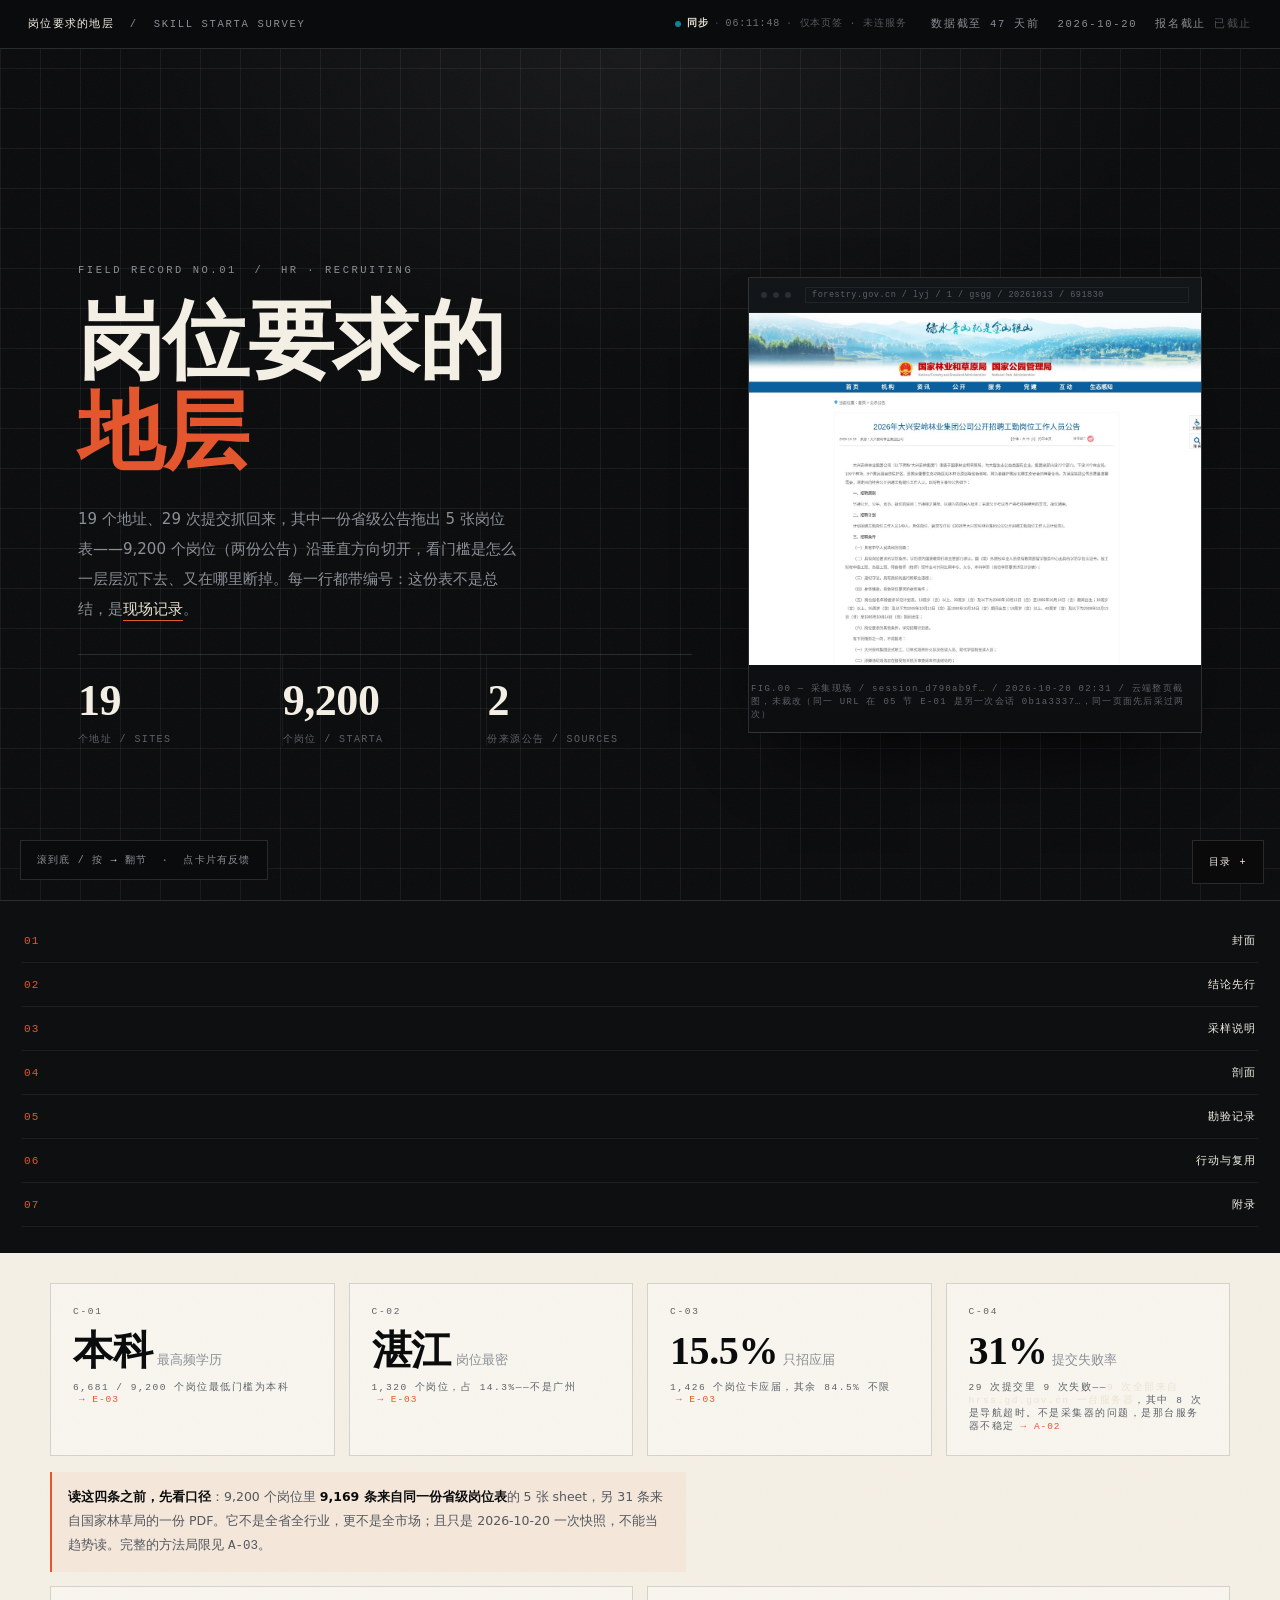
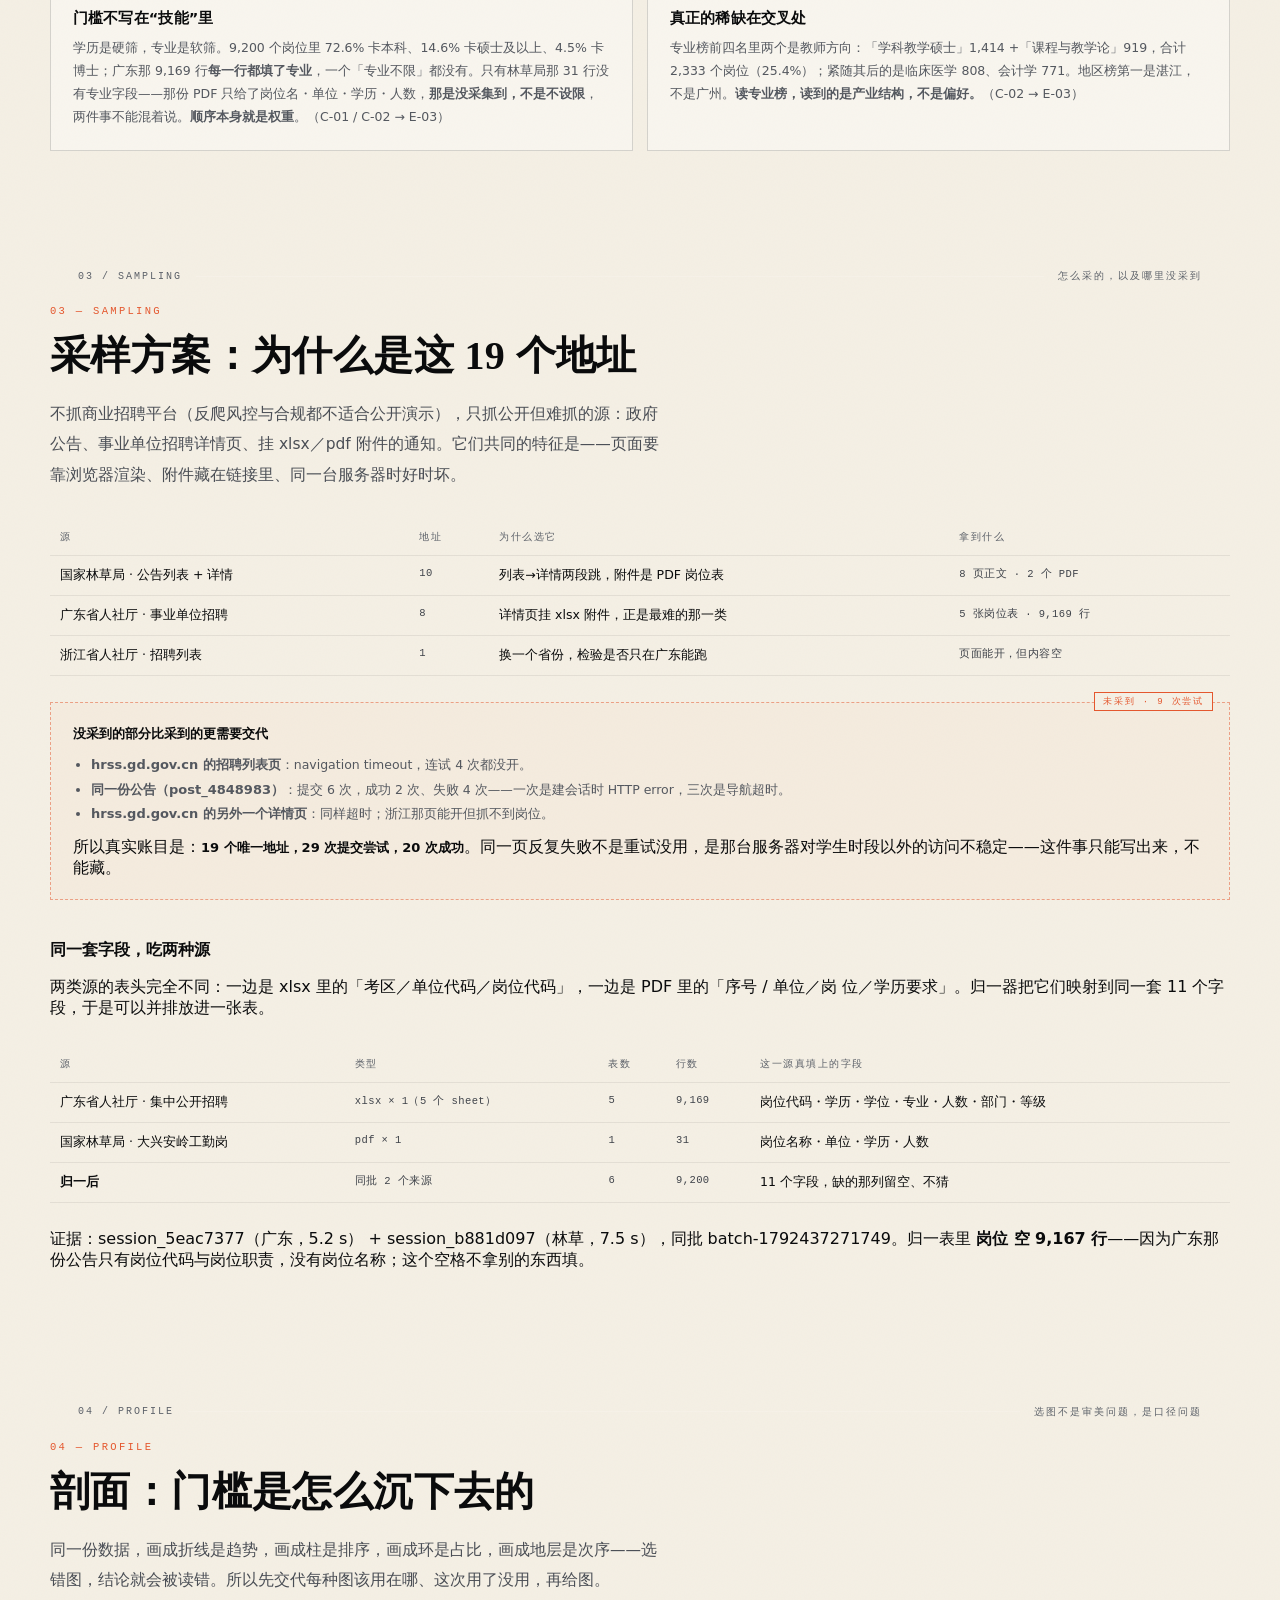
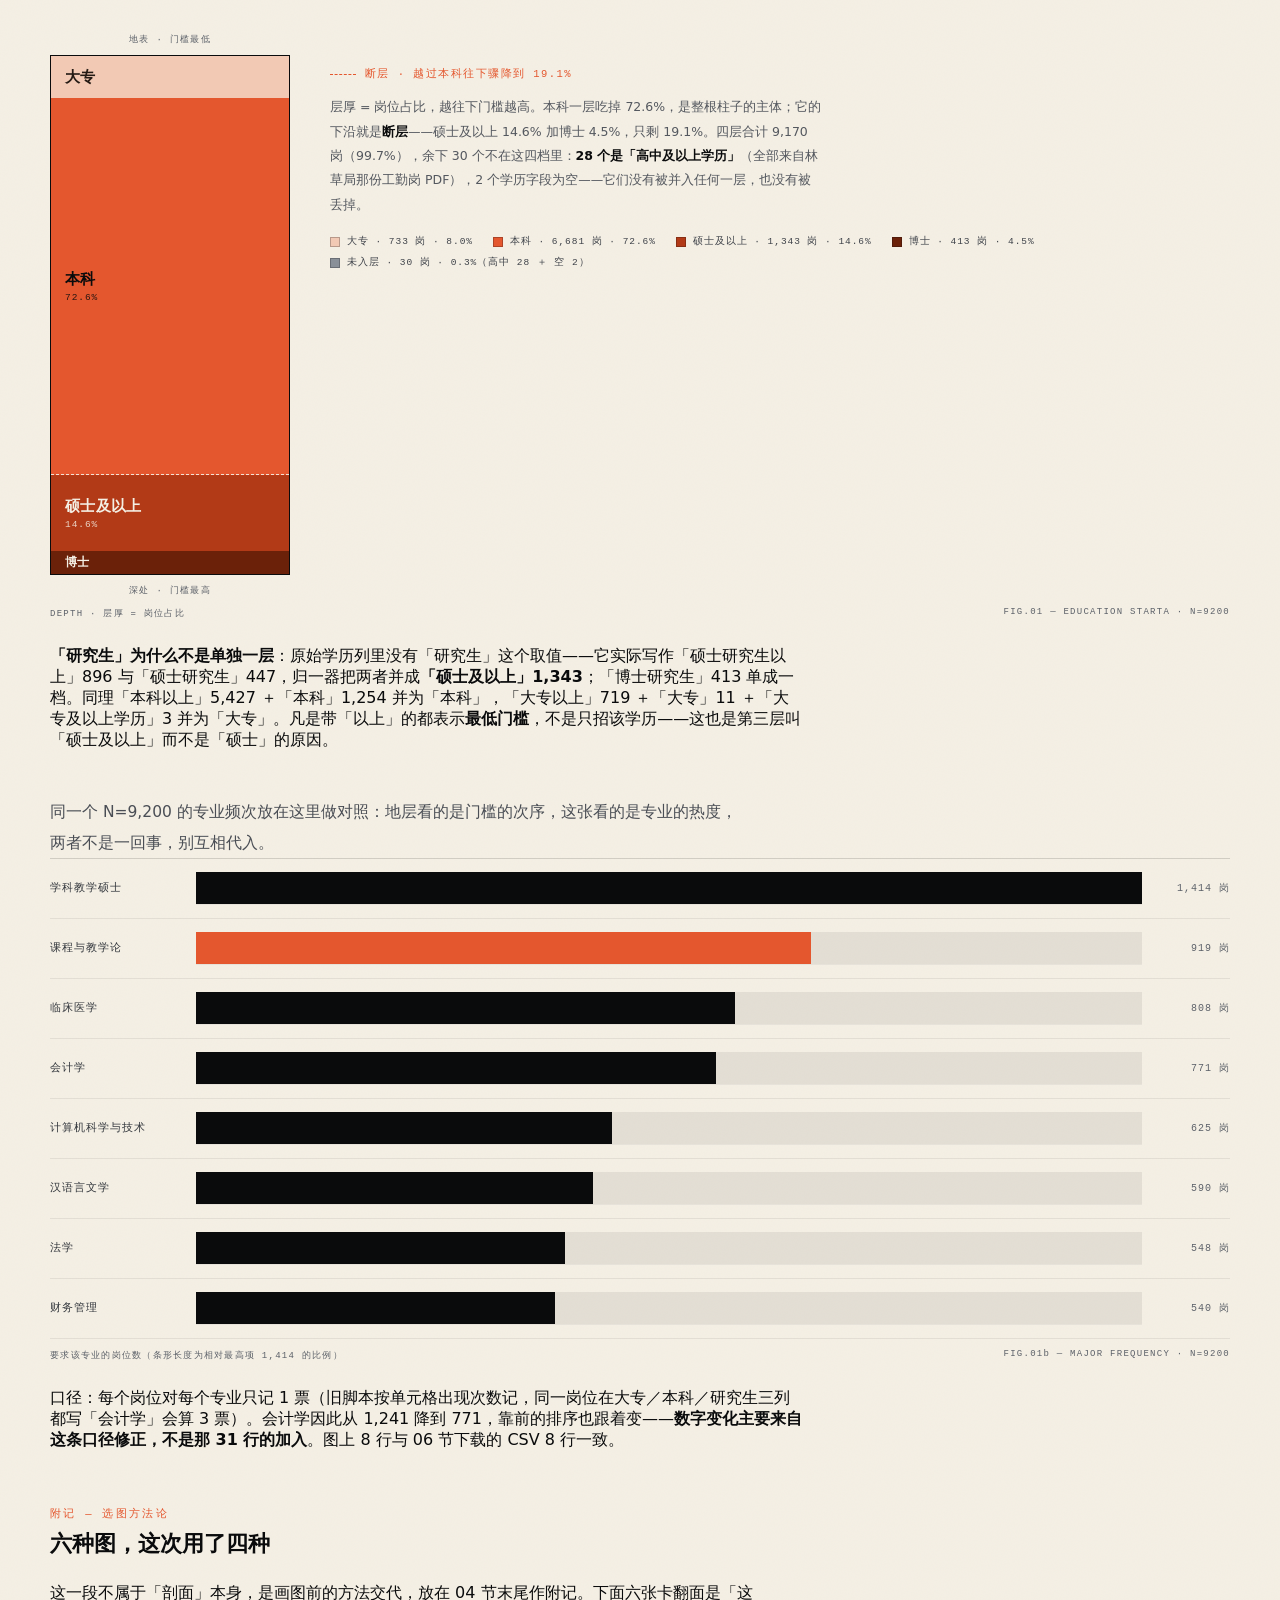
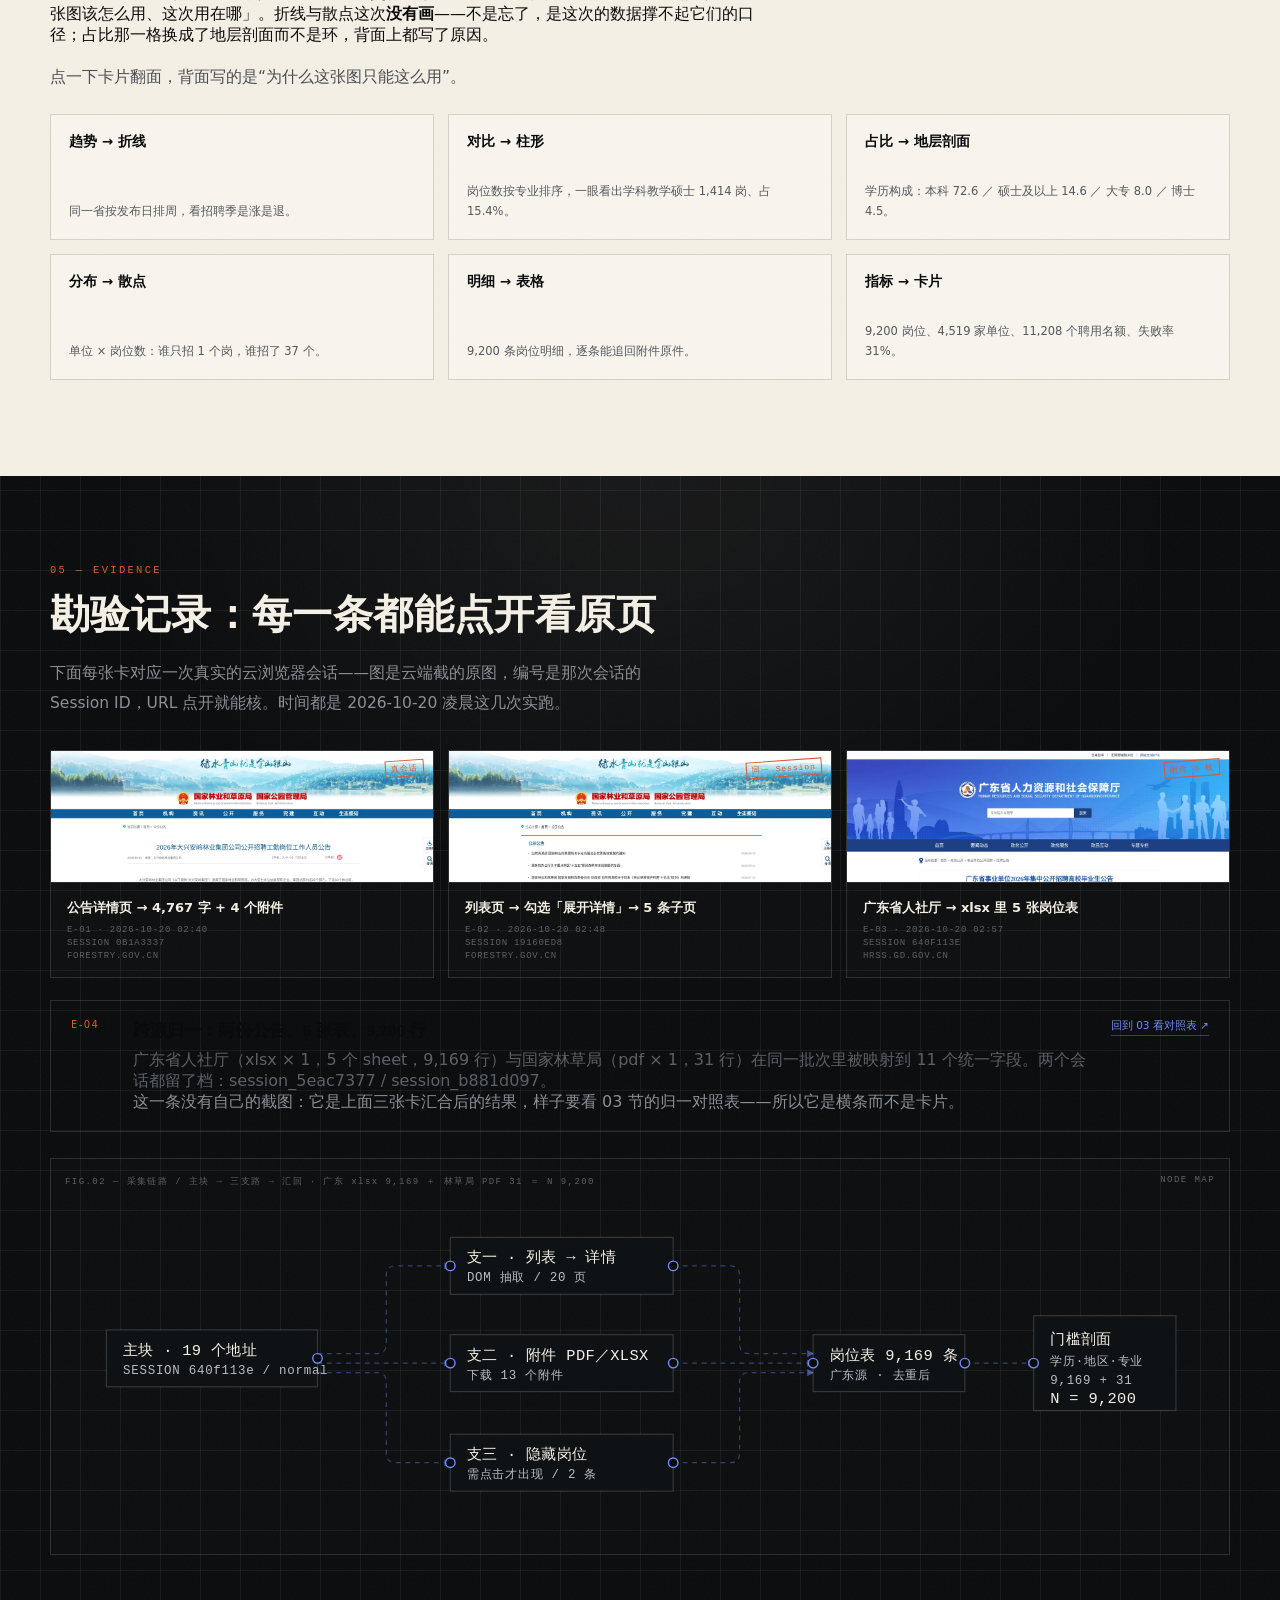
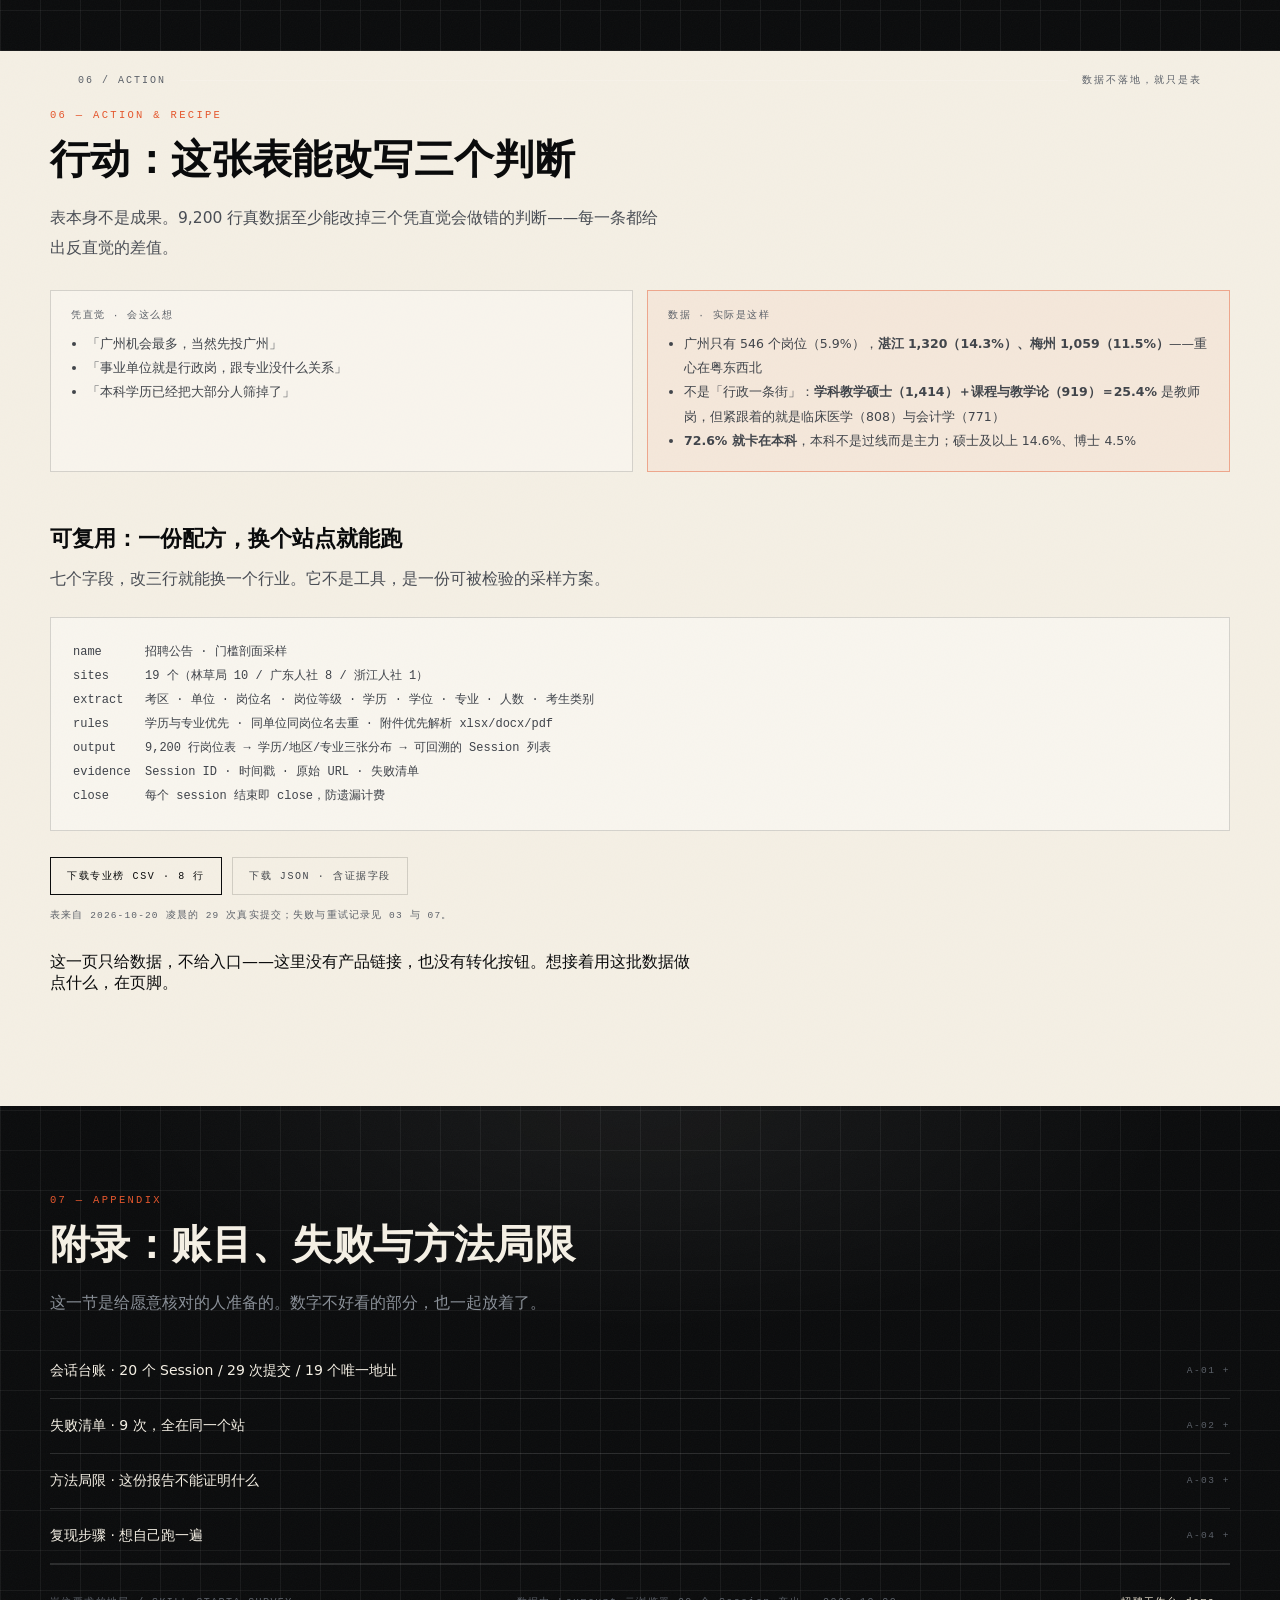
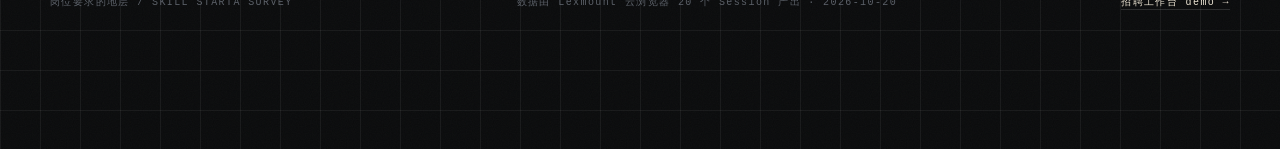
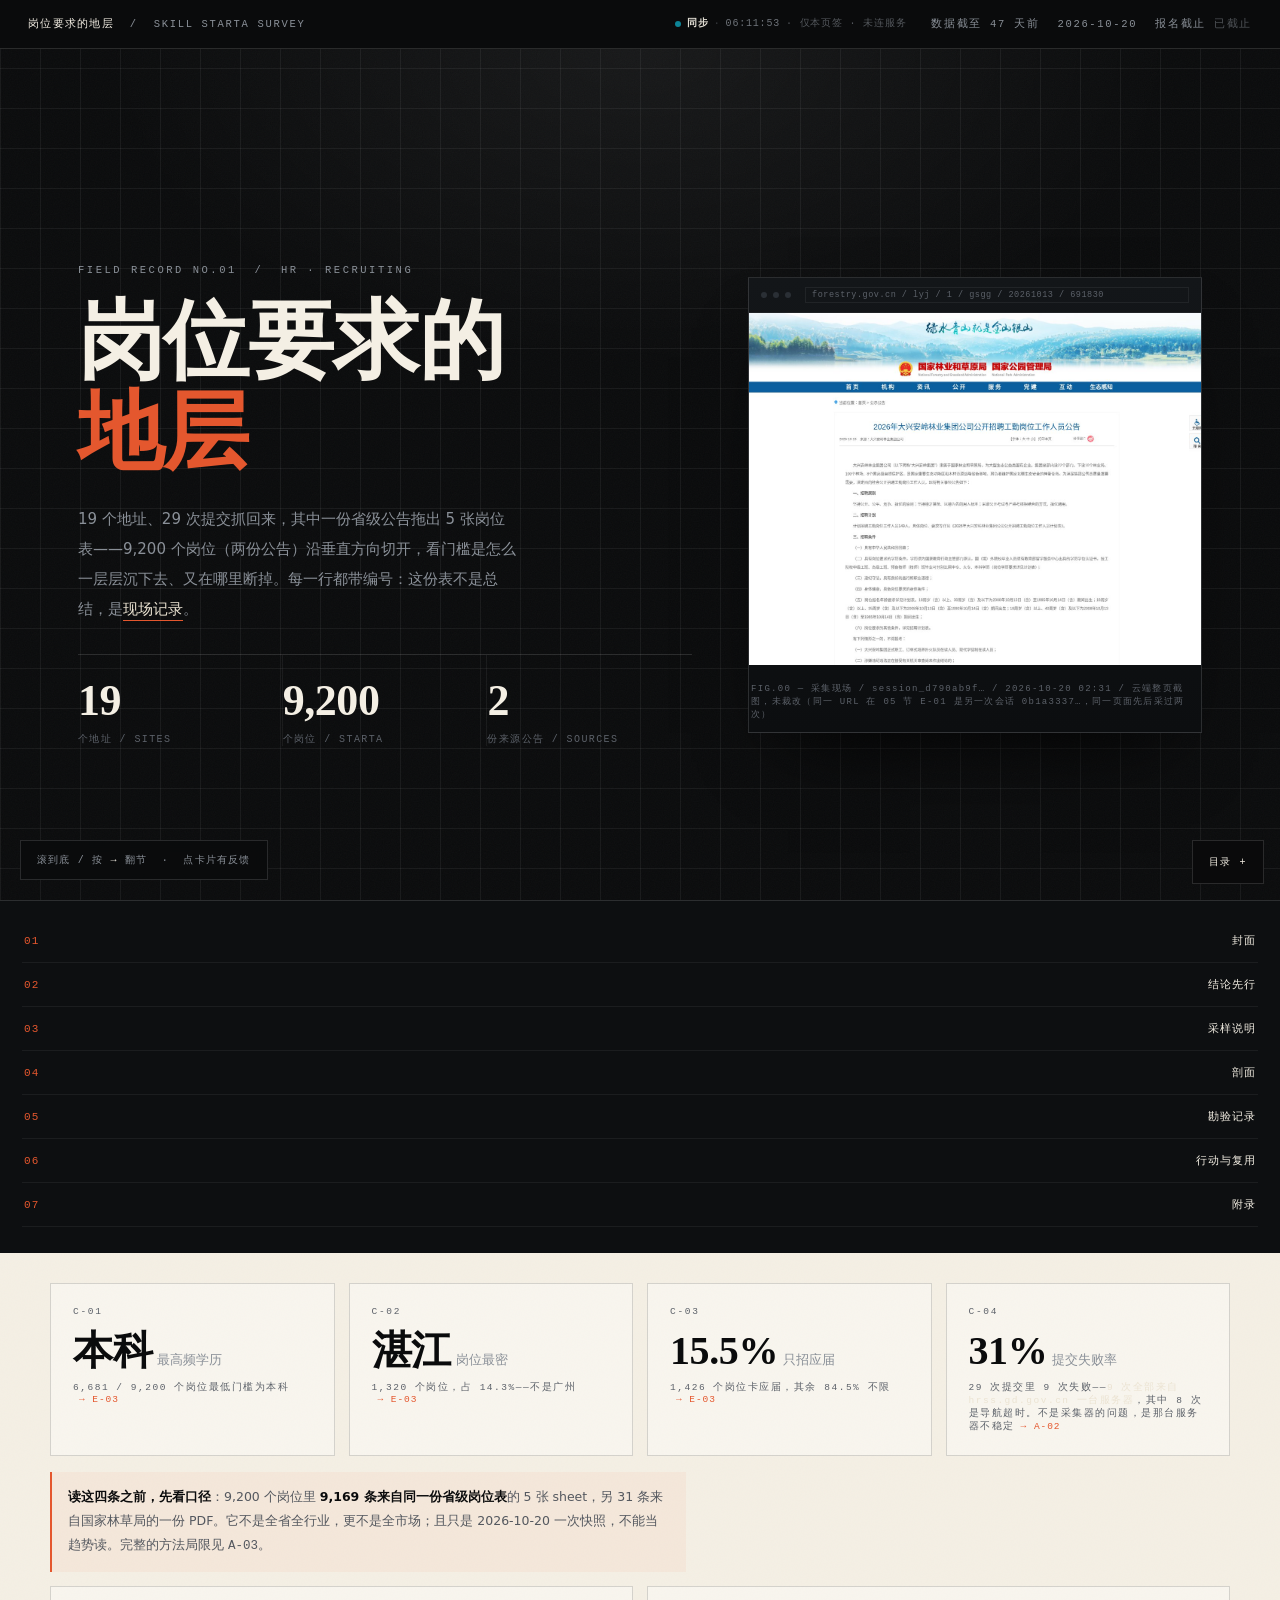
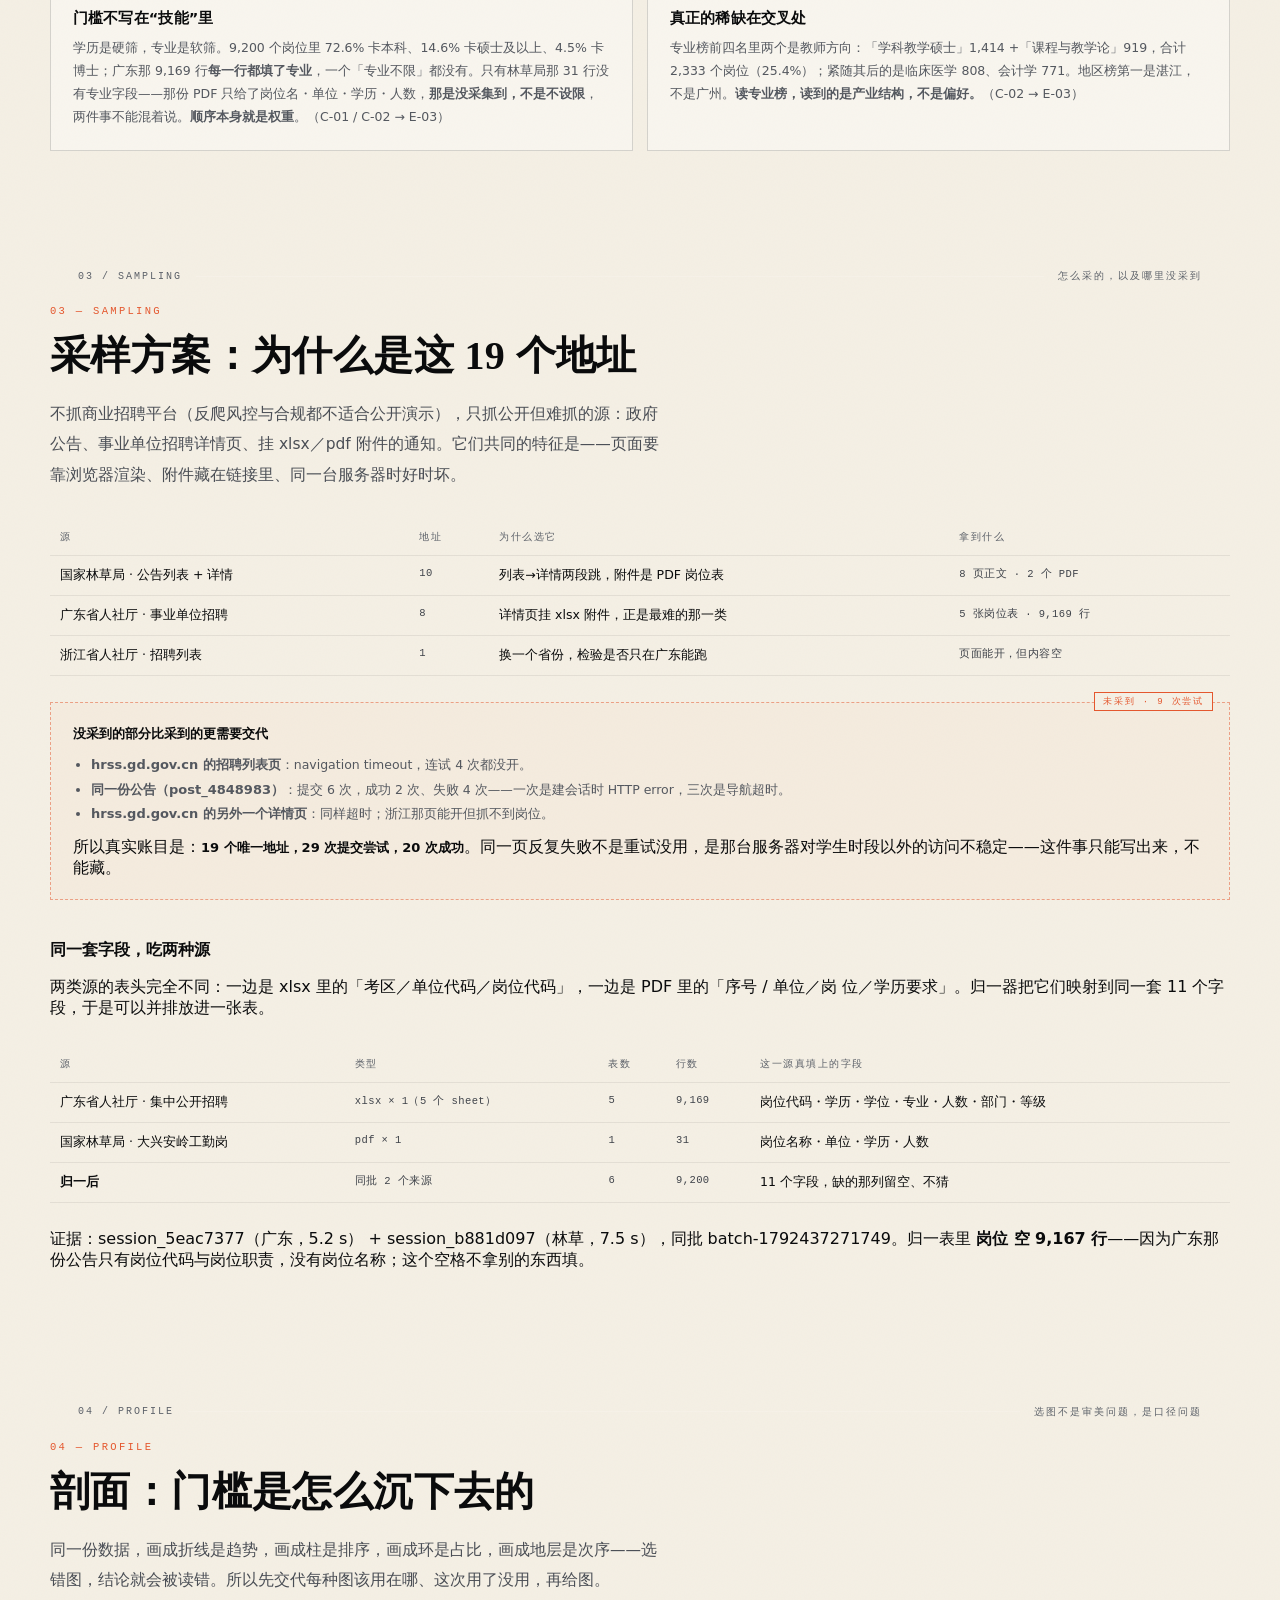
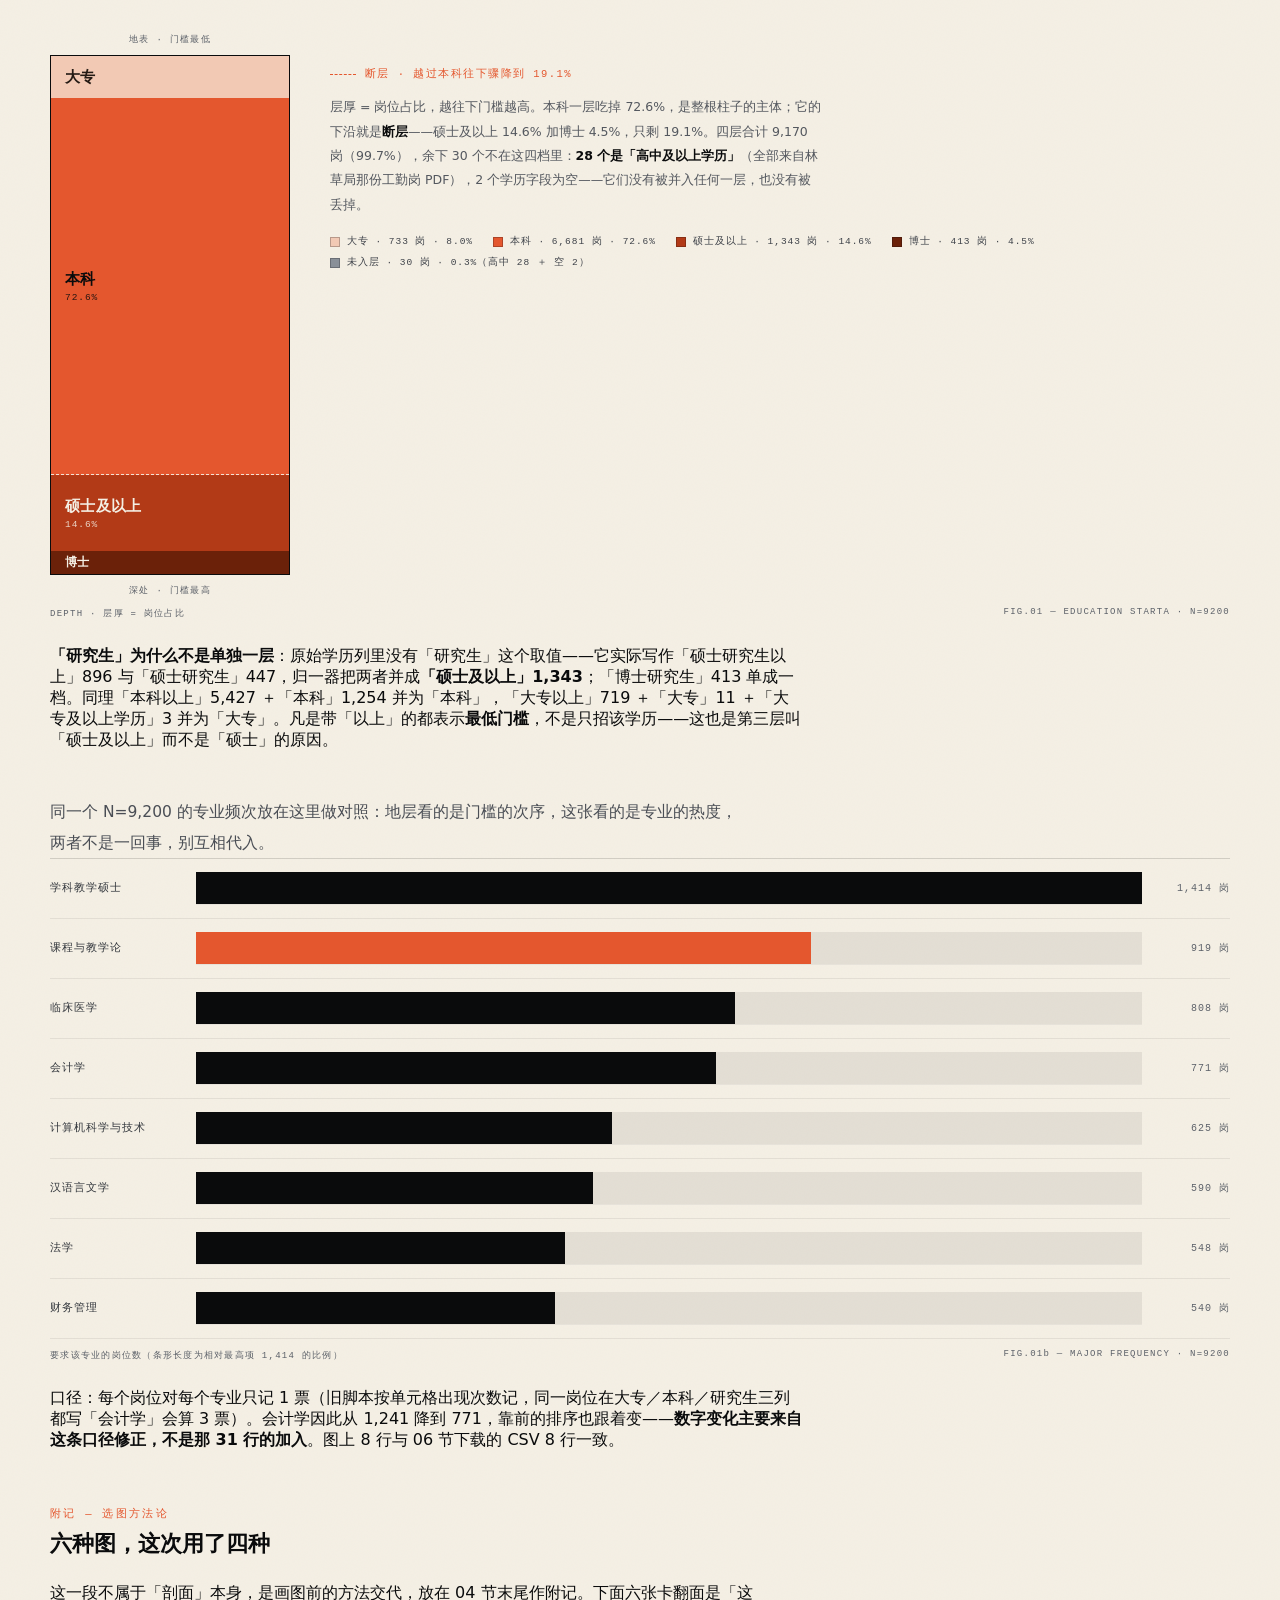
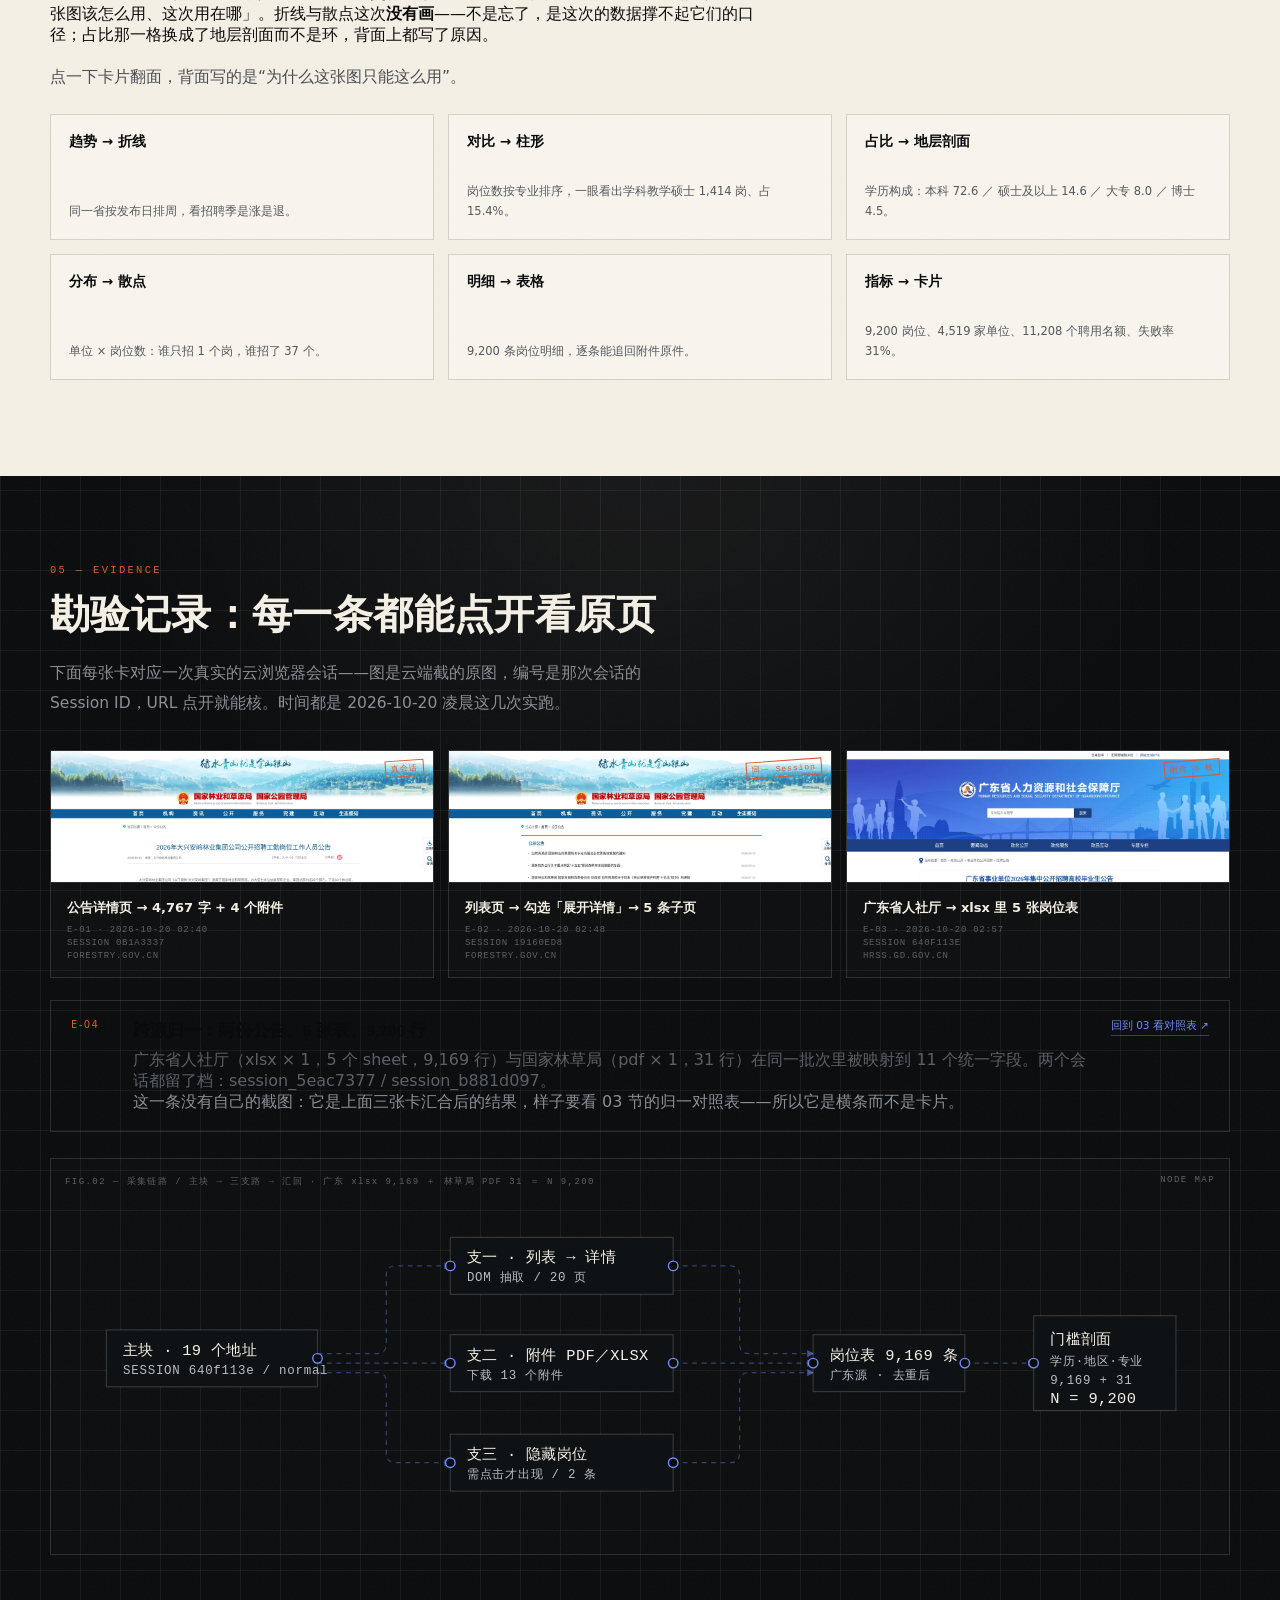
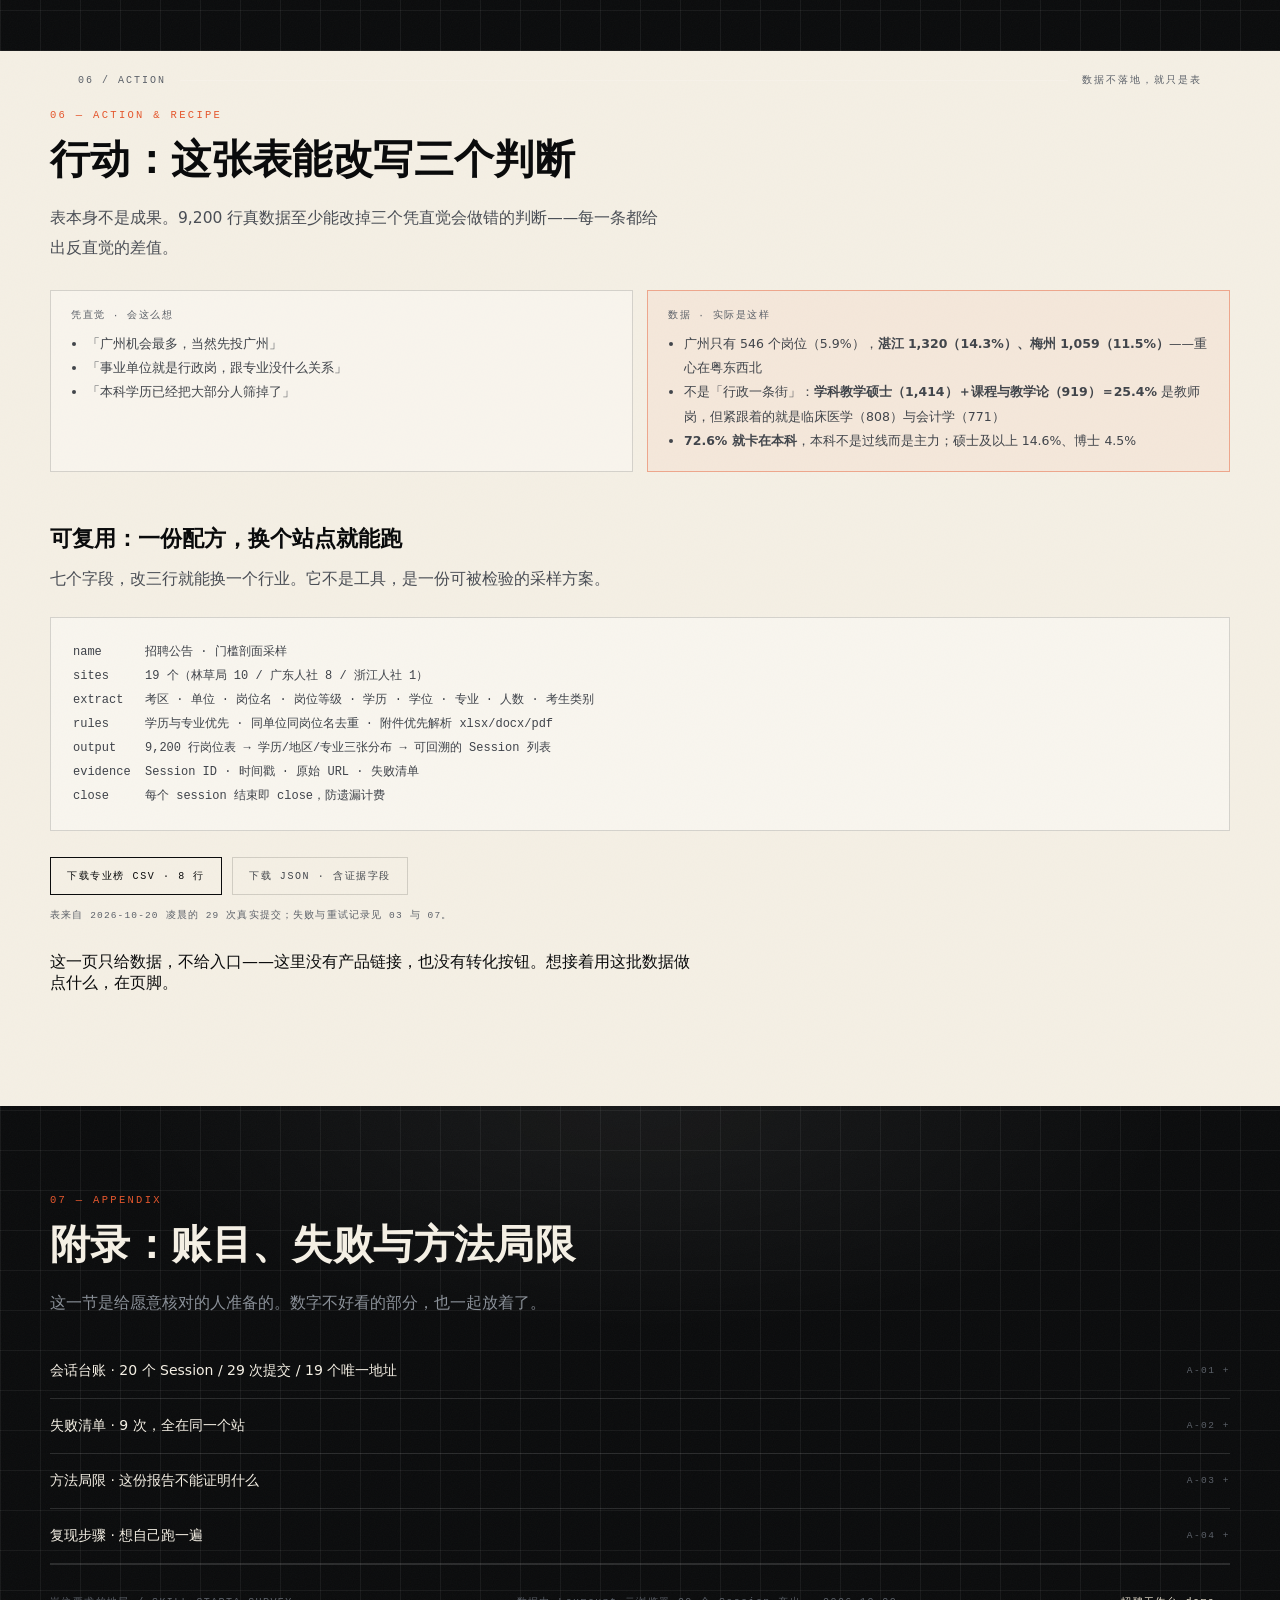
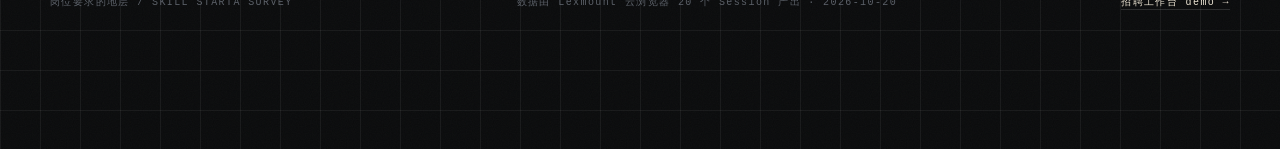
